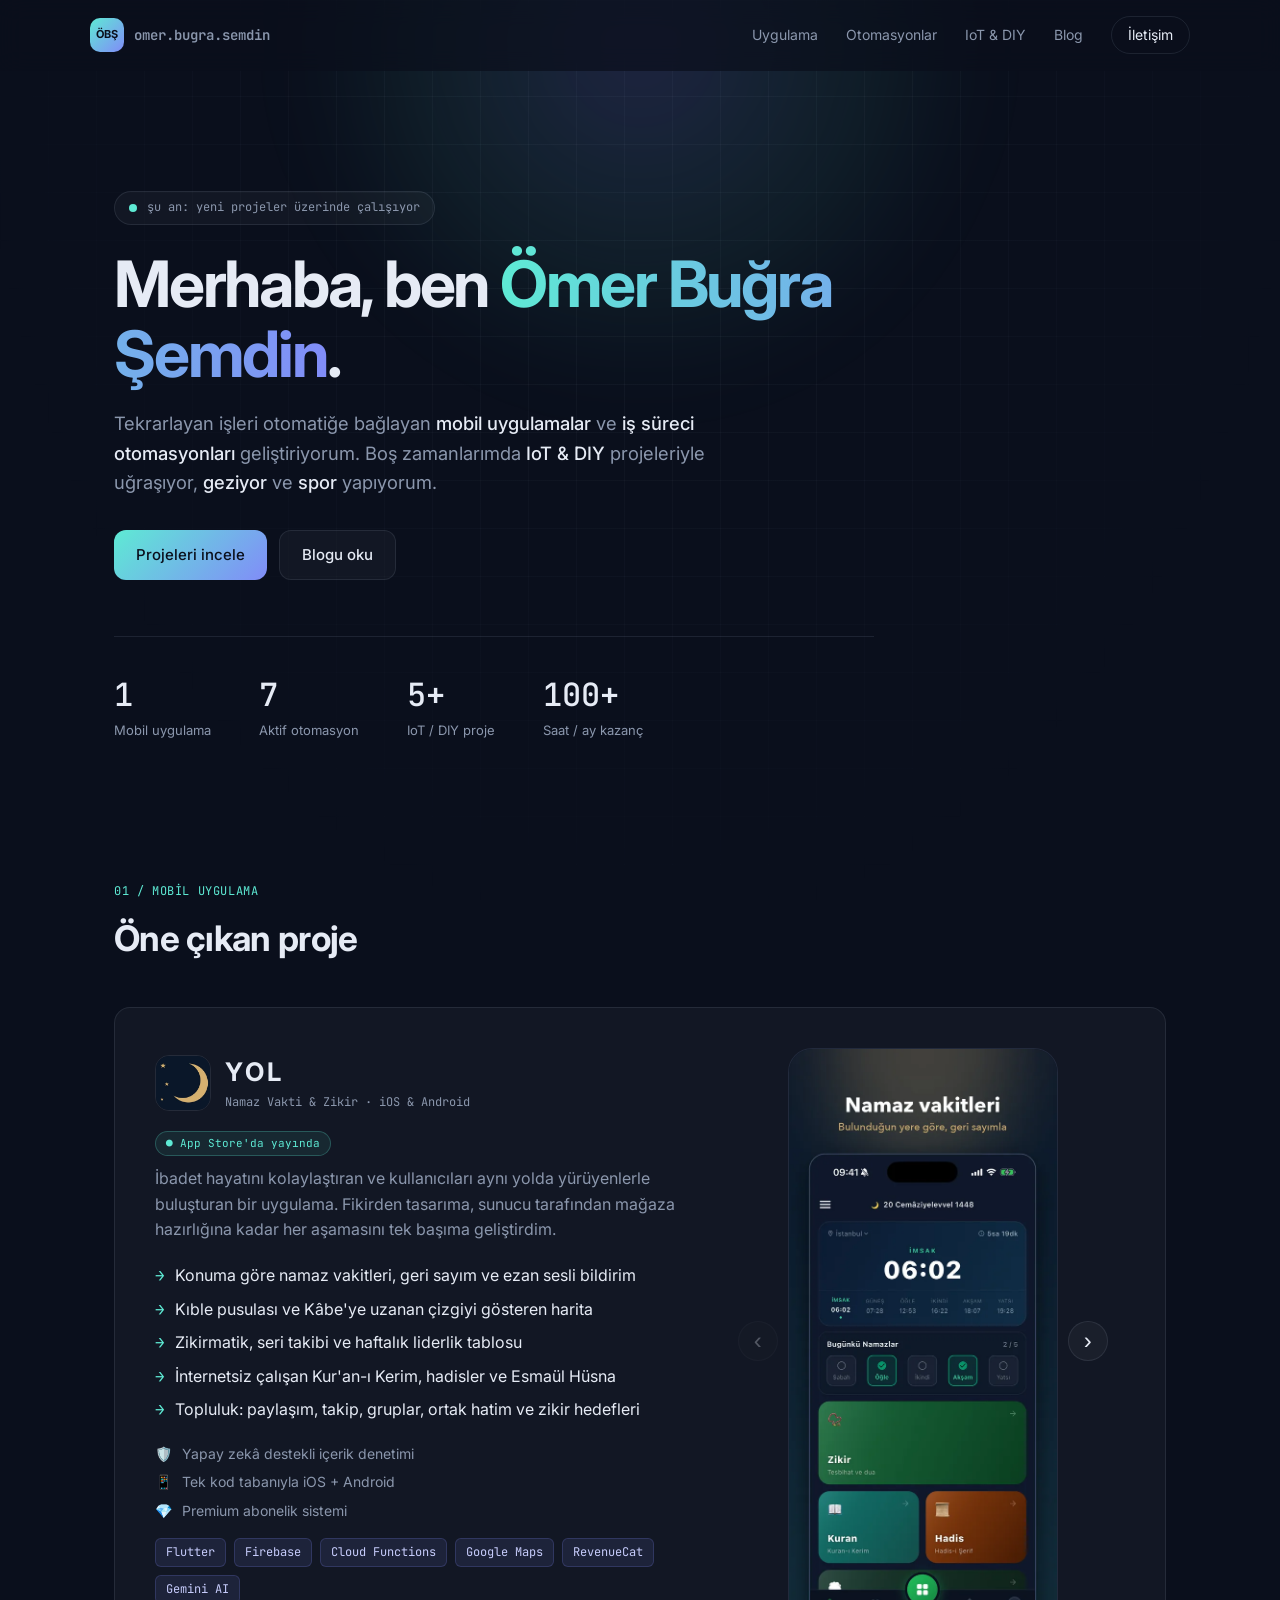
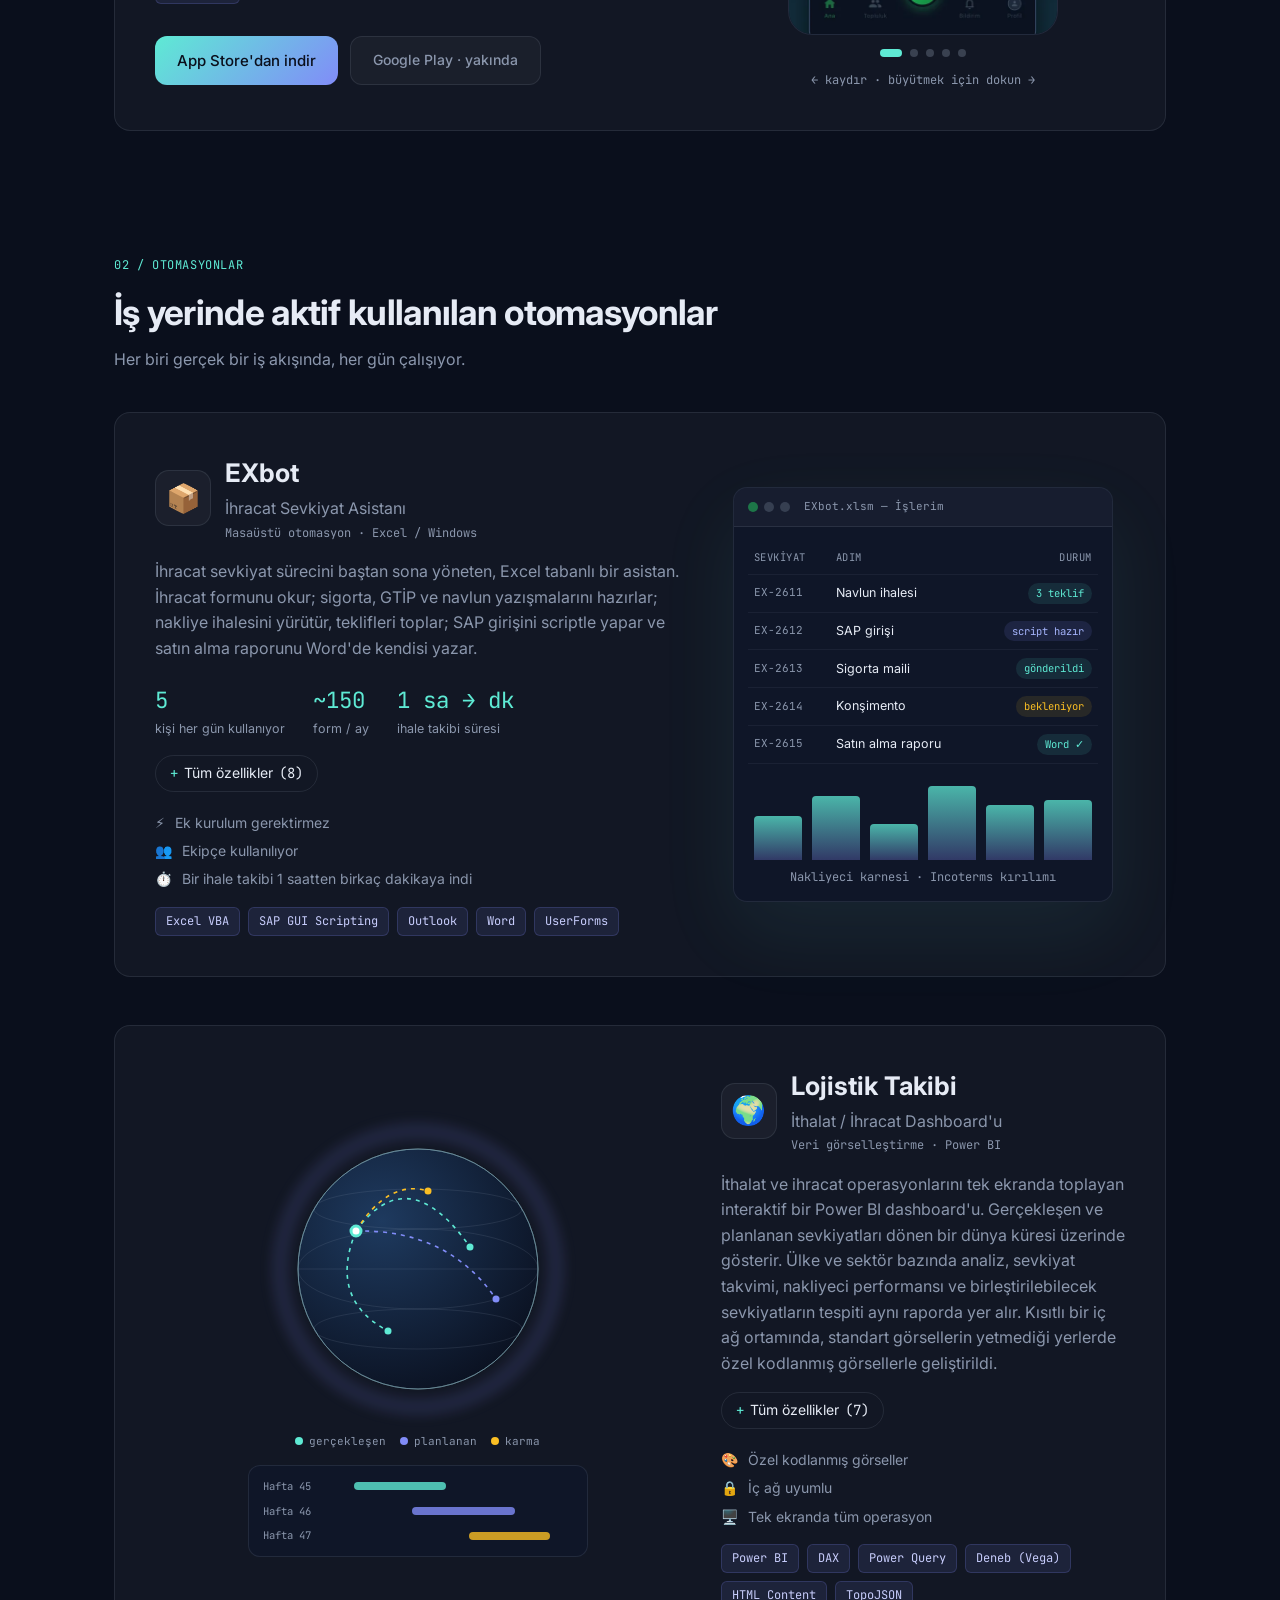
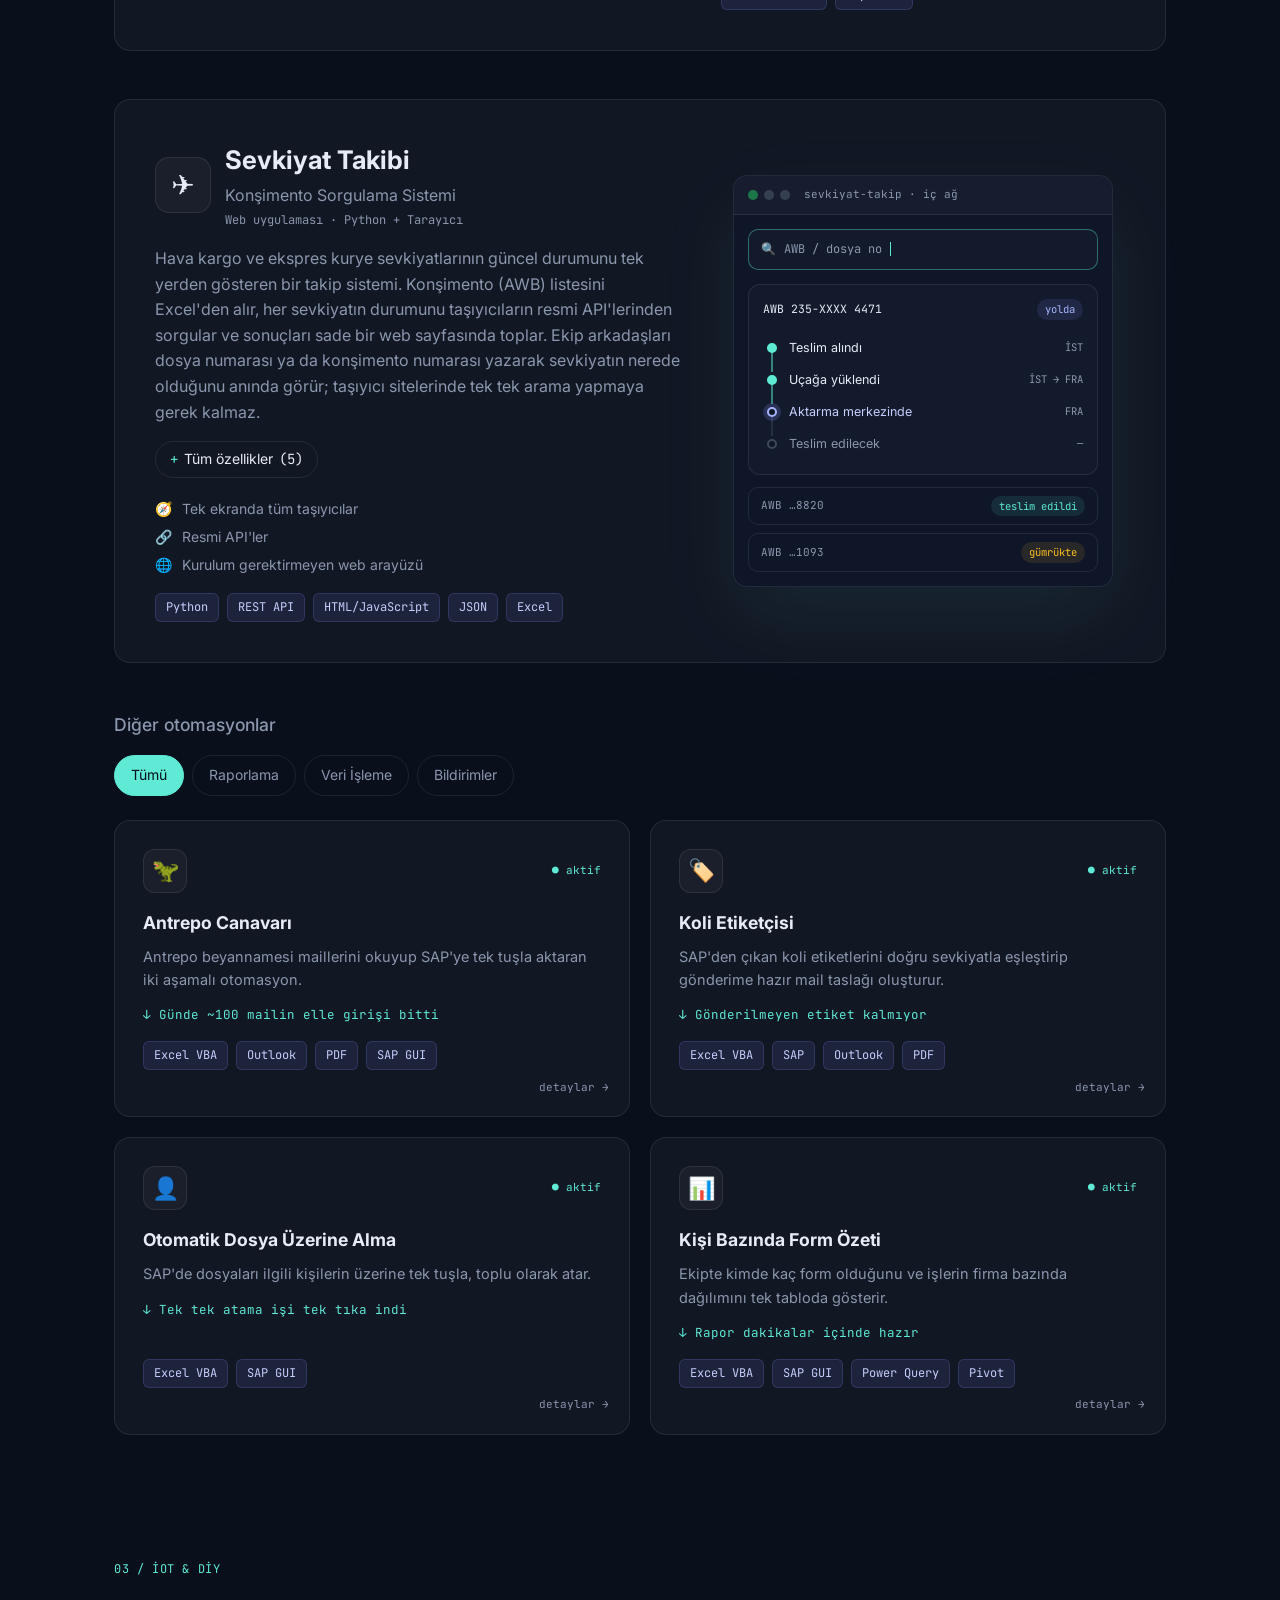
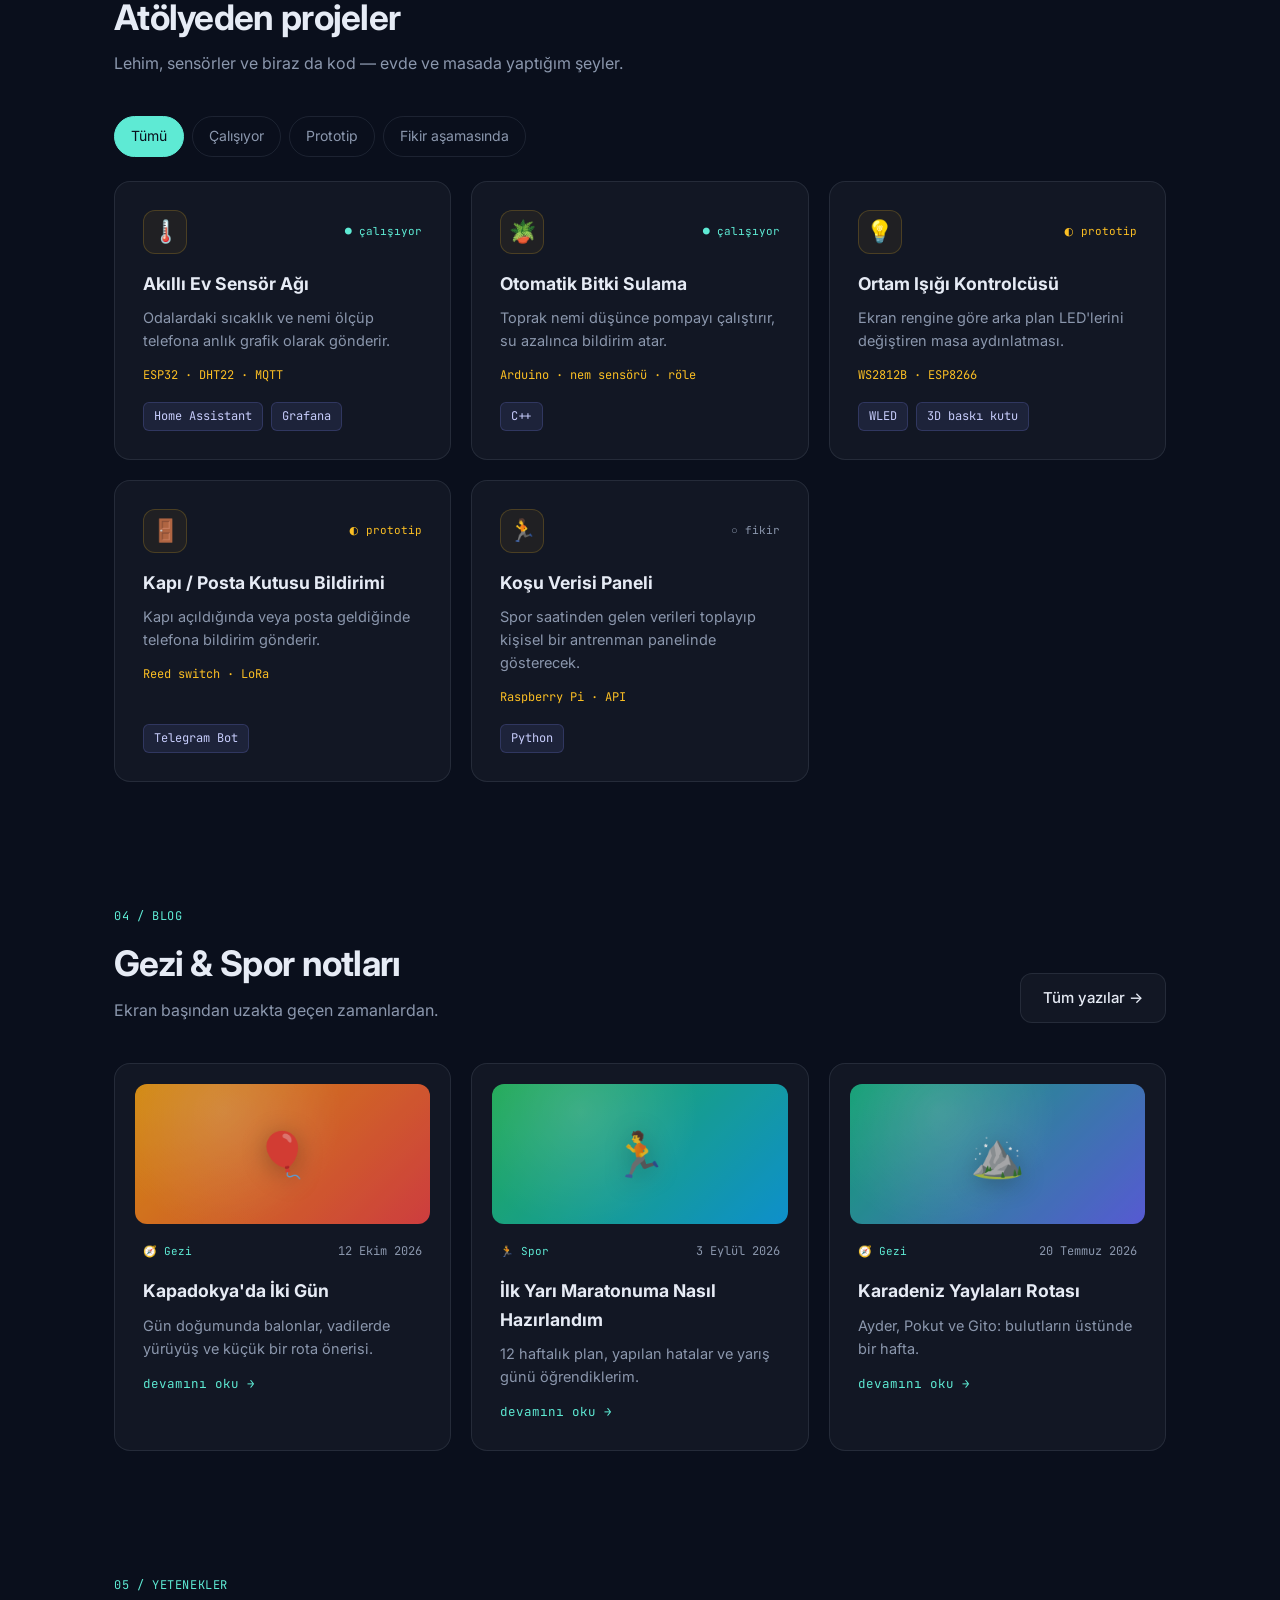
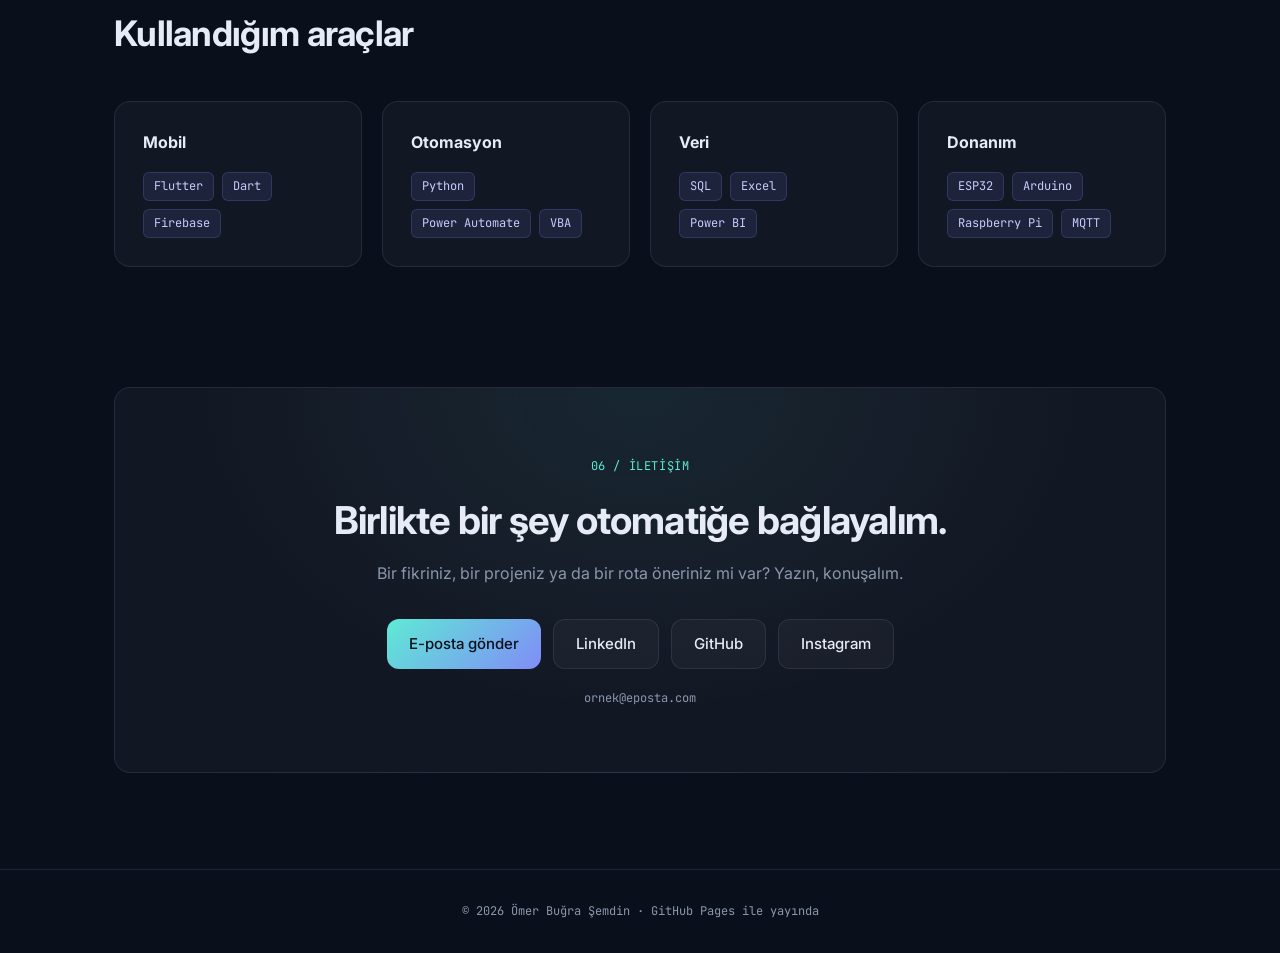
==== index.html @ 19d52389 "Otomasyon kartları 2 sütun Co-Authored-By: Claude Opus 5.5 <noreply@anthropic.com> Claude-Session: h" ====
<!DOCTYPE html>
<html lang="tr">
<head>
  <meta charset="UTF-8" />
  <meta name="viewport" content="width=device-width, initial-scale=1.0" />
  <title>Ömer Buğra Şemdin — Portfolyo</title>
  <meta name="description" content="Ömer Buğra Şemdin — mobil uygulama, iş süreci otomasyonları, IoT & DIY projeleri; gezi ve spor blogu." />
  <meta name="theme-color" content="#0a0f1c" />
  <link rel="icon" href="assets/favicon.svg" type="image/svg+xml" />
  <link rel="preconnect" href="https://fonts.googleapis.com" />
  <link rel="preconnect" href="https://fonts.gstatic.com" crossorigin />
  <link href="https://fonts.googleapis.com/css2?family=Inter:wght@400;500;600;700&family=JetBrains+Mono:wght@400;500&display=swap" rel="stylesheet" />
  <link rel="stylesheet" href="style.css?v=8" />
</head>
<body>
  <div class="bg-grid" aria-hidden="true"></div>
  <div class="bg-glow" aria-hidden="true"></div>

  <header class="nav">
    <a href="index.html" class="logo"><span class="logo-mark">ÖBŞ</span><span class="logo-text">omer.bugra.semdin</span></a>
    <nav>
      <a href="#app">Uygulama</a>
      <a href="#automations">Otomasyonlar</a>
      <a href="#iot">IoT & DIY</a>
      <a href="blog.html">Blog</a>
      <a href="#contact" class="nav-cta">İletişim</a>
    </nav>
  </header>

  <main id="top">
    <!-- GİRİŞ -->
    <section class="hero">
      <p class="eyebrow mono"><span class="pulse"></span> şu an: yeni projeler üzerinde çalışıyor</p>
      <h1>Merhaba, ben <span class="grad">Ömer Buğra Şemdin</span>.</h1>
      <p class="lead">
        Tekrarlayan işleri otomatiğe bağlayan <strong>mobil uygulamalar</strong> ve
        <strong>iş süreci otomasyonları</strong> geliştiriyorum. Boş zamanlarımda
        <strong>IoT & DIY</strong> projeleriyle uğraşıyor, <strong>geziyor</strong> ve <strong>spor</strong> yapıyorum.
      </p>
      <div class="hero-actions">
        <a href="#automations" class="btn btn-primary">Projeleri incele</a>
        <a href="blog.html" class="btn btn-ghost">Blogu oku</a>
      </div>
      <dl class="stats">
        <div><dt class="mono" data-count="1">0</dt><dd>Mobil uygulama</dd></div>
        <div><dt class="mono" data-count="7">0</dt><dd>Aktif otomasyon</dd></div>
        <div><dt class="mono" data-count="5" data-suffix="+">0</dt><dd>IoT / DIY proje</dd></div>
        <div><dt class="mono" data-count="100" data-suffix="+">0</dt><dd>Saat / ay kazanç</dd></div>
      </dl>
    </section>

    <!-- MOBİL UYGULAMA -->
    <section id="app" class="section">
      <div class="section-head">
        <span class="mono tag">01 / mobil uygulama</span>
        <h2>Öne çıkan proje</h2>
      </div>
      <article class="feature card">
        <div class="feature-text">
          <div class="app-title">
            <img src="assets/yol/ikon.webp" alt="YOL uygulama ikonu" class="app-icon" width="56" height="56" />
            <div>
              <h3>YOL</h3>
              <p class="mono small app-sub">Namaz Vakti &amp; Zikir · iOS &amp; Android</p>
            </div>
          </div>
          <p>
            <span class="live-badge mono">● App Store'da yayında</span><br />İbadet hayatını kolaylaştıran ve kullanıcıları aynı yolda yürüyenlerle buluşturan bir uygulama.
            Fikirden tasarıma, sunucu tarafından mağaza hazırlığına kadar her aşamasını tek başıma geliştirdim.
          </p>
          <ul class="checks">
            <li>Konuma göre namaz vakitleri, geri sayım ve ezan sesli bildirim</li>
            <li>Kıble pusulası ve Kâbe'ye uzanan çizgiyi gösteren harita</li>
            <li>Zikirmatik, seri takibi ve haftalık liderlik tablosu</li>
            <li>İnternetsiz çalışan Kur'an-ı Kerim, hadisler ve Esmaül Hüsna</li>
            <li>Topluluk: paylaşım, takip, gruplar, ortak hatim ve zikir hedefleri</li>
          </ul>
          <div class="app-notes">
            <div><span class="mono">🛡️</span> Yapay zekâ destekli içerik denetimi</div>
            <div><span class="mono">📱</span> Tek kod tabanıyla iOS + Android</div>
            <div><span class="mono">💎</span> Premium abonelik sistemi</div>
          </div>
          <div class="chips">
            <span>Flutter</span><span>Firebase</span><span>Cloud Functions</span><span>Google Maps</span><span>RevenueCat</span><span>Gemini AI</span>
          </div>
          <div class="hero-actions">
            <a href="https://apps.apple.com/tr/app/id6829252541" class="btn btn-primary" target="_blank" rel="noopener">App Store'dan indir</a>
            <span class="btn btn-ghost soon">Google Play · yakında</span>
          </div>
        </div>
        <div class="gallery" aria-label="YOL uygulama ekran görüntüleri">
          <div class="gallery-main">
            <button class="gal-arrow prev" aria-label="Önceki">‹</button>
            <div class="gallery-track" tabindex="0">
            <img src="assets/yol/1_namaz_vakitleri.webp" alt="Namaz vakitleri ekranı" loading="lazy" />
            <img src="assets/yol/2_kible.webp" alt="Kıble ekranı" loading="lazy" />
            <img src="assets/yol/3_zikirmatik.webp" alt="Zikirmatik ekranı" loading="lazy" />
            <img src="assets/yol/4_topluluk.webp" alt="Topluluk ekranı" loading="lazy" />
            <img src="assets/yol/5_premium.webp" alt="Premium ekranı" loading="lazy" />
            </div>
            <button class="gal-arrow next" aria-label="Sonraki">›</button>
          </div>
          <div class="gallery-dots">
            <button aria-label="Namaz vakitleri"></button>
            <button aria-label="Kıble"></button>
            <button aria-label="Zikirmatik"></button>
            <button aria-label="Topluluk"></button>
            <button aria-label="Premium"></button>
          </div>
          <p class="mono muted small gal-hint">← kaydır · büyütmek için dokun →</p>
        </div>
      </article>
    </section>

    <!-- OTOMASYONLAR -->
    <section id="automations" class="section">
      <div class="section-head">
        <span class="mono tag">02 / otomasyonlar</span>
        <h2>İş yerinde aktif kullanılan otomasyonlar</h2>
        <p class="muted">Her biri gerçek bir iş akışında, her gün çalışıyor.</p>
      </div>

      <article class="card feature exbot">
        <div class="feature-text">
          <div class="app-title">
            <span class="app-icon emoji-icon">📦</span>
            <div>
              <h3>EXbot</h3>
              <p class="exbot-sub">İhracat Sevkiyat Asistanı</p>
              <p class="mono small app-sub">Masaüstü otomasyon · Excel / Windows</p>
            </div>
          </div>
          <p>
            İhracat sevkiyat sürecini baştan sona yöneten, Excel tabanlı bir asistan. İhracat formunu okur;
            sigorta, GTİP ve navlun yazışmalarını hazırlar; nakliye ihalesini yürütür, teklifleri toplar;
            SAP girişini scriptle yapar ve satın alma raporunu Word'de kendisi yazar.
          </p>

          <dl class="mini-stats">
            <div><dt class="mono">5</dt><dd>kişi her gün kullanıyor</dd></div>
            <div><dt class="mono">~150</dt><dd>form / ay</dd></div>
            <div><dt class="mono">1 sa → dk</dt><dd>ihale takibi süresi</dd></div>
          </dl>

          <details class="more">
            <summary>Tüm özellikler <span class="mono">(8)</span></summary>
            <ul class="checks">
              <li>PDF ihracat formunu okuyup alanları kendiliğinden doldurma (çoklu form desteği)</li>
              <li>Nakliye ihalesi yönetimi: teklif maillerini Outlook'tan toplama, otomatik yanıtları ayıklama, arşivleme</li>
              <li>SAP GUI script üretimi (çoklu döviz desteğiyle)</li>
              <li>Satın alma raporunu Word'de oluşturma (standart ve fuar sevki raporu)</li>
              <li>Tescil, konşimento ve teşvik evrakı takibi</li>
              <li>Nakliyeci karnesi ve performans analizi (ülke, sevk tipi ve Incoterms kırılımlarıyla)</li>
              <li>"İşlerim" sayfası: kişinin eksik işlerini tek ekranda gösterir</li>
              <li>Ekip verisi paylaşımı, aylık özet raporu, tek tıkla / otomatik güncelleme ve hata bildirimi</li>
            </ul>
          </details>

          <div class="app-notes">
            <div><span>⚡</span> Ek kurulum gerektirmez</div>
            <div><span>👥</span> Ekipçe kullanılıyor</div>
            <div><span>⏱️</span> Bir ihale takibi 1 saatten birkaç dakikaya indi</div>
          </div>
          <div class="chips">
            <span>Excel VBA</span><span>SAP GUI Scripting</span><span>Outlook</span><span>Word</span><span>UserForms</span>
          </div>
        </div>

        <div class="win" aria-hidden="true">
          <div class="win-bar"><i></i><i></i><i></i><span class="mono">EXbot.xlsm — İşlerim</span></div>
          <div class="win-body">
            <div class="win-row head mono"><span>Sevkiyat</span><span>Adım</span><span>Durum</span></div>
            <div class="win-row"><span class="mono">EX-2611</span><span>Navlun ihalesi</span><span class="pill ok">3 teklif</span></div>
            <div class="win-row"><span class="mono">EX-2612</span><span>SAP girişi</span><span class="pill run">script hazır</span></div>
            <div class="win-row"><span class="mono">EX-2613</span><span>Sigorta maili</span><span class="pill ok">gönderildi</span></div>
            <div class="win-row"><span class="mono">EX-2614</span><span>Konşimento</span><span class="pill warn">bekleniyor</span></div>
            <div class="win-row"><span class="mono">EX-2615</span><span>Satın alma raporu</span><span class="pill ok">Word ✓</span></div>
            <div class="win-chart">
              <span style="--h:55%"></span><span style="--h:80%"></span><span style="--h:45%"></span>
              <span style="--h:92%"></span><span style="--h:68%"></span><span style="--h:75%"></span>
            </div>
            <p class="mono small muted win-cap">Nakliyeci karnesi · Incoterms kırılımı</p>
          </div>
        </div>
      </article>

      <article class="card feature exbot flip">
        <div class="feature-text">
          <div class="app-title">
            <span class="app-icon emoji-icon">🌍</span>
            <div>
              <h3>Lojistik Takibi</h3>
              <p class="exbot-sub">İthalat / İhracat Dashboard'u</p>
              <p class="mono small app-sub">Veri görselleştirme · Power BI</p>
            </div>
          </div>
          <p>
            İthalat ve ihracat operasyonlarını tek ekranda toplayan interaktif bir Power BI dashboard'u.
            Gerçekleşen ve planlanan sevkiyatları dönen bir dünya küresi üzerinde gösterir. Ülke ve sektör
            bazında analiz, sevkiyat takvimi, nakliyeci performansı ve birleştirilebilecek sevkiyatların
            tespiti aynı raporda yer alır. Kısıtlı bir iç ağ ortamında, standart görsellerin yetmediği
            yerlerde özel kodlanmış görsellerle geliştirildi.
          </p>

          <details class="more">
            <summary>Tüm özellikler <span class="mono">(7)</span></summary>
            <ul class="checks">
              <li>İnteraktif 3D dünya küresi: ülke üzerine gelince detay paneli açılır</li>
              <li>Gerçekleşen / planlanan / karma sevkiyat durumu haritası</li>
              <li>Ülkelere göre mevzuat ve uyum durumu haritası</li>
              <li>Gantt şeklinde sevkiyat takvimi: öne çekilen ve tescil alan sevkiyatlar ayrıca işaretlenir</li>
              <li>Sevkiyat konsolidasyon analizi: aynı alıcıya ya da ülkeye giden ve birleştirilebilecek sevkiyatları bulur</li>
              <li>Nakliyeci performans analizi ve spot fiyat karşılaştırma tabloları</li>
              <li>Ülke analizi tabloları (alıcı, sektör ve ay kırılımında)</li>
            </ul>
          </details>

          <div class="app-notes">
            <div><span>🎨</span> Özel kodlanmış görseller</div>
            <div><span>🔒</span> İç ağ uyumlu</div>
            <div><span>🖥️</span> Tek ekranda tüm operasyon</div>
          </div>
          <div class="chips">
            <span>Power BI</span><span>DAX</span><span>Power Query</span><span>Deneb (Vega)</span><span>HTML Content</span><span>TopoJSON</span>
          </div>
        </div>

        <div class="globe-wrap" aria-hidden="true">
          <svg class="globe" viewBox="-150 -150 300 300">
            <defs>
              <radialGradient id="gl" cx="35%" cy="30%" r="75%">
                <stop offset="0" stop-color="#1e3a5f" />
                <stop offset="1" stop-color="#0b1222" />
              </radialGradient>
            </defs>
            <circle r="138" class="halo" />
            <circle r="120" fill="url(#gl)" stroke="rgba(94,234,212,.35)" />
            <g class="grid-lines">
              <ellipse rx="120" ry="40" /><ellipse rx="104" ry="20" cy="-60" /><ellipse rx="104" ry="20" cy="60" />
              <line x1="-120" x2="120" />
                <ellipse class="lon" cx="0" cy="0" rx="120" ry="120" style="--d:0.0s" />
                <ellipse class="lon" cx="0" cy="0" rx="120" ry="120" style="--d:-1.5s" />
                <ellipse class="lon" cx="0" cy="0" rx="120" ry="120" style="--d:-3.0s" />
                <ellipse class="lon" cx="0" cy="0" rx="120" ry="120" style="--d:-4.5s" />
                <ellipse class="lon" cx="0" cy="0" rx="120" ry="120" style="--d:-6.0s" />
                <ellipse class="lon" cx="0" cy="0" rx="120" ry="120" style="--d:-7.5s" />
            </g>
            <path class="arc a1" d="M-62,-38 Q-10,-110 52,-22" />
            <path class="arc a2" d="M-62,-38 Q-90,30 -30,62" />
            <path class="arc a3 plan" d="M-62,-38 Q30,-40 78,30" />
            <path class="arc a4 mix" d="M-62,-38 Q-30,-90 10,-78" />
            <circle class="pt home" cx="-62" cy="-38" r="5" />
            <circle class="pt" cx="52" cy="-22" r="3.5" />
            <circle class="pt" cx="-30" cy="62" r="3.5" />
            <circle class="pt plan" cx="78" cy="30" r="3.5" />
            <circle class="pt mix" cx="10" cy="-78" r="3.5" />
          </svg>
          <div class="legend mono">
            <span><i class="lg-done"></i>gerçekleşen</span>
            <span><i class="lg-plan"></i>planlanan</span>
            <span><i class="lg-mix"></i>karma</span>
          </div>
          <div class="gantt">
            <div><span class="mono">Hafta 45</span><b style="--l:5%;--w:40%"></b></div>
            <div><span class="mono">Hafta 46</span><b class="plan" style="--l:30%;--w:45%"></b></div>
            <div><span class="mono">Hafta 47</span><b class="mix" style="--l:55%;--w:35%"></b></div>
          </div>
        </div>
      </article>

      <article class="card feature exbot">
        <div class="feature-text">
          <div class="app-title">
            <span class="app-icon emoji-icon">✈️</span>
            <div>
              <h3>Sevkiyat Takibi</h3>
              <p class="exbot-sub">Konşimento Sorgulama Sistemi</p>
              <p class="mono small app-sub">Web uygulaması · Python + Tarayıcı</p>
            </div>
          </div>
          <p>
            Hava kargo ve ekspres kurye sevkiyatlarının güncel durumunu tek yerden gösteren bir takip sistemi.
            Konşimento (AWB) listesini Excel'den alır, her sevkiyatın durumunu taşıyıcıların resmi API'lerinden
            sorgular ve sonuçları sade bir web sayfasında toplar. Ekip arkadaşları dosya numarası ya da konşimento
            numarası yazarak sevkiyatın nerede olduğunu anında görür; taşıyıcı sitelerinde tek tek arama yapmaya
            gerek kalmaz.
          </p>

          <details class="more">
            <summary>Tüm özellikler <span class="mono">(5)</span></summary>
            <ul class="checks">
              <li>Excel'deki konşimento listesinden toplu sorgu</li>
              <li>Taşıyıcıların resmi API'lerine bağlantı</li>
              <li>Dosya no ya da konşimento no ile anlık arama, sonuçlar kart görünümünde</li>
              <li>Sonuçların Excel'e ve JSON'a aktarılması (Power BI'a bağlanabilir)</li>
              <li>İç ağ sunucusunda çalışan hafif bir web arayüzü</li>
            </ul>
          </details>

          <div class="app-notes">
            <div><span>🧭</span> Tek ekranda tüm taşıyıcılar</div>
            <div><span>🔗</span> Resmi API'ler</div>
            <div><span>🌐</span> Kurulum gerektirmeyen web arayüzü</div>
          </div>
          <div class="chips">
            <span>Python</span><span>REST API</span><span>HTML/JavaScript</span><span>JSON</span><span>Excel</span>
          </div>
        </div>

        <div class="win track" aria-hidden="true">
          <div class="win-bar"><i></i><i></i><i></i><span class="mono">sevkiyat-takip · iç ağ</span></div>
          <div class="win-body">
            <div class="search mono"><span>🔍</span>AWB / dosya no<b class="caret"></b></div>
            <div class="trk-card">
              <div class="trk-head">
                <span class="mono">AWB 235-XXXX 4471</span>
                <span class="pill run">yolda</span>
              </div>
              <ol class="trk-steps">
                <li class="done"><b></b><span>Teslim alındı</span><em class="mono">İST</em></li>
                <li class="done"><b></b><span>Uçağa yüklendi</span><em class="mono">İST → FRA</em></li>
                <li class="now"><b></b><span>Aktarma merkezinde</span><em class="mono">FRA</em></li>
                <li><b></b><span>Teslim edilecek</span><em class="mono">—</em></li>
              </ol>
            </div>
            <div class="trk-mini">
              <div><span class="mono">AWB …8820</span><span class="pill ok">teslim edildi</span></div>
              <div><span class="mono">AWB …1093</span><span class="pill warn">gümrükte</span></div>
            </div>
          </div>
        </div>
      </article>

      <h3 class="sub-head">Diğer otomasyonlar</h3>

      <div class="filters" data-target="#auto-grid">
        <button class="filter active" data-filter="all">Tümü</button>
        <button class="filter" data-filter="rapor">Raporlama</button>
        <button class="filter" data-filter="veri">Veri İşleme</button>
        <button class="filter" data-filter="bildirim">Bildirimler</button>
      </div>

      <div class="grid" id="auto-grid">
        <!--
          YENİ KART EKLEMEK İÇİN: aşağıdaki <article> bloğunu kopyalayın.
          data-cat: rapor | veri | bildirim  (filtre butonlarıyla eşleşir)
          .auto-detail içindeki kısım yalnızca karta tıklanınca açılan pencerede görünür.
        -->
        <article class="card auto clickable" data-cat="veri" tabindex="0" role="button" aria-haspopup="dialog">
          <div class="auto-top"><span class="icon">🦖</span><span class="status mono">● aktif</span></div>
          <h3>Antrepo Canavarı</h3>
          <p>Antrepo beyannamesi maillerini okuyup SAP'ye tek tuşla aktaran iki aşamalı otomasyon.</p>
          <p class="impact mono">↓ Günde ~100 mailin elle girişi bitti</p>
          <div class="chips"><span>Excel VBA</span><span>Outlook</span><span>PDF</span><span>SAP GUI</span></div>
          <span class="open-hint mono">detaylar →</span>
          <div class="auto-detail" hidden>
            <p class="mono small app-sub">Veri İşleme · Aktif · Ekip ortak kullanıyor</p>
            <p>
              Antrepo beyannamesi bildirim maillerini işleyip SAP'ye aktaran iki aşamalı bir otomasyon.
            </p>
            <h4>1. aşama — Outlook</h4>
            <p>
              Seçilen tarih aralığındaki ilgili mailleri bütün klasörlerde tarar. Ekteki PDF'ten referans numarasını,
              beyanname numarasını ve tescil tarihini okur, sonra hepsini temiz bir listeye yazar. Aynı beyanname
              için gelen mükerrer mailleri tek satırda birleştirir.
            </p>
            <h4>2. aşama — SAP</h4>
            <p>
              Bu liste, SAP'nin bulunduğu kapalı ağdaki bilgisayarda tek tuşla SAP'ye girilir.
            </p>
            <h4>Kazanım</h4>
            <p>Günde 100'e yakın maili tek tek açıp SAP'ye elle girme işi ortadan kalktı.</p>
          </div>
        </article>
        <article class="card auto clickable" data-cat="bildirim" tabindex="0" role="button" aria-haspopup="dialog">
          <div class="auto-top"><span class="icon">🏷️</span><span class="status mono">● aktif</span></div>
          <h3>Koli Etiketçisi</h3>
          <p>SAP'den çıkan koli etiketlerini doğru sevkiyatla eşleştirip gönderime hazır mail taslağı oluşturur.</p>
          <p class="impact mono">↓ Gönderilmeyen etiket kalmıyor</p>
          <div class="chips"><span>Excel VBA</span><span>SAP</span><span>Outlook</span><span>PDF</span></div>
          <span class="open-hint mono">detaylar →</span>
          <div class="auto-detail" hidden>
            <p class="mono small app-sub">Bildirimler · Aktif</p>
            <p>
              SAP'den PDF olarak çıkan koli etiketlerini ilgili birime ve depoya gönderilmeye hazır hale getiren bir otomasyon.
            </p>
            <h4>Nasıl çalışıyor?</h4>
            <p>
              Etiket dosyalarını bulur, doğru sevkiyatla eşleştirir; ekleri ve alıcıları hazır bir mail taslağı oluşturur.
            </p>
            <h4>Kontrol kullanıcıda</h4>
            <p>
              Mail kendiliğinden gitmez: kullanıcı taslağı kontrol eder ve tek tıkla gönderir. Böylece hız kazanılırken
              kontrol de elden bırakılmaz.
            </p>
            <h4>Kazanım</h4>
            <p>Etiketleri tek tek bulup maile ekleme işi bitti, gönderilmeyen etiket kalmıyor.</p>
          </div>
        </article>
        <article class="card auto clickable" data-cat="veri" tabindex="0" role="button" aria-haspopup="dialog">
          <div class="auto-top"><span class="icon">👤</span><span class="status mono">● aktif</span></div>
          <h3>Otomatik Dosya Üzerine Alma</h3>
          <p>SAP'de dosyaları ilgili kişilerin üzerine tek tuşla, toplu olarak atar.</p>
          <p class="impact mono">↓ Tek tek atama işi tek tıka indi</p>
          <div class="chips"><span>Excel VBA</span><span>SAP GUI</span></div>
          <span class="open-hint mono">detaylar →</span>
          <div class="auto-detail" hidden>
            <p class="mono small app-sub">Veri İşleme · Aktif</p>
            <p>SAP'de dosyaları ilgili kişinin üzerine tek tek alma işini toplu yapan bir otomasyon.</p>
            <h4>Nasıl çalışıyor?</h4>
            <p>
              Excel'e form numaraları ve her biri için sorumlu kişi yazılır, tek tuşla hepsi sırayla SAP'ye işlenir.
              Onay pencerelerini kendisi geçer.
            </p>
            <h4>Hataya dayanıklı</h4>
            <p>
              Bir satırda hata olursa durmaz, diğerlerine devam eder. Her satırın sonucu yanında yeşil (başarılı) ya da
              kırmızı (SAP'nin hata mesajı) olarak görünür; böylece neyin işlenmediği hemen anlaşılır.
            </p>
            <h4>Kazanım</h4>
            <p>Dosyaları tek tek açıp kişiye atama işi tek tıka indi.</p>
          </div>
        </article>
        <article class="card auto clickable" data-cat="rapor" tabindex="0" role="button" aria-haspopup="dialog">
          <div class="auto-top"><span class="icon">📊</span><span class="status mono">● aktif</span></div>
          <h3>Kişi Bazında Form Özeti</h3>
          <p>Ekipte kimde kaç form olduğunu ve işlerin firma bazında dağılımını tek tabloda gösterir.</p>
          <p class="impact mono">↓ Rapor dakikalar içinde hazır</p>
          <div class="chips"><span>Excel VBA</span><span>SAP GUI</span><span>Power Query</span><span>Pivot</span></div>
          <span class="open-hint mono">detaylar →</span>
          <div class="auto-detail" hidden>
            <p class="mono small app-sub">Raporlama · Aktif</p>
            <p>Ekibin iş yükünü tek tabloda gösteren bir raporlama otomasyonu.</p>
            <h4>Nasıl çalışıyor?</h4>
            <p>
              SAP'de ekipteki herkesin üzerindeki formları sırayla tarar ve kişi başına toplam form sayısını bulur.
              Ardından veriyi Power Query ile firma bazında ayırır ve pivot tabloyla özetler.
            </p>
            <h4>Ne sağlıyor?</h4>
            <p>
              Kimde kaç form var, hangi firmaya ait işler kimde yoğunlaşmış, tek bakışta görülür. İş dağıtımı ve
              takip için hazır bir tablo çıkar.
            </p>
            <h4>Kazanım</h4>
            <p>Herkesin formlarını SAP'de tek tek sayıp tabloya dökme işi bitti, rapor dakikalar içinde hazır.</p>
          </div>
        </article>
      </div>
    </section>

    <!-- IOT & DIY -->
    <section id="iot" class="section">
      <div class="section-head">
        <span class="mono tag">03 / iot & diy</span>
        <h2>Atölyeden projeler</h2>
        <p class="muted">Lehim, sensörler ve biraz da kod — evde ve masada yaptığım şeyler.</p>
      </div>

      <div class="filters" data-target="#iot-grid">
        <button class="filter active" data-filter="all">Tümü</button>
        <button class="filter" data-filter="calisiyor">Çalışıyor</button>
        <button class="filter" data-filter="prototip">Prototip</button>
        <button class="filter" data-filter="fikir">Fikir aşamasında</button>
      </div>

      <div class="grid" id="iot-grid">
        <article class="card auto iot" data-cat="calisiyor">
          <div class="auto-top"><span class="icon">🌡️</span><span class="status mono">● çalışıyor</span></div>
          <h3>Akıllı Ev Sensör Ağı</h3>
          <p>Odalardaki sıcaklık ve nemi ölçüp telefona anlık grafik olarak gönderir.</p>
          <p class="spec mono">ESP32 · DHT22 · MQTT</p>
          <div class="chips"><span>Home Assistant</span><span>Grafana</span></div>
        </article>

        <article class="card auto iot" data-cat="calisiyor">
          <div class="auto-top"><span class="icon">🪴</span><span class="status mono">● çalışıyor</span></div>
          <h3>Otomatik Bitki Sulama</h3>
          <p>Toprak nemi düşünce pompayı çalıştırır, su azalınca bildirim atar.</p>
          <p class="spec mono">Arduino · nem sensörü · röle</p>
          <div class="chips"><span>C++</span></div>
        </article>

        <article class="card auto iot" data-cat="prototip">
          <div class="auto-top"><span class="icon">💡</span><span class="status mono warn">◐ prototip</span></div>
          <h3>Ortam Işığı Kontrolcüsü</h3>
          <p>Ekran rengine göre arka plan LED'lerini değiştiren masa aydınlatması.</p>
          <p class="spec mono">WS2812B · ESP8266</p>
          <div class="chips"><span>WLED</span><span>3D baskı kutu</span></div>
        </article>

        <article class="card auto iot" data-cat="prototip">
          <div class="auto-top"><span class="icon">🚪</span><span class="status mono warn">◐ prototip</span></div>
          <h3>Kapı / Posta Kutusu Bildirimi</h3>
          <p>Kapı açıldığında veya posta geldiğinde telefona bildirim gönderir.</p>
          <p class="spec mono">Reed switch · LoRa</p>
          <div class="chips"><span>Telegram Bot</span></div>
        </article>

        <article class="card auto iot" data-cat="fikir">
          <div class="auto-top"><span class="icon">🏃</span><span class="status mono idea">○ fikir</span></div>
          <h3>Koşu Verisi Paneli</h3>
          <p>Spor saatinden gelen verileri toplayıp kişisel bir antrenman panelinde gösterecek.</p>
          <p class="spec mono">Raspberry Pi · API</p>
          <div class="chips"><span>Python</span></div>
        </article>
      </div>
    </section>

    <!-- BLOG -->
    <section id="blog" class="section">
      <div class="section-head row">
        <div>
          <span class="mono tag">04 / blog</span>
          <h2>Gezi & Spor notları</h2>
          <p class="muted">Ekran başından uzakta geçen zamanlardan.</p>
        </div>
        <a href="blog.html" class="btn btn-ghost">Tüm yazılar →</a>
      </div>
      <div class="grid" id="latest-posts"></div>
    </section>

    <!-- YETENEKLER -->
    <section id="skills" class="section">
      <div class="section-head">
        <span class="mono tag">05 / yetenekler</span>
        <h2>Kullandığım araçlar</h2>
      </div>
      <div class="skills">
        <div class="card skill-group">
          <h3>Mobil</h3>
          <div class="chips"><span>Flutter</span><span>Dart</span><span>Firebase</span></div>
        </div>
        <div class="card skill-group">
          <h3>Otomasyon</h3>
          <div class="chips"><span>Python</span><span>Power Automate</span><span>VBA</span></div>
        </div>
        <div class="card skill-group">
          <h3>Veri</h3>
          <div class="chips"><span>SQL</span><span>Excel</span><span>Power BI</span></div>
        </div>
        <div class="card skill-group">
          <h3>Donanım</h3>
          <div class="chips"><span>ESP32</span><span>Arduino</span><span>Raspberry Pi</span><span>MQTT</span></div>
        </div>
      </div>
    </section>

    <!-- İLETİŞİM -->
    <section id="contact" class="section contact">
      <div class="card contact-card">
        <span class="mono tag">06 / iletişim</span>
        <h2>Birlikte bir şey otomatiğe bağlayalım.</h2>
        <p class="muted">Bir fikriniz, bir projeniz ya da bir rota öneriniz mi var? Yazın, konuşalım.</p>
        <div class="hero-actions center">
          <a href="mailto:ornek@eposta.com" class="btn btn-primary">E-posta gönder</a>
          <a href="https://www.linkedin.com/" class="btn btn-ghost" target="_blank" rel="noopener">LinkedIn</a>
          <a href="https://github.com/omersemdin" class="btn btn-ghost" target="_blank" rel="noopener">GitHub</a>
          <a href="https://www.instagram.com/" class="btn btn-ghost" target="_blank" rel="noopener">Instagram</a>
        </div>
        <p class="mono muted small">ornek@eposta.com</p>
      </div>
    </section>
  </main>

  <div class="modal" id="modal" hidden role="dialog" aria-modal="true">
    <div class="modal-box card">
      <button class="lb-close" aria-label="Kapat">✕</button>
      <div class="modal-head"></div>
      <div class="modal-body"></div>
    </div>
  </div>

  <div class="lightbox" id="lightbox" hidden>
    <button class="lb-close" aria-label="Kapat">✕</button>
    <button class="gal-arrow lb-prev" aria-label="Önceki">‹</button>
    <img alt="" />
    <button class="gal-arrow lb-next" aria-label="Sonraki">›</button>
  </div>

  <footer class="footer mono">
    © <span id="year"></span> Ömer Buğra Şemdin · GitHub Pages ile yayında
  </footer>

  <script src="posts.js?v=3"></script>
  <script src="script.js?v=7"></script>
</body>
</html>
---- style.css ----
:root {
  --bg: #0a0f1c;
  --bg-2: #0f1628;
  --card: rgba(255, 255, 255, 0.035);
  --border: rgba(148, 163, 184, 0.14);
  --border-hover: rgba(94, 234, 212, 0.4);
  --text: #e6ebf5;
  --muted: #8b97ad;
  --accent: #5eead4;   /* teal */
  --accent-2: #818cf8; /* indigo */
  --radius: 16px;
  --max: 1100px;
}

* { box-sizing: border-box; margin: 0; padding: 0; }
html { scroll-behavior: smooth; scroll-padding-top: 80px; }
body {
  font-family: "Inter", system-ui, sans-serif;
  background: var(--bg);
  color: var(--text);
  line-height: 1.6;
  -webkit-font-smoothing: antialiased;
  overflow-x: hidden;
}
a { color: inherit; text-decoration: none; }
.mono { font-family: "JetBrains Mono", ui-monospace, monospace; }
.muted { color: var(--muted); }

/* --- Arka plan: hafif ızgara + yumuşak ışık --- */
.bg-grid {
  position: fixed; inset: 0; z-index: -2;
  background-image:
    linear-gradient(rgba(148,163,184,0.05) 1px, transparent 1px),
    linear-gradient(90deg, rgba(148,163,184,0.05) 1px, transparent 1px);
  background-size: 48px 48px;
  mask-image: radial-gradient(ellipse at 50% 0%, #000 30%, transparent 75%);
}
.bg-glow {
  position: fixed; z-index: -1;
  width: 700px; height: 700px; top: -300px; left: 50%;
  transform: translateX(-50%);
  background: radial-gradient(circle, rgba(129,140,248,0.18), rgba(94,234,212,0.08) 40%, transparent 70%);
  filter: blur(40px);
  pointer-events: none;
}

/* --- Navigasyon --- */
.nav {
  position: sticky; top: 0; z-index: 10;
  display: flex; justify-content: space-between; align-items: center;
  padding: 16px max(24px, calc((100% - var(--max)) / 2));
  background: rgba(10, 15, 28, 0.7);
  backdrop-filter: blur(12px);
  border-bottom: 1px solid transparent;
  transition: border-color .3s;
}
.nav.scrolled { border-bottom-color: var(--border); }
.logo { display: flex; align-items: center; gap: 10px; font-weight: 600; }
.logo-mark {
  display: grid; place-items: center;
  width: 34px; height: 34px; border-radius: 10px;
  background: linear-gradient(135deg, var(--accent), var(--accent-2));
  color: var(--bg); font-size: 11px; font-weight: 700; letter-spacing: -0.02em;
}
.logo-text { font-family: "JetBrains Mono", monospace; font-size: 14px; color: var(--muted); }
.nav nav { display: flex; gap: 28px; align-items: center; font-size: 14px; }
.nav nav a { color: var(--muted); transition: color .2s; }
.nav nav a:hover, .nav nav a.active { color: var(--text); }
.nav nav a.nav-cta {
  color: var(--text); padding: 7px 16px;
  border: 1px solid var(--border); border-radius: 999px;
}
.nav nav a.nav-cta:hover { border-color: var(--border-hover); }

/* --- Genel bölüm --- */
main { max-width: var(--max); margin: 0 auto; padding: 0 24px; }
.section { padding: 96px 0 24px; }
.section-head { margin-bottom: 40px; }
.section-head h2 { font-size: clamp(1.6rem, 3vw, 2.2rem); letter-spacing: -0.02em; margin-top: 8px; }
.section-head p { margin-top: 6px; }
.tag { font-size: 12px; color: var(--accent); letter-spacing: .05em; text-transform: uppercase; }

/* --- Hero --- */
.hero { padding: 120px 0 40px; max-width: 760px; }
.eyebrow {
  display: inline-flex; align-items: center; gap: 10px;
  font-size: 12px; color: var(--muted);
  padding: 6px 14px; border: 1px solid var(--border); border-radius: 999px;
  background: var(--card);
}
.pulse {
  width: 8px; height: 8px; border-radius: 50%; background: var(--accent);
  box-shadow: 0 0 0 0 rgba(94,234,212,.6);
  animation: pulse 2.4s infinite;
}
@keyframes pulse {
  0% { box-shadow: 0 0 0 0 rgba(94,234,212,.5); }
  70% { box-shadow: 0 0 0 10px rgba(94,234,212,0); }
  100% { box-shadow: 0 0 0 0 rgba(94,234,212,0); }
}
.hero h1 {
  font-size: clamp(2.4rem, 6vw, 4rem);
  line-height: 1.1; letter-spacing: -0.035em;
  margin: 24px 0 20px;
}
.grad {
  background: linear-gradient(90deg, var(--accent), var(--accent-2));
  -webkit-background-clip: text; background-clip: text; color: transparent;
}
.lead { font-size: 1.15rem; color: var(--muted); max-width: 620px; }
.lead strong { color: var(--text); font-weight: 500; }

.hero-actions { display: flex; gap: 12px; flex-wrap: wrap; margin-top: 32px; }
.hero-actions.center { justify-content: center; }
.btn {
  display: inline-flex; align-items: center; justify-content: center;
  padding: 12px 22px; border-radius: 12px; font-weight: 500; font-size: 15px;
  transition: transform .2s, box-shadow .2s, border-color .2s, background .2s;
}
.btn-primary {
  background: linear-gradient(135deg, var(--accent), var(--accent-2));
  color: #0a0f1c;
}
.btn-primary:hover { transform: translateY(-2px); box-shadow: 0 8px 30px rgba(94,234,212,.25); }
.btn-ghost { border: 1px solid var(--border); background: var(--card); }
.btn-ghost:hover { border-color: var(--border-hover); }

.stats {
  display: flex; gap: 48px; flex-wrap: wrap;
  margin-top: 56px; padding-top: 32px; border-top: 1px solid var(--border);
}
.stats dt { font-size: 2rem; font-weight: 500; color: var(--text); }
.stats dd { font-size: 13px; color: var(--muted); }

/* --- Kart --- */
.card {
  background: var(--card);
  border: 1px solid var(--border);
  border-radius: var(--radius);
  padding: 28px;
  transition: border-color .3s, transform .3s, background .3s;
}
.card:hover { border-color: var(--border-hover); }

.chips { display: flex; flex-wrap: wrap; gap: 8px; margin-top: 16px; }
.chips span {
  font-family: "JetBrains Mono", monospace; font-size: 12px;
  padding: 4px 10px; border-radius: 6px;
  background: rgba(129,140,248,.1); color: #c7cdfc;
  border: 1px solid rgba(129,140,248,.2);
}

/* --- Öne çıkan uygulama --- */
.feature { display: grid; grid-template-columns: 1.3fr 1fr; gap: 40px; align-items: center; padding: 40px; }
.feature h3 { font-size: 1.6rem; margin-bottom: 12px; }
.feature p { color: var(--muted); }
.checks { list-style: none; margin-top: 20px; display: grid; gap: 8px; }
.checks li::before { content: "→"; color: var(--accent); margin-right: 10px; font-family: "JetBrains Mono", monospace; }

/* --- Uygulama: başlık, notlar, galeri --- */
.app-title { display: flex; align-items: center; gap: 14px; margin-bottom: 16px; }
.app-title h3 { margin: 0; letter-spacing: .12em; }
.app-icon { width: 56px; height: 56px; border-radius: 14px; border: 1px solid var(--border); }
.app-sub { color: var(--accent); }
.app-notes { display: grid; gap: 6px; margin-top: 20px; font-size: 14px; color: var(--muted); }
.app-notes span { margin-right: 6px; }
.live-badge {
  display: inline-block; font-size: 11px; color: var(--accent);
  padding: 3px 10px; margin-bottom: 10px; border-radius: 999px;
  background: rgba(94,234,212,.08); border: 1px solid rgba(94,234,212,.25);
}
.btn.soon { cursor: default; color: var(--muted); font-size: 14px; }
.btn.soon:hover { border-color: var(--border); }

.gallery { min-width: 0; display: flex; flex-direction: column; align-items: center; gap: 14px; }
.gallery-main { display: flex; align-items: center; gap: 10px; max-width: 100%; }
.gallery-track {
  width: 270px; display: flex; gap: 16px;
  overflow-x: auto; scroll-snap-type: x mandatory; scroll-behavior: smooth;
  scrollbar-width: none; outline: none;
}
.gallery-track::-webkit-scrollbar { display: none; }
.gallery-track img {
  flex: 0 0 100%; width: 100%; aspect-ratio: 1206 / 2622; object-fit: cover;
  scroll-snap-align: center; border-radius: 24px; cursor: zoom-in;
  border: 1px solid var(--border); background: var(--bg-2);
}
.gal-arrow {
  flex: none; width: 40px; height: 40px; border-radius: 50%;
  display: grid; place-items: center; cursor: pointer;
  font-size: 24px; line-height: 1; color: var(--text);
  background: var(--card); border: 1px solid var(--border);
  transition: border-color .2s, opacity .2s;
}
.gal-arrow:hover { border-color: var(--border-hover); }
.gal-arrow:disabled { opacity: .3; cursor: default; }
.gallery-dots { display: flex; gap: 8px; }
.gallery-dots button {
  width: 8px; height: 8px; border-radius: 999px; border: 0; padding: 0; cursor: pointer;
  background: rgba(148,163,184,.3); transition: width .3s, background .3s;
}
.gallery-dots button.active { width: 22px; background: var(--accent); }
.gal-hint { font-size: 11px; }

/* Büyük görüntü */
.lightbox {
  position: fixed; inset: 0; z-index: 100;
  display: flex; align-items: center; justify-content: center; gap: 16px;
  background: rgba(5, 8, 16, .92); backdrop-filter: blur(6px); padding: 20px;
}
.lightbox[hidden] { display: none; }
.lightbox img { max-height: 92vh; max-width: min(460px, 78vw); border-radius: 24px; border: 1px solid var(--border); }
.lb-close {
  position: absolute; top: 16px; right: 16px; width: 40px; height: 40px; border-radius: 50%;
  background: var(--card); border: 1px solid var(--border); color: var(--text); font-size: 16px; cursor: pointer;
}

/* --- Öne çıkan otomasyon (EXbot) --- */
.exbot { margin-bottom: 48px; }
.emoji-icon { display: grid; place-items: center; font-size: 28px; background: rgba(255,255,255,.04); }
.exbot-sub { color: var(--text); font-size: 1rem; margin: 2px 0 2px; }
.exbot .app-title h3 { letter-spacing: 0; }
.mini-stats { display: flex; flex-wrap: wrap; gap: 28px; margin: 22px 0 6px; }
.mini-stats dt { font-size: 1.4rem; color: var(--accent); }
.mini-stats dd { font-size: 12.5px; color: var(--muted); }
.more { margin-top: 16px; }
.more summary {
  cursor: pointer; list-style: none; display: inline-flex; gap: 6px; align-items: center;
  font-size: 14px; color: var(--text); padding: 6px 14px;
  border: 1px solid var(--border); border-radius: 999px; transition: border-color .2s;
}
.more summary::-webkit-details-marker { display: none; }
.more summary::before { content: "+"; color: var(--accent); font-family: "JetBrains Mono", monospace; }
.more[open] summary::before { content: "−"; }
.more summary:hover { border-color: var(--border-hover); }
.more .checks { font-size: 14.5px; color: var(--muted); }
.sub-head { font-size: 1.1rem; margin-bottom: 16px; color: var(--muted); font-weight: 500; }

.win {
  justify-self: center; width: 100%; max-width: 380px;
  border-radius: 14px; overflow: hidden; border: 1px solid var(--border);
  background: var(--bg-2); box-shadow: 0 30px 80px rgba(94,234,212,.08);
}
.win-bar { display: flex; align-items: center; gap: 6px; padding: 10px 14px; background: rgba(255,255,255,.03); border-bottom: 1px solid var(--border); }
.win-bar i { width: 10px; height: 10px; border-radius: 50%; background: rgba(148,163,184,.25); }
.win-bar i:first-child { background: #22c55e88; }
.win-bar span { margin-left: 8px; font-size: 11px; color: var(--muted); }
.win-body { padding: 14px; }
.win-row {
  display: grid; grid-template-columns: 72px 1fr auto; gap: 10px; align-items: center;
  padding: 8px 6px; font-size: 12.5px; border-bottom: 1px solid rgba(148,163,184,.08);
}
.win-row.head { font-size: 10.5px; color: var(--muted); text-transform: uppercase; letter-spacing: .05em; }
.win-row .mono { font-size: 11px; color: var(--muted); }
.pill { font-size: 10.5px; padding: 2px 8px; border-radius: 999px; font-family: "JetBrains Mono", monospace; }
.pill.ok { color: #5eead4; background: rgba(94,234,212,.1); }
.pill.run { color: #a5b4fc; background: rgba(129,140,248,.12); }
.pill.warn { color: #fbbf24; background: rgba(251,191,36,.1); }
.win-chart { display: flex; align-items: flex-end; gap: 10px; height: 80px; margin-top: 16px; padding: 0 6px; }
.win-chart span { flex: 1; height: var(--h); border-radius: 4px 4px 0 0; background: linear-gradient(180deg, var(--accent), rgba(129,140,248,.4)); opacity: .75; }
.win-cap { margin-top: 8px; text-align: center; font-size: 10.5px; }

/* --- Lojistik dashboard küresi --- */
.feature.flip .feature-text { order: 2; }
.feature.flip .globe-wrap { order: 1; }
.globe-wrap { justify-self: center; width: 100%; max-width: 340px; display: flex; flex-direction: column; align-items: center; gap: 14px; }
.globe { width: 100%; max-width: 300px; overflow: visible; }
.globe .halo { fill: none; stroke: rgba(129,140,248,.12); stroke-width: 18; filter: blur(6px); }
.grid-lines ellipse, .grid-lines line { fill: none; stroke: rgba(148,163,184,.14); stroke-width: 1; }
.grid-lines .lon { animation: spin 9s linear infinite; animation-delay: var(--d); transform-box: fill-box; transform-origin: center; }
@keyframes spin {
  0% { transform: scaleX(1); } 25% { transform: scaleX(0); } 50% { transform: scaleX(-1); }
  75% { transform: scaleX(0); } 100% { transform: scaleX(1); }
}
.arc { fill: none; stroke: #5eead4; stroke-width: 1.6; stroke-dasharray: 4 5; animation: flow 3s linear infinite; }
.arc.plan { stroke: #818cf8; }
.arc.mix { stroke: #fbbf24; }
@keyframes flow { to { stroke-dashoffset: -36; } }
.pt { fill: #5eead4; }
.pt.plan { fill: #818cf8; }
.pt.mix { fill: #fbbf24; }
.pt.home { fill: #fff; stroke: #5eead4; stroke-width: 3; }
.legend { display: flex; gap: 14px; font-size: 11px; color: var(--muted); }
.legend i { display: inline-block; width: 8px; height: 8px; border-radius: 50%; margin-right: 6px; }
.lg-done { background: #5eead4; } .lg-plan { background: #818cf8; } .lg-mix { background: #fbbf24; }
.gantt { width: 100%; display: grid; gap: 8px; padding: 12px 14px; border: 1px solid var(--border); border-radius: 12px; background: var(--bg-2); }
.gantt div { display: grid; grid-template-columns: 70px 1fr; align-items: center; gap: 10px; }
.gantt span { font-size: 10.5px; color: var(--muted); }
.gantt b { display: block; height: 8px; margin-left: var(--l); width: var(--w); border-radius: 4px; background: #5eead4; opacity: .8; }
.gantt b.plan { background: #818cf8; } .gantt b.mix { background: #fbbf24; }

/* --- Sevkiyat takibi penceresi --- */
.search {
  display: flex; align-items: center; gap: 8px; font-size: 12px; color: var(--muted);
  padding: 10px 12px; border-radius: 10px; border: 1px solid var(--border-hover);
  background: rgba(255,255,255,.02); margin-bottom: 14px;
}
.caret { width: 1px; height: 14px; background: var(--accent); animation: blink 1.1s steps(1) infinite; }
@keyframes blink { 50% { opacity: 0; } }
.trk-card { border: 1px solid var(--border); border-radius: 12px; padding: 14px; background: rgba(255,255,255,.02); }
.trk-head { display: flex; justify-content: space-between; align-items: center; margin-bottom: 12px; font-size: 11.5px; }
.trk-steps { list-style: none; display: grid; gap: 0; }
.trk-steps li { position: relative; display: grid; grid-template-columns: 18px 1fr auto; align-items: center; gap: 8px; padding: 6px 0; font-size: 12.5px; color: var(--muted); }
.trk-steps li b { width: 10px; height: 10px; border-radius: 50%; border: 2px solid rgba(148,163,184,.35); justify-self: center; background: var(--bg-2); z-index: 1; }
.trk-steps li:not(:last-child)::after { content: ""; position: absolute; left: 8px; top: 20px; bottom: -8px; width: 2px; background: rgba(148,163,184,.15); }
.trk-steps li.done b { background: var(--accent); border-color: var(--accent); }
.trk-steps li.done::after { background: var(--accent) !important; opacity: .5; }
.trk-steps li.done span { color: var(--text); }
.trk-steps li.now b { border-color: #a5b4fc; box-shadow: 0 0 0 4px rgba(129,140,248,.2); animation: pulse2 2s infinite; }
.trk-steps li.now span { color: #c7cdfc; }
@keyframes pulse2 { 50% { box-shadow: 0 0 0 7px rgba(129,140,248,.05); } }
.trk-steps em { font-style: normal; font-size: 10.5px; color: var(--muted); }
.trk-mini { display: grid; gap: 8px; margin-top: 12px; }
.trk-mini div { display: flex; justify-content: space-between; align-items: center; font-size: 11px; color: var(--muted); padding: 8px 12px; border: 1px solid var(--border); border-radius: 10px; }

/* --- Otomasyonlar --- */
.filters { display: flex; gap: 8px; flex-wrap: wrap; margin-bottom: 24px; }
.filter {
  font: inherit; font-size: 14px; cursor: pointer;
  padding: 8px 16px; border-radius: 999px;
  color: var(--muted); background: transparent; border: 1px solid var(--border);
  transition: all .2s;
}
.filter:hover { color: var(--text); }
.filter.active { color: var(--bg); background: var(--accent); border-color: var(--accent); }

.grid { display: grid; grid-template-columns: repeat(auto-fill, minmax(300px, 1fr)); gap: 20px; }
.auto { display: flex; flex-direction: column; }
.auto:hover { transform: translateY(-4px); }
.auto.hidden { display: none; }
.auto-top { display: flex; justify-content: space-between; align-items: center; margin-bottom: 16px; }
.icon {
  font-size: 22px; width: 44px; height: 44px; display: grid; place-items: center;
  border-radius: 12px; background: rgba(255,255,255,.04); border: 1px solid var(--border);
}
.status { font-size: 11px; color: var(--accent); }
.auto h3 { font-size: 1.1rem; margin-bottom: 8px; }
.auto p { color: var(--muted); font-size: 14.5px; }
.auto .impact { color: var(--accent); font-size: 12.5px; margin-top: 14px; }
.auto .chips { margin-top: auto; padding-top: 16px; }

/* --- Tıklanabilir kartlar ve detay penceresi --- */
.auto.clickable { cursor: pointer; position: relative; padding-bottom: 46px; }
.auto.clickable:focus-visible { outline: 2px solid var(--accent); outline-offset: 3px; }
.open-hint { position: absolute; right: 20px; bottom: 20px; font-size: 11px; color: var(--muted); transition: color .2s; }
.auto.clickable:hover .open-hint { color: var(--accent); }
.modal {
  position: fixed; inset: 0; z-index: 90; display: grid; place-items: center; padding: 20px;
  background: rgba(5, 8, 16, .8); backdrop-filter: blur(6px);
}
.modal[hidden] { display: none; }
.modal-box {
  position: relative; width: min(620px, 100%); max-height: 88vh; overflow-y: auto;
  background: var(--bg-2); padding: 32px;
}
.modal-box:hover { border-color: var(--border); }
.modal-head { display: flex; align-items: center; gap: 14px; margin-bottom: 8px; padding-right: 40px; }
.modal-head .icon { font-size: 26px; width: 52px; height: 52px; }
.modal-head h3 { font-size: 1.4rem; }
.modal-body p { color: var(--muted); margin-bottom: 12px; }
.modal-body h4 { font-size: .95rem; margin: 20px 0 6px; color: var(--text); }
.modal-body .chips { margin-top: 20px; }

/* --- IoT & DIY --- */
.auto .spec { font-size: 12px; color: #fbbf24; margin-top: 14px; }
.status.warn { color: #fbbf24; }
.status.idea { color: var(--muted); }
.iot .icon { background: rgba(251,191,36,.06); border-color: rgba(251,191,36,.2); }

/* --- Blog --- */
.section-head.row { display: flex; justify-content: space-between; align-items: flex-end; gap: 20px; flex-wrap: wrap; }
.small { font-size: 12px; }
.post-card { color: inherit; }
.post-thumb, .post-cover {
  display: grid; place-items: center;
  border-radius: 12px; margin: -8px -8px 18px;
  background:
    radial-gradient(circle at 30% 20%, rgba(255,255,255,.18), transparent 50%),
    linear-gradient(135deg, var(--c1), var(--c2));
  opacity: .85;
}
.post-thumb { height: 140px; font-size: 44px; }
.post-thumb span, .post-cover span { filter: drop-shadow(0 4px 12px rgba(0,0,0,.3)); }
.blog-page { padding-top: 72px; }
.page-title { font-size: clamp(2rem, 5vw, 3rem); letter-spacing: -0.03em; margin-top: 8px; }

.post { max-width: 720px; margin: 0 auto; padding-top: 56px; padding-bottom: 96px; }
.post .back { display: inline-block; font-size: 13px; color: var(--accent); margin-bottom: 24px; }
.post-cover { height: 240px; font-size: 72px; margin: 0 0 28px; border-radius: var(--radius); }
.post h1 { font-size: clamp(1.8rem, 4.5vw, 2.6rem); letter-spacing: -0.03em; line-height: 1.15; margin: 8px 0 28px; }
.post-body { font-size: 1.05rem; color: #cbd3e1; }
.post-body p, .post-body ul { margin-bottom: 18px; }
.post-body h2 { font-size: 1.3rem; color: var(--text); margin: 36px 0 12px; }
.post-body ul { padding-left: 20px; }
.post-body li { margin-bottom: 6px; }
.post-body li::marker { color: var(--accent); }
.post-body strong { color: var(--text); }
.post-body img { max-width: 100%; border-radius: 12px; }

/* --- Yetenekler --- */
.skills { display: grid; grid-template-columns: repeat(auto-fit, minmax(220px, 1fr)); gap: 20px; }
.skill-group h3 { font-size: 1rem; }

/* --- İletişim --- */
.contact { padding-bottom: 96px; }
.contact-card {
  text-align: center; padding: 64px 28px;
  background:
    radial-gradient(ellipse at top, rgba(94,234,212,.08), transparent 60%),
    var(--card);
}
.contact-card .small { margin-top: 20px; }
.contact-card h2 { font-size: clamp(1.6rem, 3.5vw, 2.4rem); letter-spacing: -0.02em; margin: 12px 0 10px; }

.footer { text-align: center; padding: 32px; font-size: 12px; color: var(--muted); border-top: 1px solid var(--border); }

/* --- Kaydırınca beliren öğeler --- */
.reveal { opacity: 0; transform: translateY(16px); transition: opacity .7s ease, transform .7s ease; }
.reveal.visible { opacity: 1; transform: none; }

/* --- Mobil --- */
@media (max-width: 760px) {
  .nav nav a:not(.nav-cta) { display: none; }
  .feature { grid-template-columns: 1fr; padding: 28px; }
  .feature.flip .feature-text { order: 1; }
  .feature.flip .globe-wrap { order: 2; }
  .gallery { width: 100%; }
  .gallery-main .gal-arrow { display: none; }
  .gallery-track { width: 100%; gap: 12px; padding: 0 4px; }
  .gallery-track img { flex-basis: 66%; width: 66%; border-radius: 18px; }
  .lightbox { gap: 6px; padding: 10px; }
  .lightbox .gal-arrow { width: 34px; height: 34px; }
  .hero { padding-top: 72px; }
  .stats { gap: 28px; }
}

/* Hareket azaltma tercihine saygı */
@media (prefers-reduced-motion: reduce) {
  *, *::before, *::after { animation: none !important; transition: none !important; }
  html { scroll-behavior: auto; }
  .reveal { opacity: 1; transform: none; }
}

/* Otomasyon kartları: 2 sütun (4 kart 2×2 dursun) */
#auto-grid { grid-template-columns: repeat(auto-fill, minmax(360px, 1fr)); }
@media (max-width: 760px) { #auto-grid { grid-template-columns: 1fr; } }
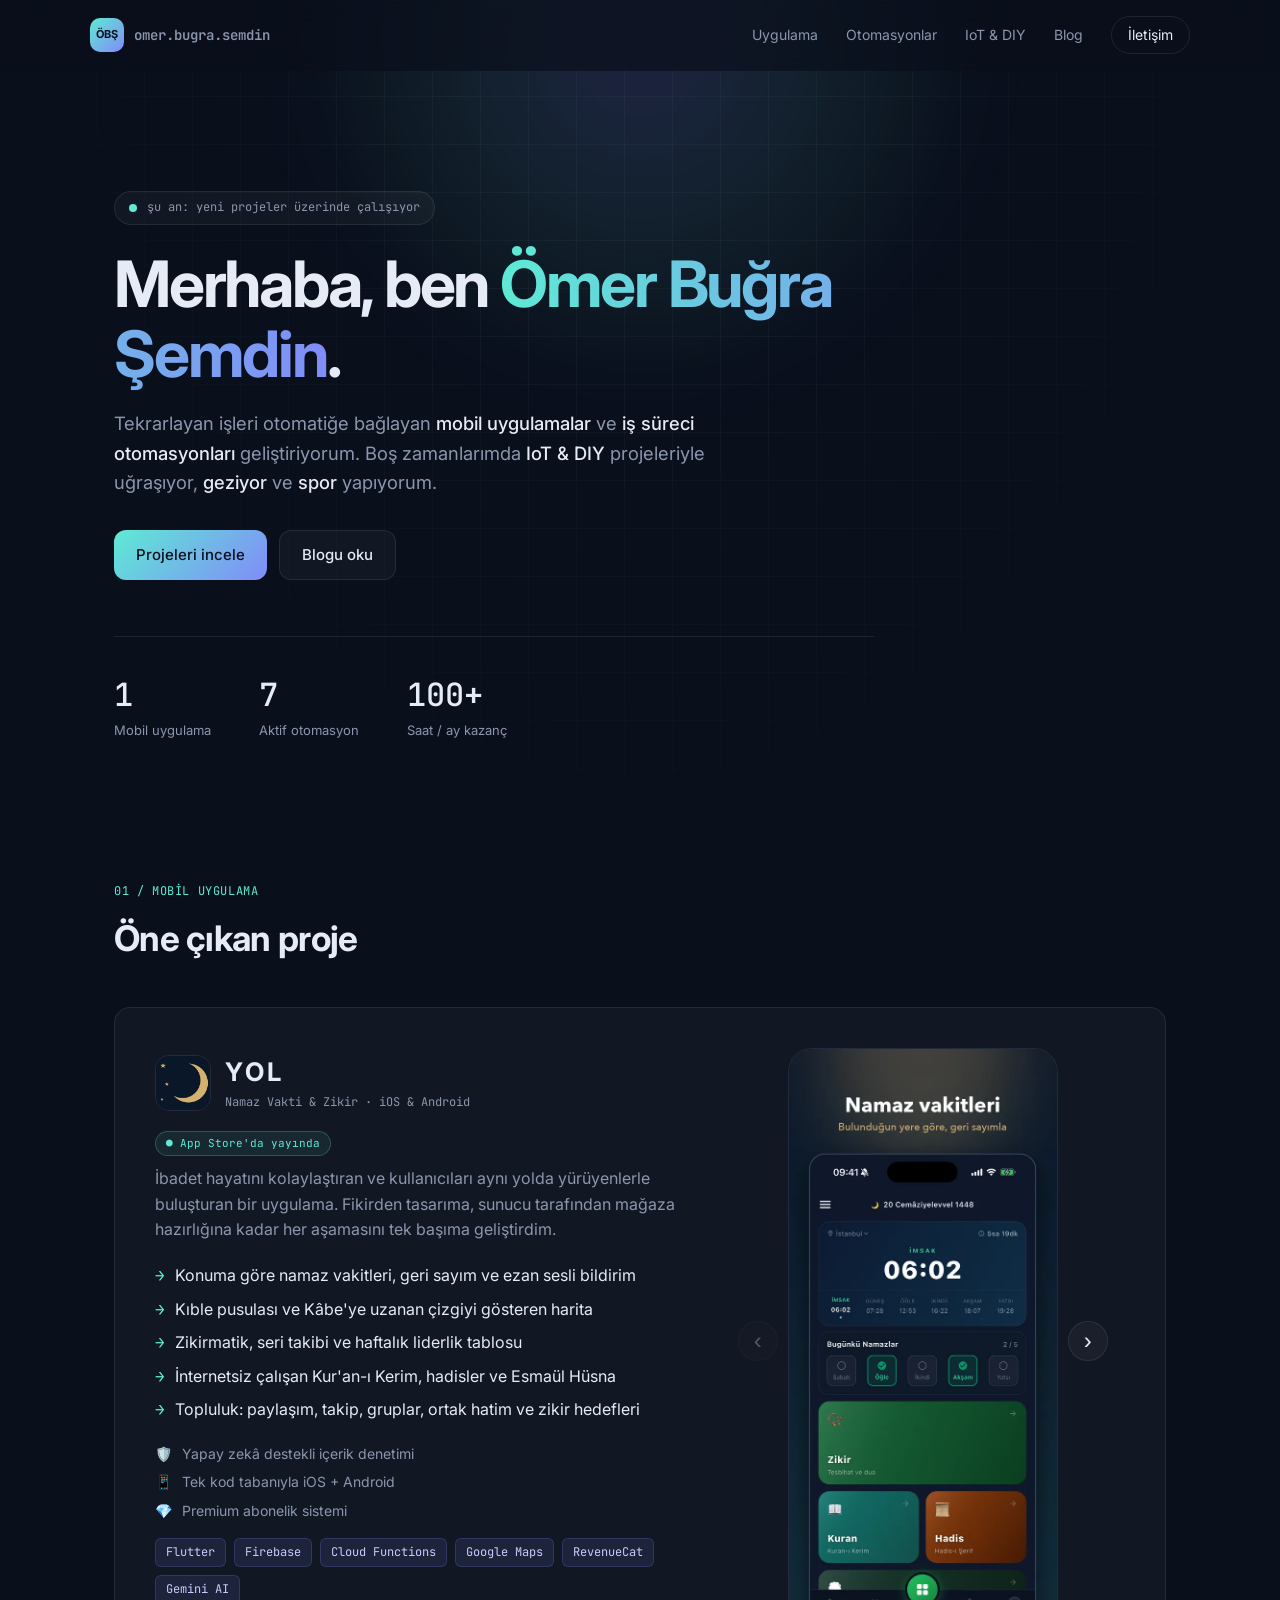
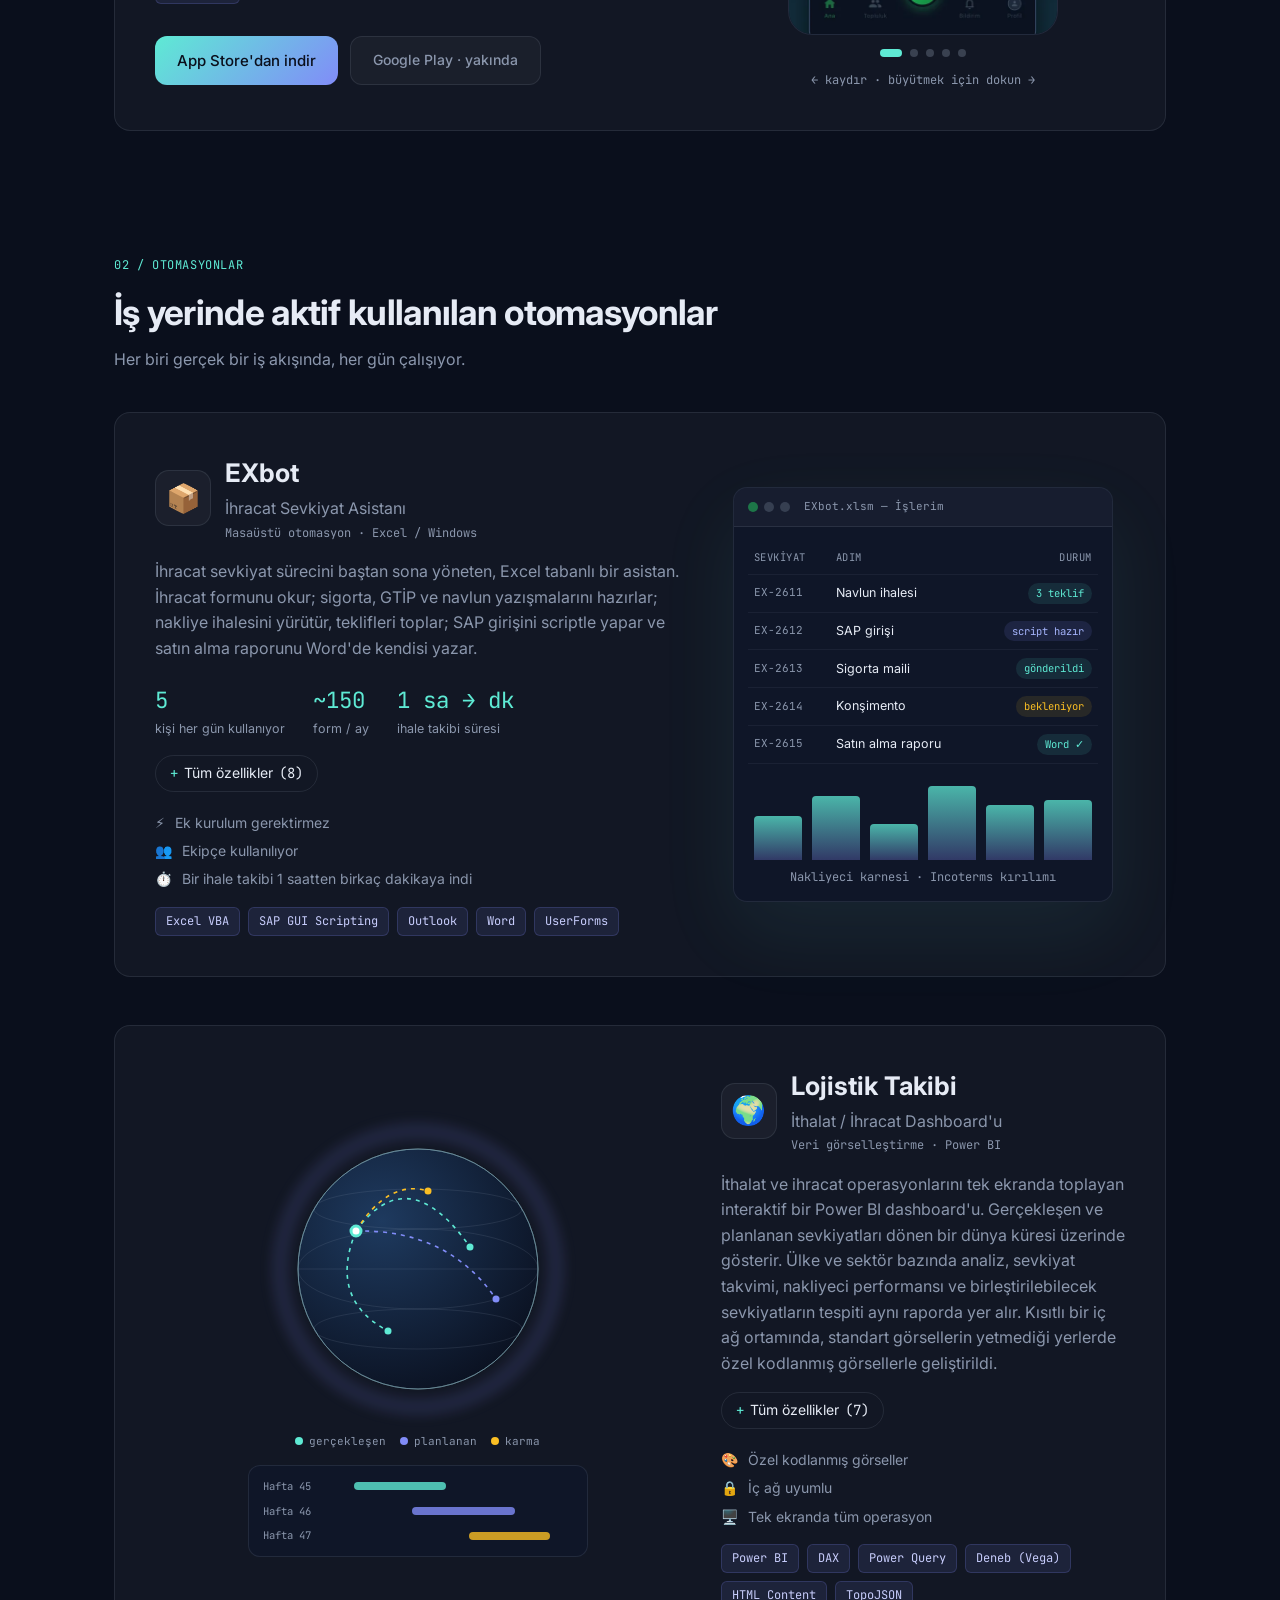
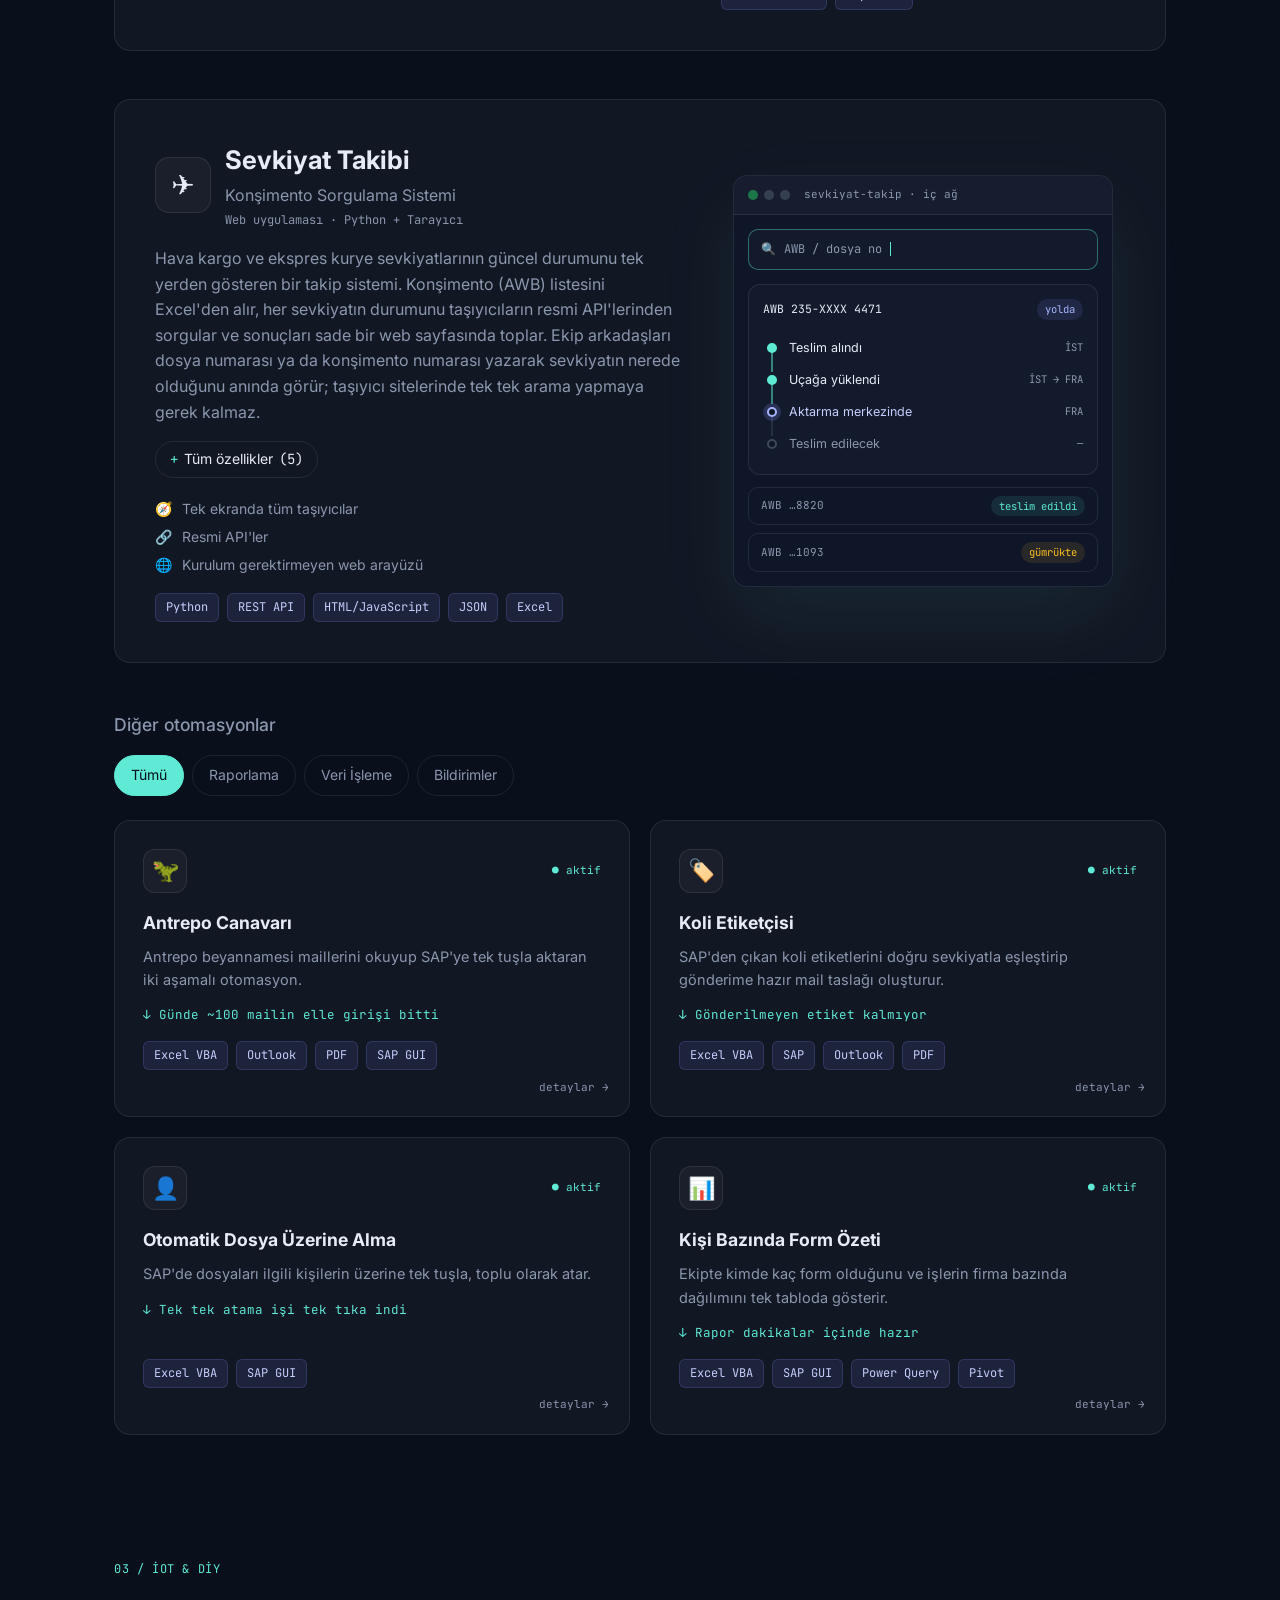
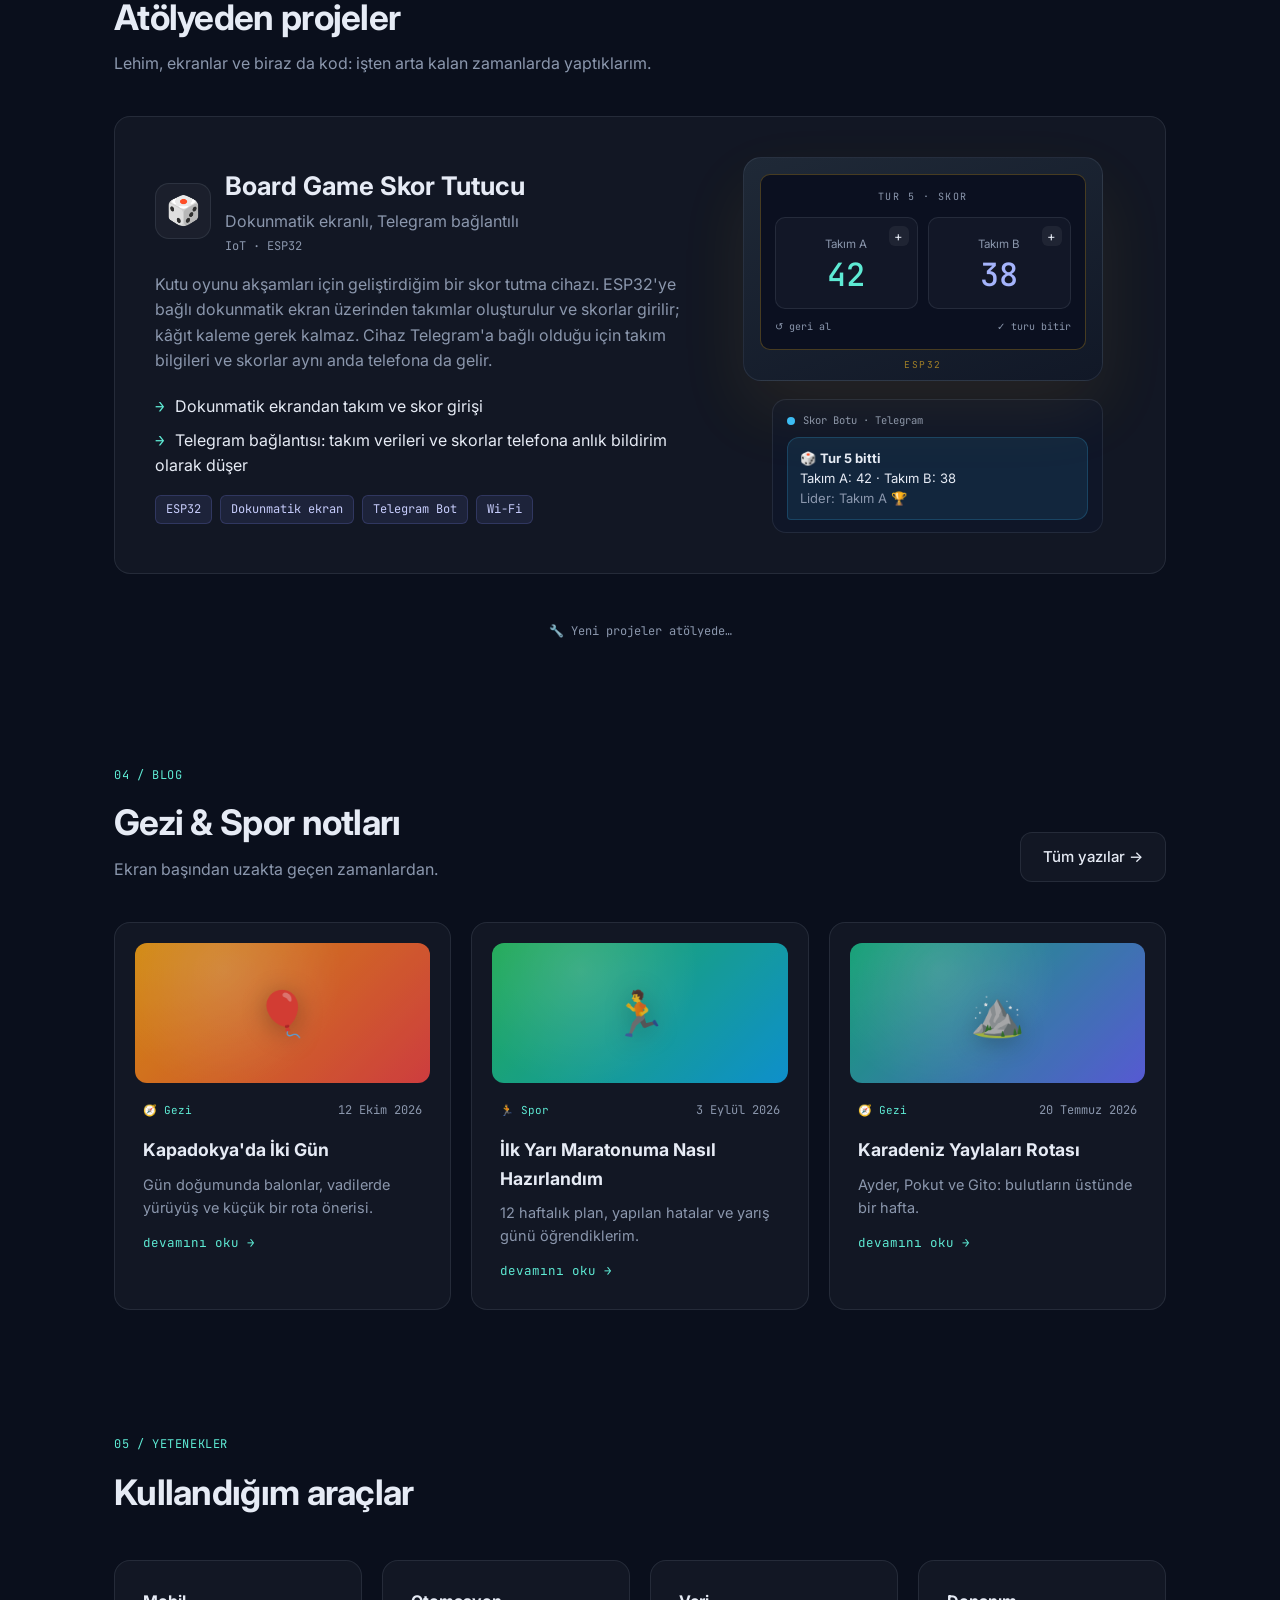
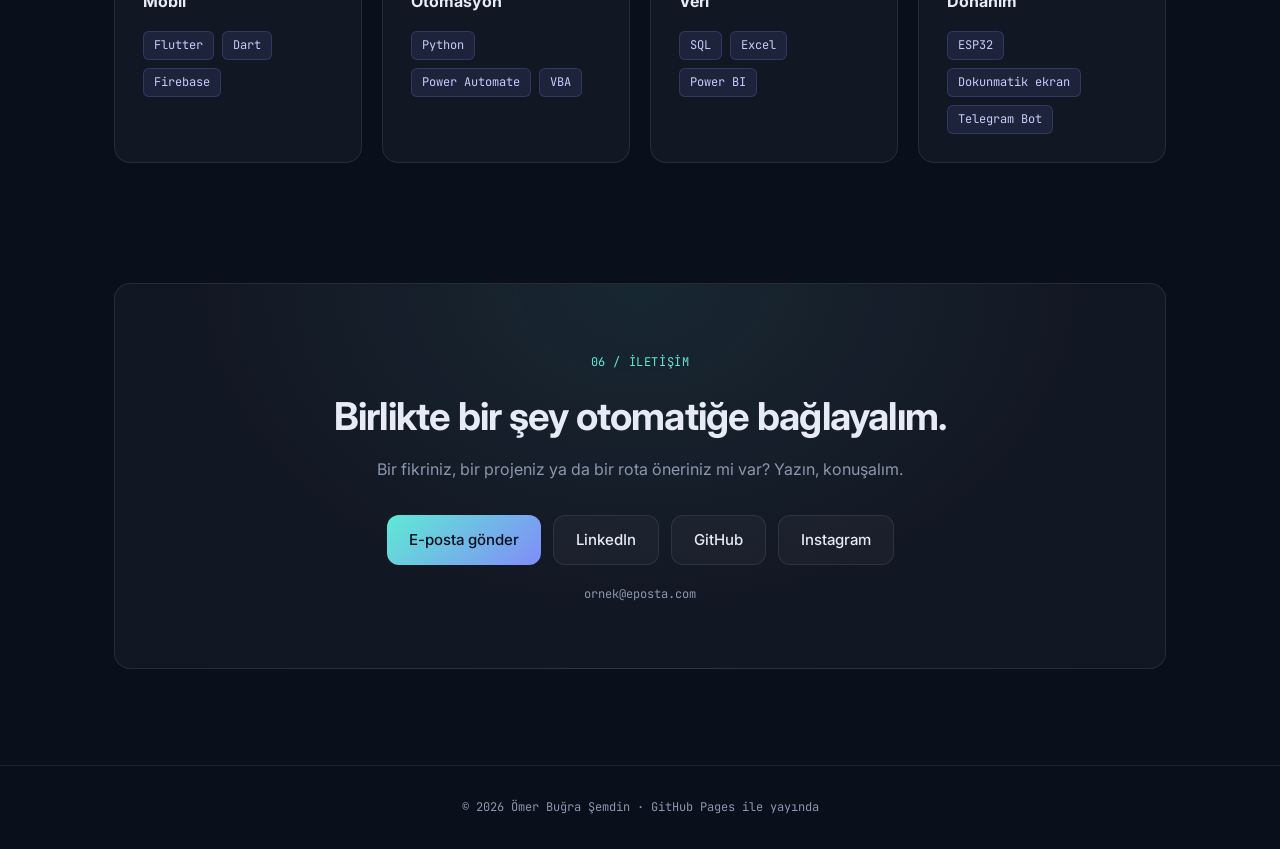
==== commit 2030bf6f: "IoT & DIY: Board Game Skor Tutucu eklendi, örnek projeler kaldırıldı Co-Authored-By: Claude Opus 5.5" ====
--- a/index.html
+++ b/index.html
@@ -10,7 +10,7 @@
   <link rel="preconnect" href="https://fonts.googleapis.com" />
   <link rel="preconnect" href="https://fonts.gstatic.com" crossorigin />
   <link href="https://fonts.googleapis.com/css2?family=Inter:wght@400;500;600;700&family=JetBrains+Mono:wght@400;500&display=swap" rel="stylesheet" />
-  <link rel="stylesheet" href="style.css?v=8" />
+  <link rel="stylesheet" href="style.css?v=9" />
 </head>
 <body>
   <div class="bg-grid" aria-hidden="true"></div>
@@ -44,7 +44,6 @@
       <dl class="stats">
         <div><dt class="mono" data-count="1">0</dt><dd>Mobil uygulama</dd></div>
         <div><dt class="mono" data-count="7">0</dt><dd>Aktif otomasyon</dd></div>
-        <div><dt class="mono" data-count="5" data-suffix="+">0</dt><dd>IoT / DIY proje</dd></div>
         <div><dt class="mono" data-count="100" data-suffix="+">0</dt><dd>Saat / ay kazanç</dd></div>
       </dl>
     </section>
@@ -453,57 +452,52 @@
       <div class="section-head">
         <span class="mono tag">03 / iot & diy</span>
         <h2>Atölyeden projeler</h2>
-        <p class="muted">Lehim, sensörler ve biraz da kod — evde ve masada yaptığım şeyler.</p>
-      </div>
-
-      <div class="filters" data-target="#iot-grid">
-        <button class="filter active" data-filter="all">Tümü</button>
-        <button class="filter" data-filter="calisiyor">Çalışıyor</button>
-        <button class="filter" data-filter="prototip">Prototip</button>
-        <button class="filter" data-filter="fikir">Fikir aşamasında</button>
-      </div>
-
-      <div class="grid" id="iot-grid">
-        <article class="card auto iot" data-cat="calisiyor">
-          <div class="auto-top"><span class="icon">🌡️</span><span class="status mono">● çalışıyor</span></div>
-          <h3>Akıllı Ev Sensör Ağı</h3>
-          <p>Odalardaki sıcaklık ve nemi ölçüp telefona anlık grafik olarak gönderir.</p>
-          <p class="spec mono">ESP32 · DHT22 · MQTT</p>
-          <div class="chips"><span>Home Assistant</span><span>Grafana</span></div>
-        </article>
-
-        <article class="card auto iot" data-cat="calisiyor">
-          <div class="auto-top"><span class="icon">🪴</span><span class="status mono">● çalışıyor</span></div>
-          <h3>Otomatik Bitki Sulama</h3>
-          <p>Toprak nemi düşünce pompayı çalıştırır, su azalınca bildirim atar.</p>
-          <p class="spec mono">Arduino · nem sensörü · röle</p>
-          <div class="chips"><span>C++</span></div>
-        </article>
-
-        <article class="card auto iot" data-cat="prototip">
-          <div class="auto-top"><span class="icon">💡</span><span class="status mono warn">◐ prototip</span></div>
-          <h3>Ortam Işığı Kontrolcüsü</h3>
-          <p>Ekran rengine göre arka plan LED'lerini değiştiren masa aydınlatması.</p>
-          <p class="spec mono">WS2812B · ESP8266</p>
-          <div class="chips"><span>WLED</span><span>3D baskı kutu</span></div>
-        </article>
-
-        <article class="card auto iot" data-cat="prototip">
-          <div class="auto-top"><span class="icon">🚪</span><span class="status mono warn">◐ prototip</span></div>
-          <h3>Kapı / Posta Kutusu Bildirimi</h3>
-          <p>Kapı açıldığında veya posta geldiğinde telefona bildirim gönderir.</p>
-          <p class="spec mono">Reed switch · LoRa</p>
-          <div class="chips"><span>Telegram Bot</span></div>
-        </article>
-
-        <article class="card auto iot" data-cat="fikir">
-          <div class="auto-top"><span class="icon">🏃</span><span class="status mono idea">○ fikir</span></div>
-          <h3>Koşu Verisi Paneli</h3>
-          <p>Spor saatinden gelen verileri toplayıp kişisel bir antrenman panelinde gösterecek.</p>
-          <p class="spec mono">Raspberry Pi · API</p>
-          <div class="chips"><span>Python</span></div>
-        </article>
-      </div>
+        <p class="muted">Lehim, ekranlar ve biraz da kod: işten arta kalan zamanlarda yaptıklarım.</p>
+      </div>
+
+      <article class="card feature exbot iot-feature">
+        <div class="feature-text">
+          <div class="app-title">
+            <span class="app-icon emoji-icon">🎲</span>
+            <div>
+              <h3>Board Game Skor Tutucu</h3>
+              <p class="exbot-sub">Dokunmatik ekranlı, Telegram bağlantılı</p>
+              <p class="mono small app-sub">IoT · ESP32</p>
+            </div>
+          </div>
+          <p>
+            Kutu oyunu akşamları için geliştirdiğim bir skor tutma cihazı. ESP32'ye bağlı dokunmatik ekran üzerinden
+            takımlar oluşturulur ve skorlar girilir; kâğıt kaleme gerek kalmaz. Cihaz Telegram'a bağlı olduğu için
+            takım bilgileri ve skorlar aynı anda telefona da gelir.
+          </p>
+          <ul class="checks">
+            <li>Dokunmatik ekrandan takım ve skor girişi</li>
+            <li>Telegram bağlantısı: takım verileri ve skorlar telefona anlık bildirim olarak düşer</li>
+          </ul>
+          <div class="chips">
+            <span>ESP32</span><span>Dokunmatik ekran</span><span>Telegram Bot</span><span>Wi-Fi</span>
+          </div>
+        </div>
+
+        <div class="device-wrap" aria-hidden="true">
+          <div class="device">
+            <div class="screen">
+              <p class="mono scr-top">TUR 5 · SKOR</p>
+              <div class="teams">
+                <div class="team t1"><span>Takım A</span><b class="mono">42</b><i>+</i></div>
+                <div class="team t2"><span>Takım B</span><b class="mono">38</b><i>+</i></div>
+              </div>
+              <div class="scr-bar mono"><span>↺ geri al</span><span>✓ turu bitir</span></div>
+            </div>
+            <span class="esp mono">ESP32</span>
+          </div>
+          <div class="tg">
+            <div class="tg-head mono"><span class="tg-dot"></span>Skor Botu · Telegram</div>
+            <div class="tg-msg">🎲 <b>Tur 5 bitti</b><br />Takım A: 42 · Takım B: 38<br /><span class="muted">Lider: Takım A 🏆</span></div>
+          </div>
+        </div>
+      </article>
+      <p class="mono muted small workshop-note">🔧 Yeni projeler atölyede…</p>
     </section>
 
     <!-- BLOG -->
@@ -540,7 +534,7 @@
         </div>
         <div class="card skill-group">
           <h3>Donanım</h3>
-          <div class="chips"><span>ESP32</span><span>Arduino</span><span>Raspberry Pi</span><span>MQTT</span></div>
+          <div class="chips"><span>ESP32</span><span>Dokunmatik ekran</span><span>Telegram Bot</span></div>
         </div>
       </div>
     </section>
--- a/style.css
+++ b/style.css
@@ -367,6 +367,35 @@
 .status.idea { color: var(--muted); }
 .iot .icon { background: rgba(251,191,36,.06); border-color: rgba(251,191,36,.2); }
 
+/* --- Skor tutucu cihazı --- */
+.device-wrap { justify-self: center; width: 100%; max-width: 360px; display: flex; flex-direction: column; align-items: center; gap: 18px; }
+.device {
+  position: relative; width: 100%; padding: 16px 16px 30px; border-radius: 18px;
+  background: linear-gradient(160deg, #1f2937, #111827); border: 1px solid var(--border);
+  box-shadow: 0 30px 70px rgba(251,191,36,.08);
+}
+.esp { position: absolute; bottom: 8px; left: 50%; transform: translateX(-50%); font-size: 9.5px; color: rgba(251,191,36,.6); letter-spacing: .15em; }
+.screen { border-radius: 10px; padding: 14px; background: #0b1020; border: 1px solid rgba(251,191,36,.25); }
+.scr-top { font-size: 10px; letter-spacing: .15em; color: #fbbf24; text-align: center; margin-bottom: 12px; }
+.teams { display: grid; grid-template-columns: 1fr 1fr; gap: 10px; }
+.team { position: relative; border-radius: 10px; padding: 12px 10px 14px; text-align: center; background: rgba(255,255,255,.03); border: 1px solid var(--border); }
+.team span { font-size: 11.5px; color: var(--muted); }
+.team b { display: block; font-size: 2rem; font-weight: 500; line-height: 1.2; }
+.team.t1 b { color: #5eead4; } .team.t2 b { color: #a5b4fc; }
+.team i {
+  position: absolute; right: 8px; top: 8px; width: 20px; height: 20px; border-radius: 6px;
+  display: grid; place-items: center; font-style: normal; font-size: 13px;
+  background: rgba(255,255,255,.06); color: var(--text);
+}
+.team.t1 i { animation: tap 3.5s ease-in-out infinite; }
+@keyframes tap { 0%, 80%, 100% { transform: scale(1); background: rgba(255,255,255,.06); } 88% { transform: scale(.85); background: rgba(94,234,212,.4); } }
+.scr-bar { display: flex; justify-content: space-between; margin-top: 10px; font-size: 10px; color: var(--muted); }
+.tg { width: 92%; align-self: flex-end; border-radius: 14px; padding: 12px 14px; background: var(--bg-2); border: 1px solid var(--border); }
+.tg-head { display: flex; align-items: center; gap: 8px; font-size: 10.5px; color: var(--muted); margin-bottom: 8px; }
+.tg-dot { width: 8px; height: 8px; border-radius: 50%; background: #38bdf8; }
+.tg-msg { font-size: 13px; line-height: 1.55; padding: 10px 12px; border-radius: 12px 12px 12px 4px; background: rgba(56,189,248,.1); border: 1px solid rgba(56,189,248,.2); }
+.workshop-note { margin-top: 16px; text-align: center; }
+
 /* --- Blog --- */
 .section-head.row { display: flex; justify-content: space-between; align-items: flex-end; gap: 20px; flex-wrap: wrap; }
 .small { font-size: 12px; }
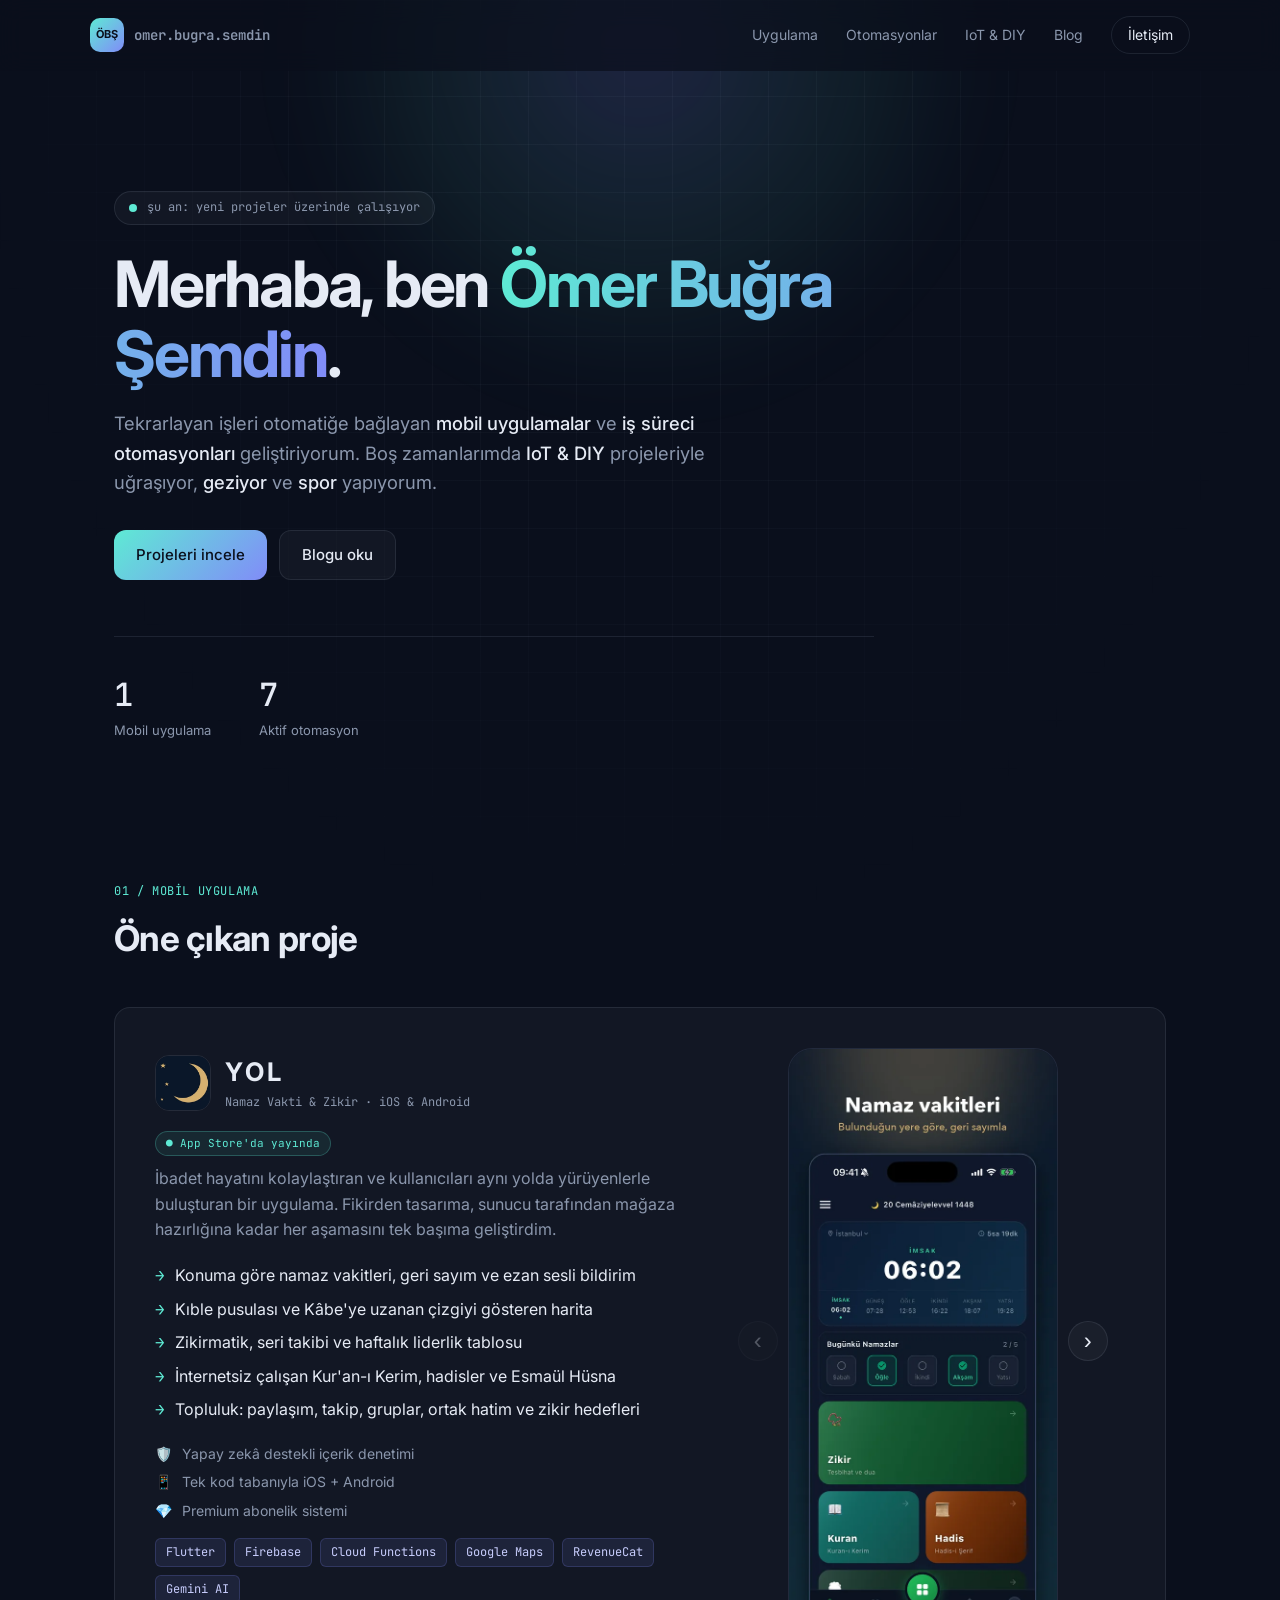
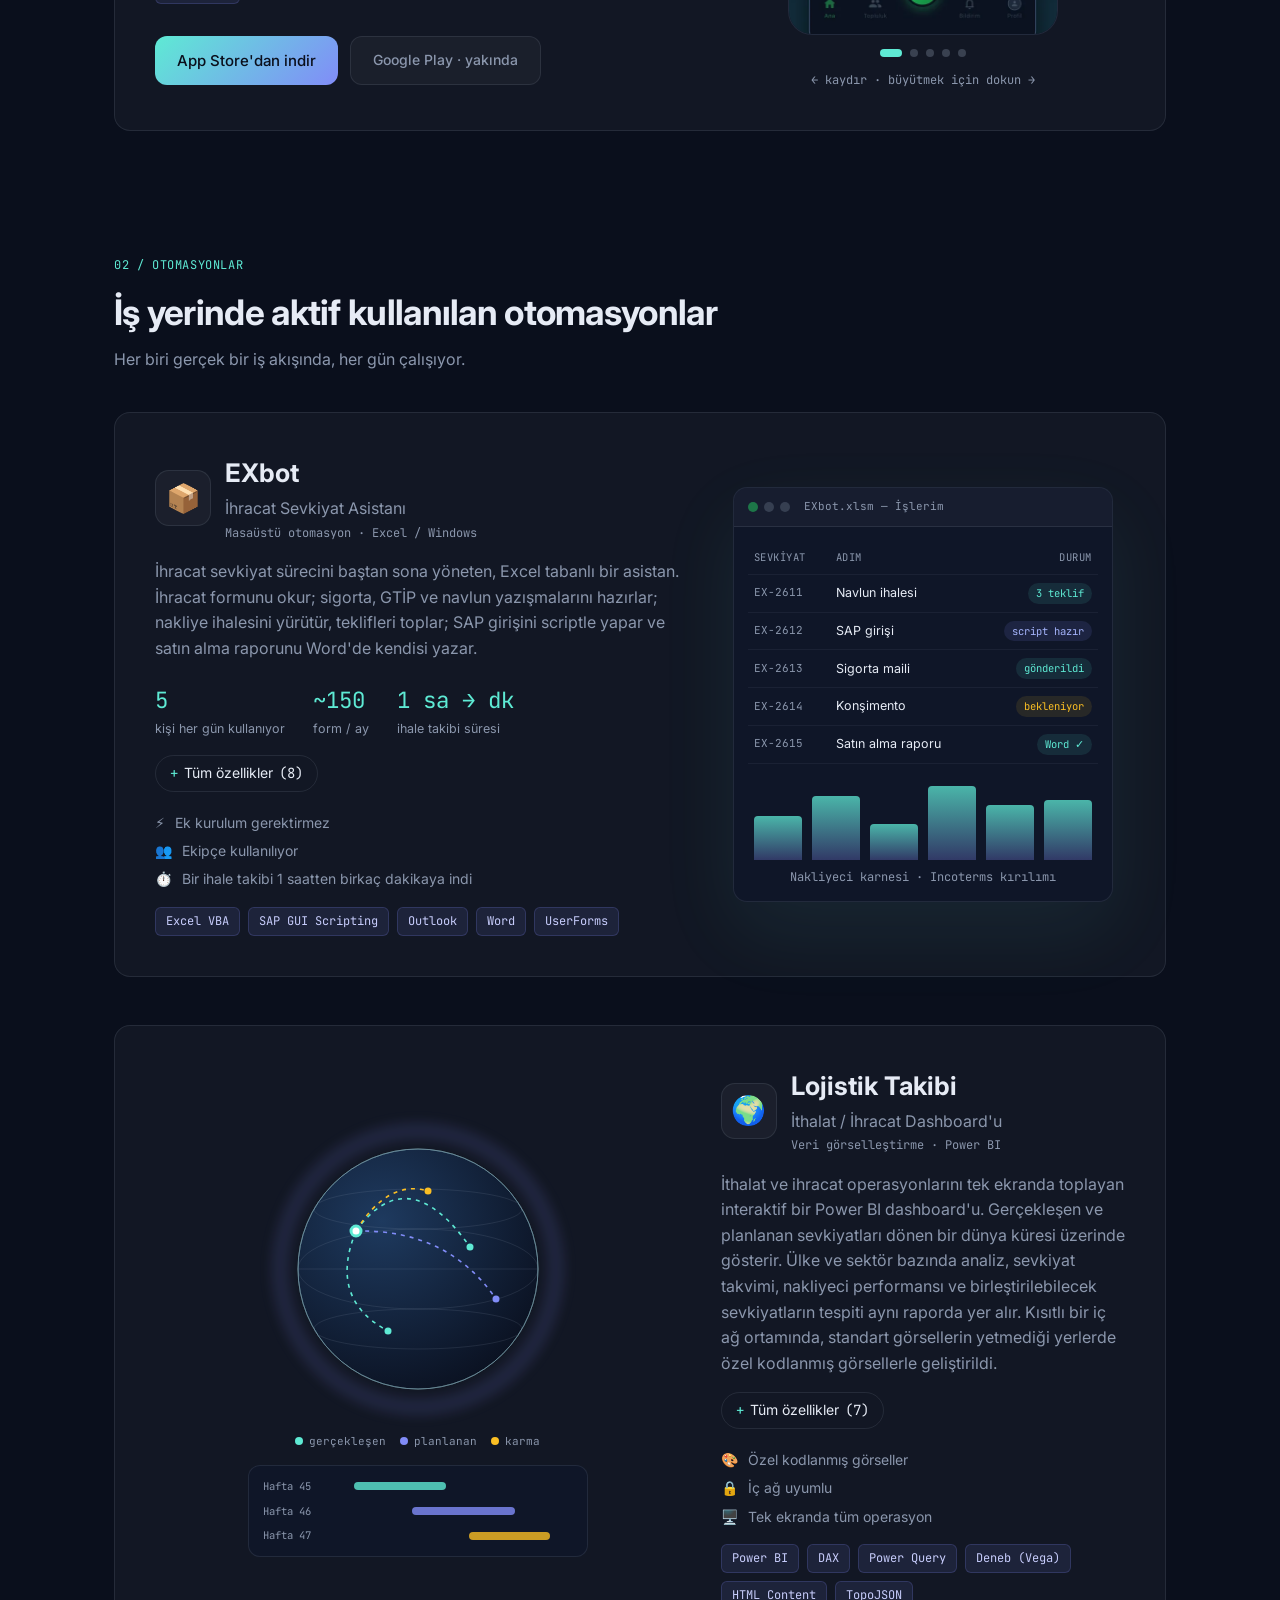
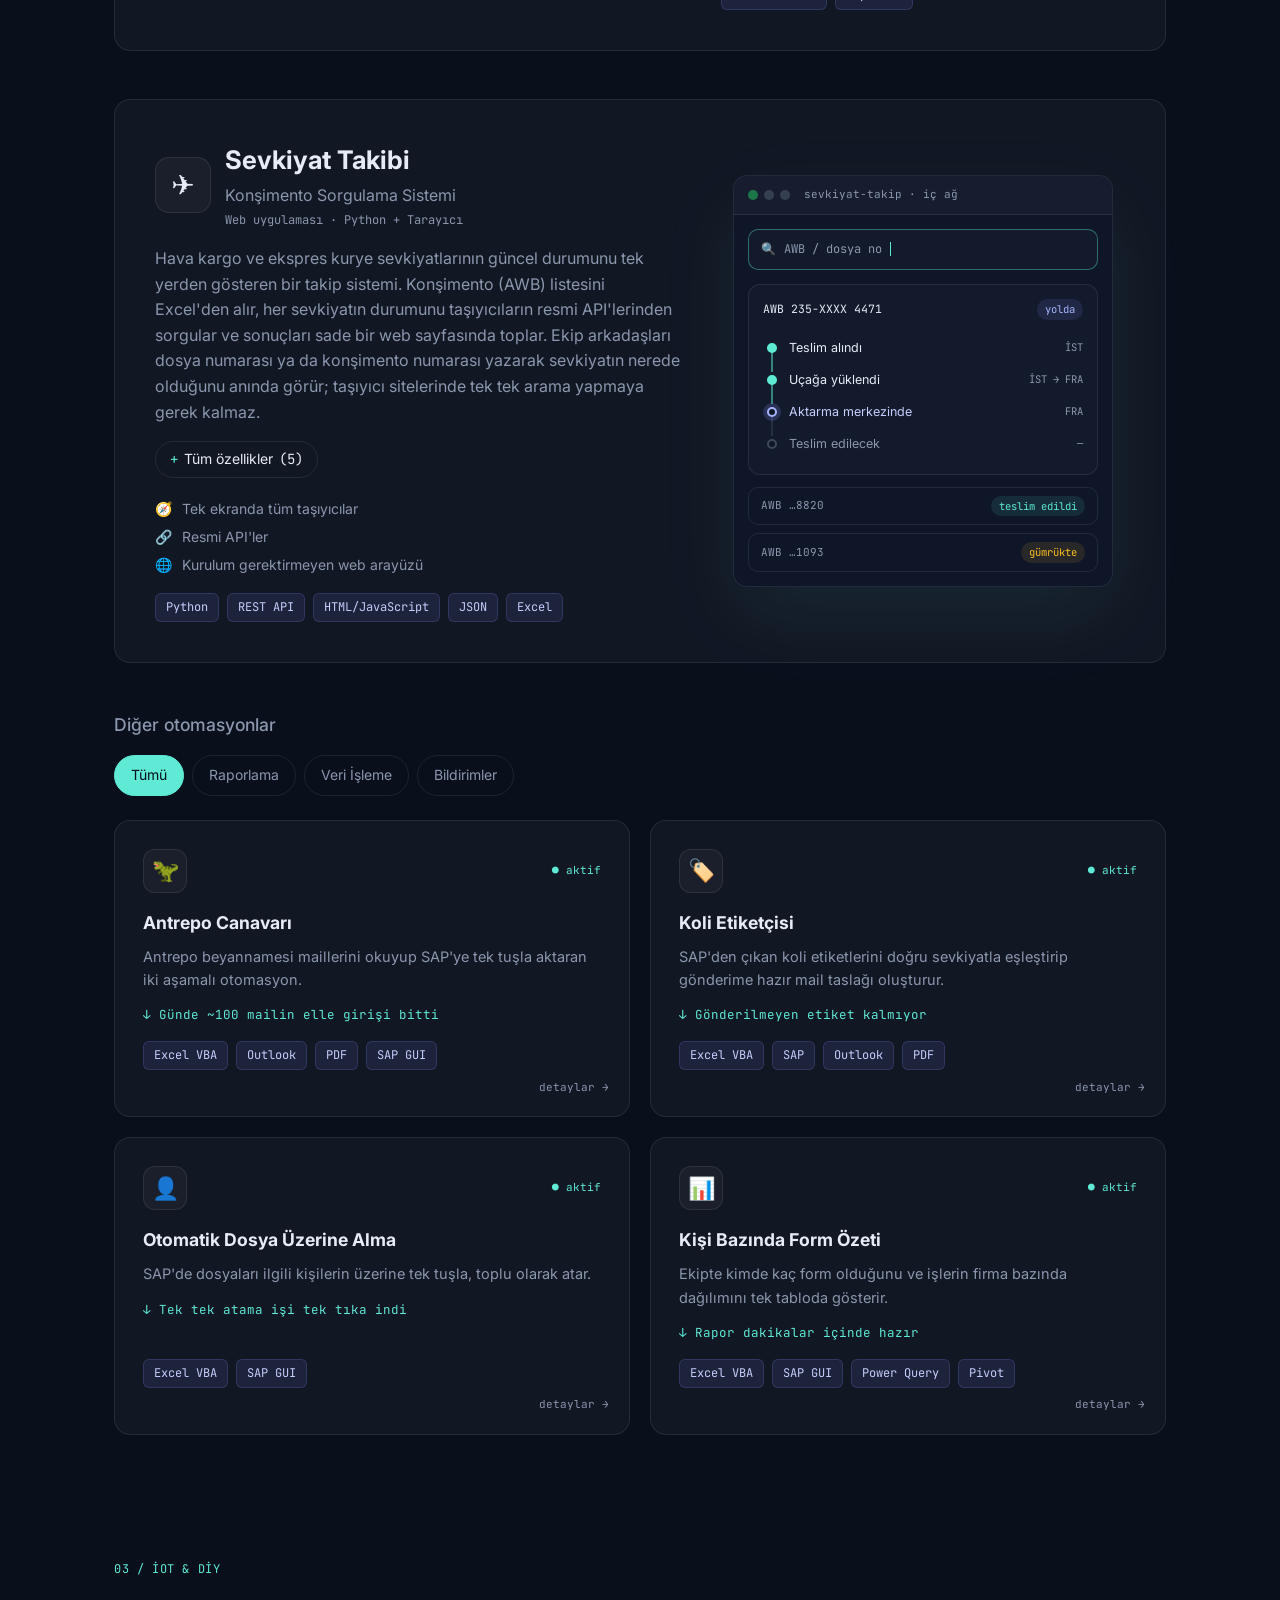
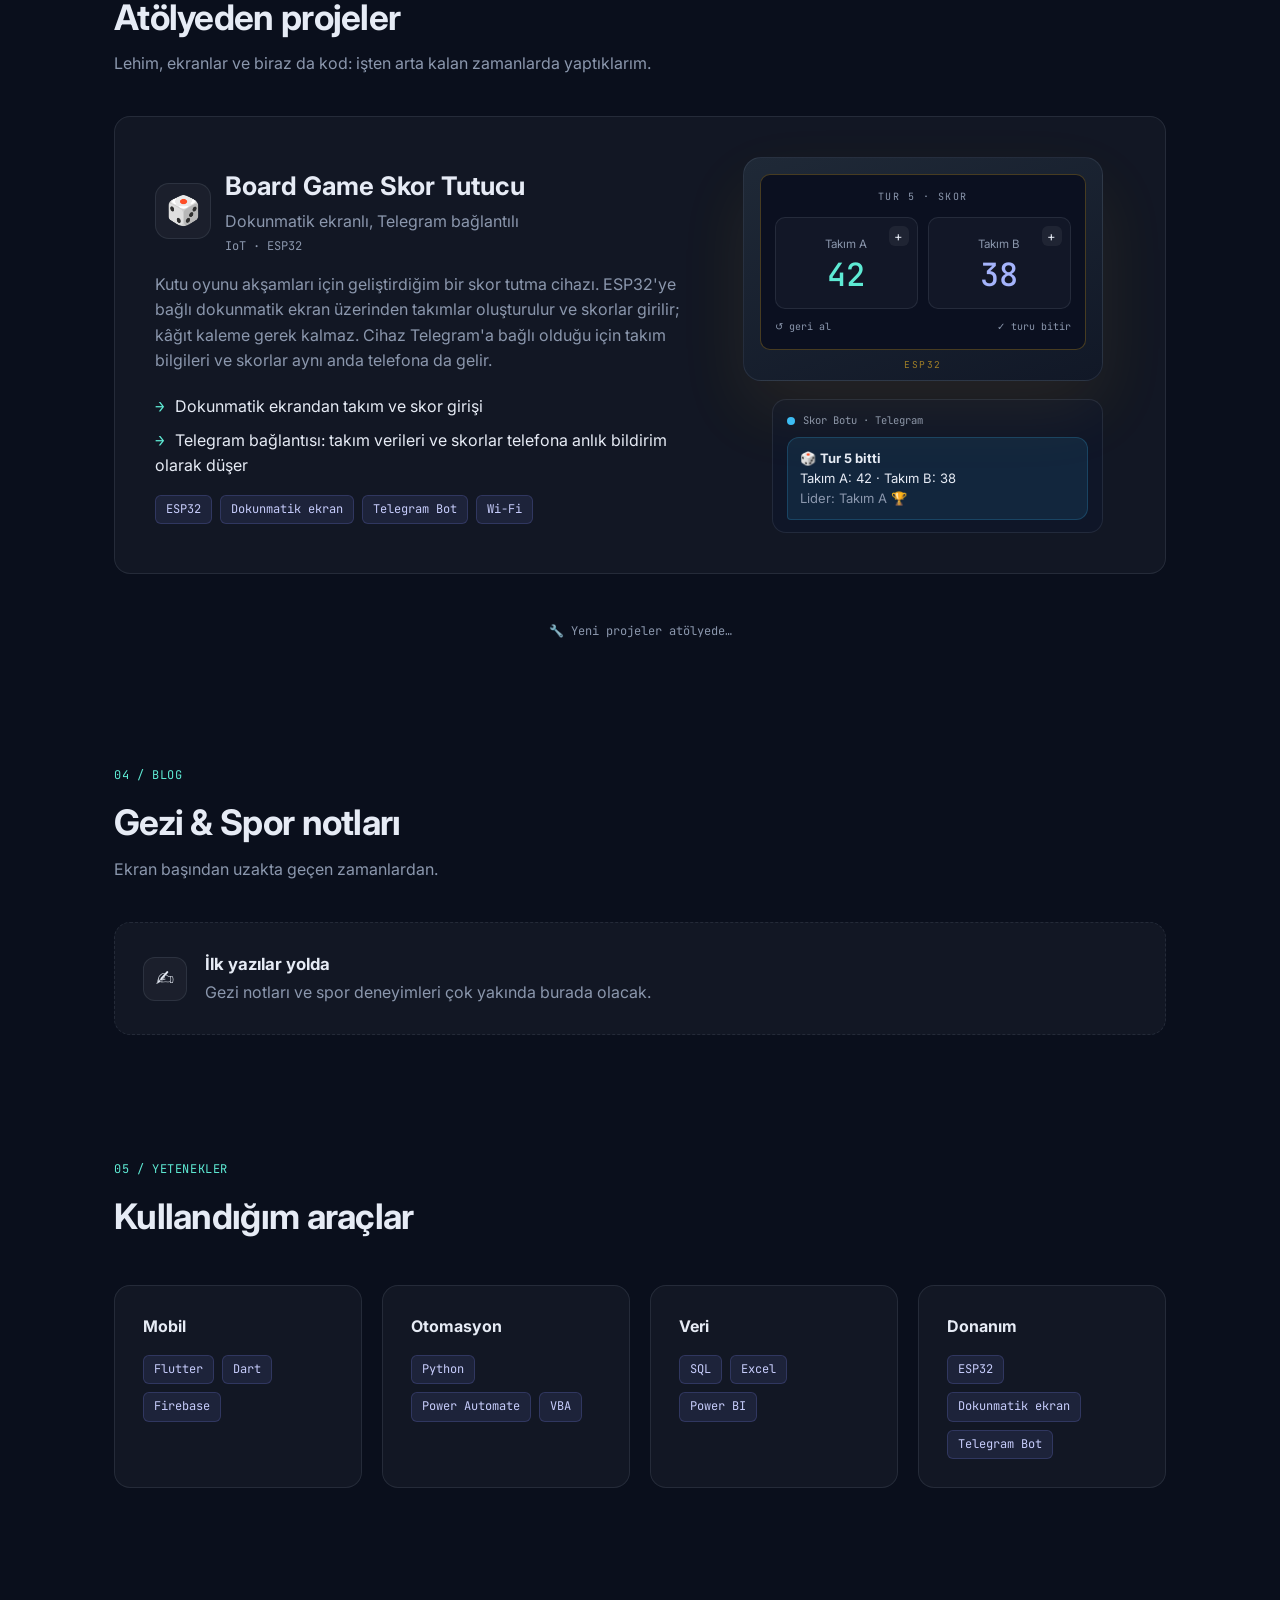
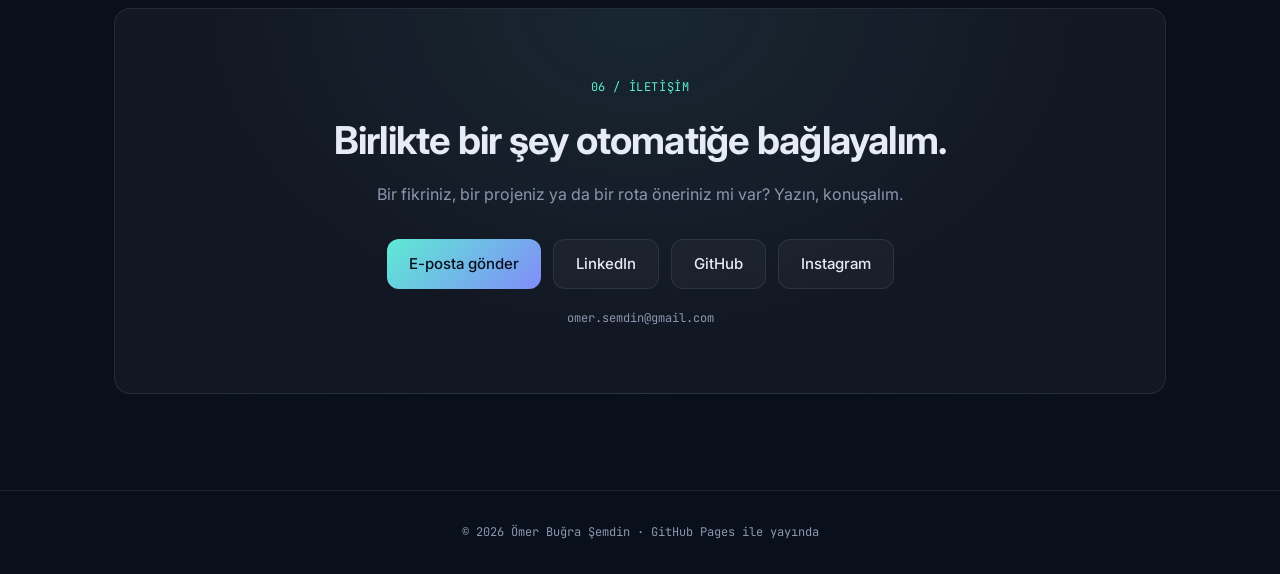
==== commit 19f8b813: "İletişim bilgileri, saat sayacı kaldırıldı, blog boş durumu Co-Authored-By: Claude Opus 5.5 <noreply" ====
--- a/index.html
+++ b/index.html
@@ -10,7 +10,7 @@
   <link rel="preconnect" href="https://fonts.googleapis.com" />
   <link rel="preconnect" href="https://fonts.gstatic.com" crossorigin />
   <link href="https://fonts.googleapis.com/css2?family=Inter:wght@400;500;600;700&family=JetBrains+Mono:wght@400;500&display=swap" rel="stylesheet" />
-  <link rel="stylesheet" href="style.css?v=9" />
+  <link rel="stylesheet" href="style.css?v=11" />
 </head>
 <body>
   <div class="bg-grid" aria-hidden="true"></div>
@@ -44,7 +44,6 @@
       <dl class="stats">
         <div><dt class="mono" data-count="1">0</dt><dd>Mobil uygulama</dd></div>
         <div><dt class="mono" data-count="7">0</dt><dd>Aktif otomasyon</dd></div>
-        <div><dt class="mono" data-count="100" data-suffix="+">0</dt><dd>Saat / ay kazanç</dd></div>
       </dl>
     </section>
 
@@ -508,7 +507,7 @@
           <h2>Gezi & Spor notları</h2>
           <p class="muted">Ekran başından uzakta geçen zamanlardan.</p>
         </div>
-        <a href="blog.html" class="btn btn-ghost">Tüm yazılar →</a>
+        <a href="blog.html" class="btn btn-ghost" id="all-posts-btn">Tüm yazılar →</a>
       </div>
       <div class="grid" id="latest-posts"></div>
     </section>
@@ -546,12 +545,12 @@
         <h2>Birlikte bir şey otomatiğe bağlayalım.</h2>
         <p class="muted">Bir fikriniz, bir projeniz ya da bir rota öneriniz mi var? Yazın, konuşalım.</p>
         <div class="hero-actions center">
-          <a href="mailto:ornek@eposta.com" class="btn btn-primary">E-posta gönder</a>
-          <a href="https://www.linkedin.com/" class="btn btn-ghost" target="_blank" rel="noopener">LinkedIn</a>
+          <a href="mailto:omer.semdin@gmail.com" class="btn btn-primary">E-posta gönder</a>
+          <a href="https://www.linkedin.com/in/omerbugrasemdin" class="btn btn-ghost" target="_blank" rel="noopener">LinkedIn</a>
           <a href="https://github.com/omersemdin" class="btn btn-ghost" target="_blank" rel="noopener">GitHub</a>
-          <a href="https://www.instagram.com/" class="btn btn-ghost" target="_blank" rel="noopener">Instagram</a>
-        </div>
-        <p class="mono muted small">ornek@eposta.com</p>
+          <a href="https://www.instagram.com/omer.semdin/" class="btn btn-ghost" target="_blank" rel="noopener">Instagram</a>
+        </div>
+        <p class="mono muted small">omer.semdin@gmail.com</p>
       </div>
     </section>
   </main>
@@ -575,7 +574,7 @@
     © <span id="year"></span> Ömer Buğra Şemdin · GitHub Pages ile yayında
   </footer>
 
-  <script src="posts.js?v=3"></script>
-  <script src="script.js?v=7"></script>
+  <script src="posts.js?v=10"></script>
+  <script src="script.js?v=11"></script>
 </body>
 </html>
--- a/style.css
+++ b/style.css
@@ -473,3 +473,9 @@
 /* Otomasyon kartları: 2 sütun (4 kart 2×2 dursun) */
 #auto-grid { grid-template-columns: repeat(auto-fill, minmax(360px, 1fr)); }
 @media (max-width: 760px) { #auto-grid { grid-template-columns: 1fr; } }
+
+/* Blog boş durumu */
+.empty-blog { grid-column: 1 / -1; display: flex; align-items: center; gap: 18px; border-style: dashed; }
+.empty-blog .icon { flex: none; }
+.empty-blog h3 { font-size: 1.05rem; margin-bottom: 2px; }
+.filters[hidden], .btn[hidden] { display: none; }
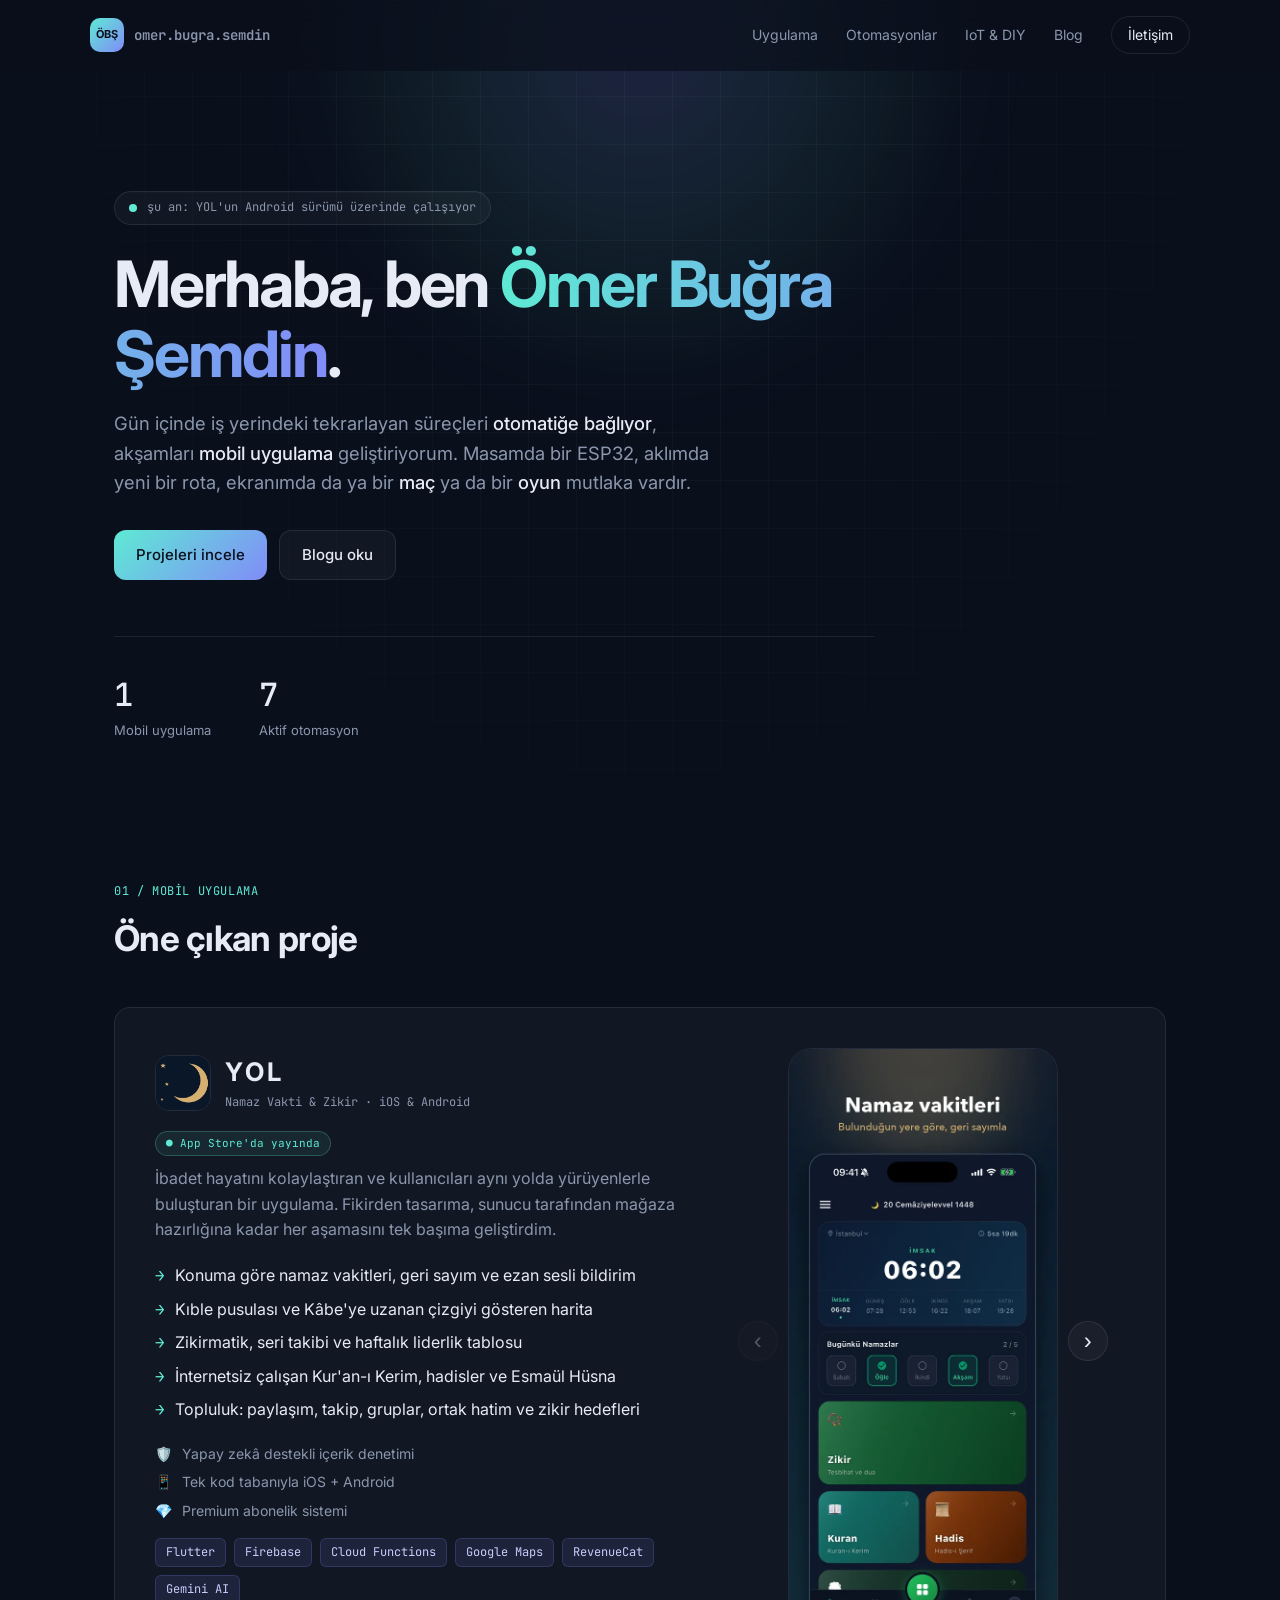
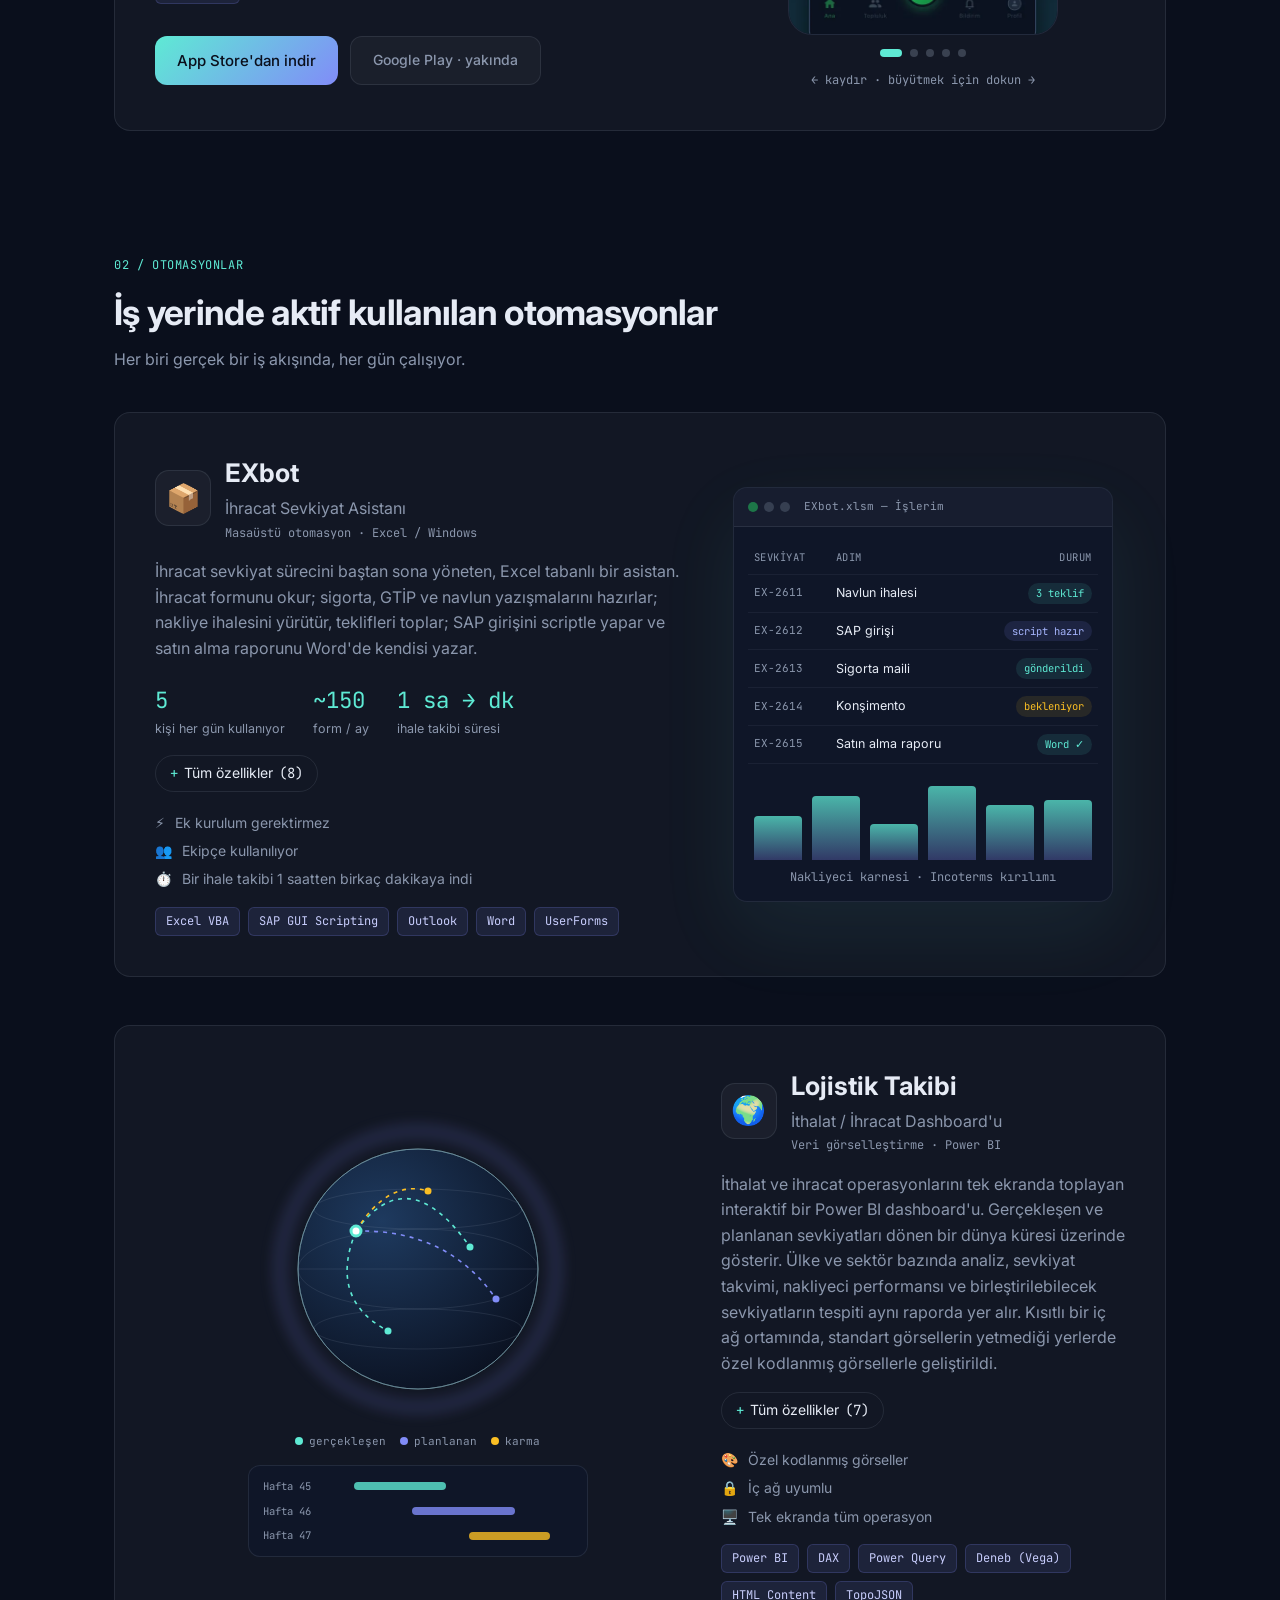
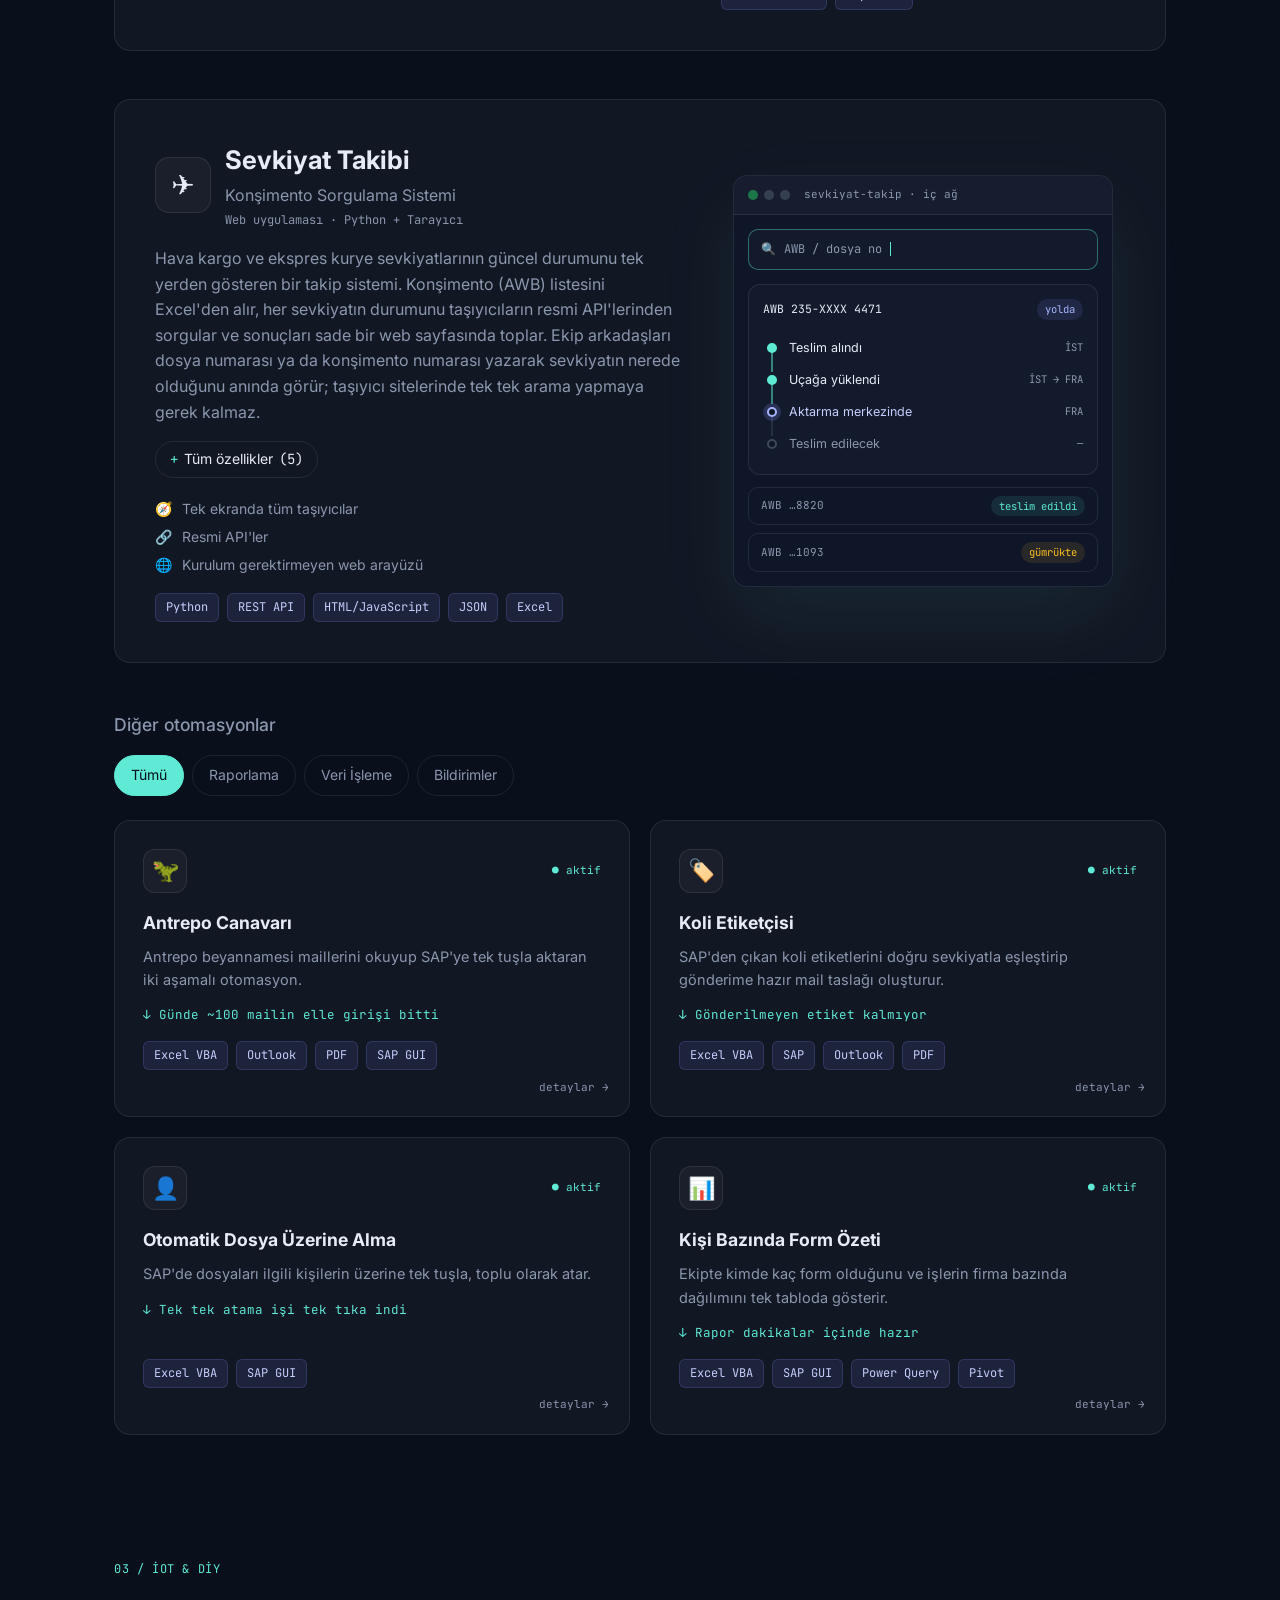
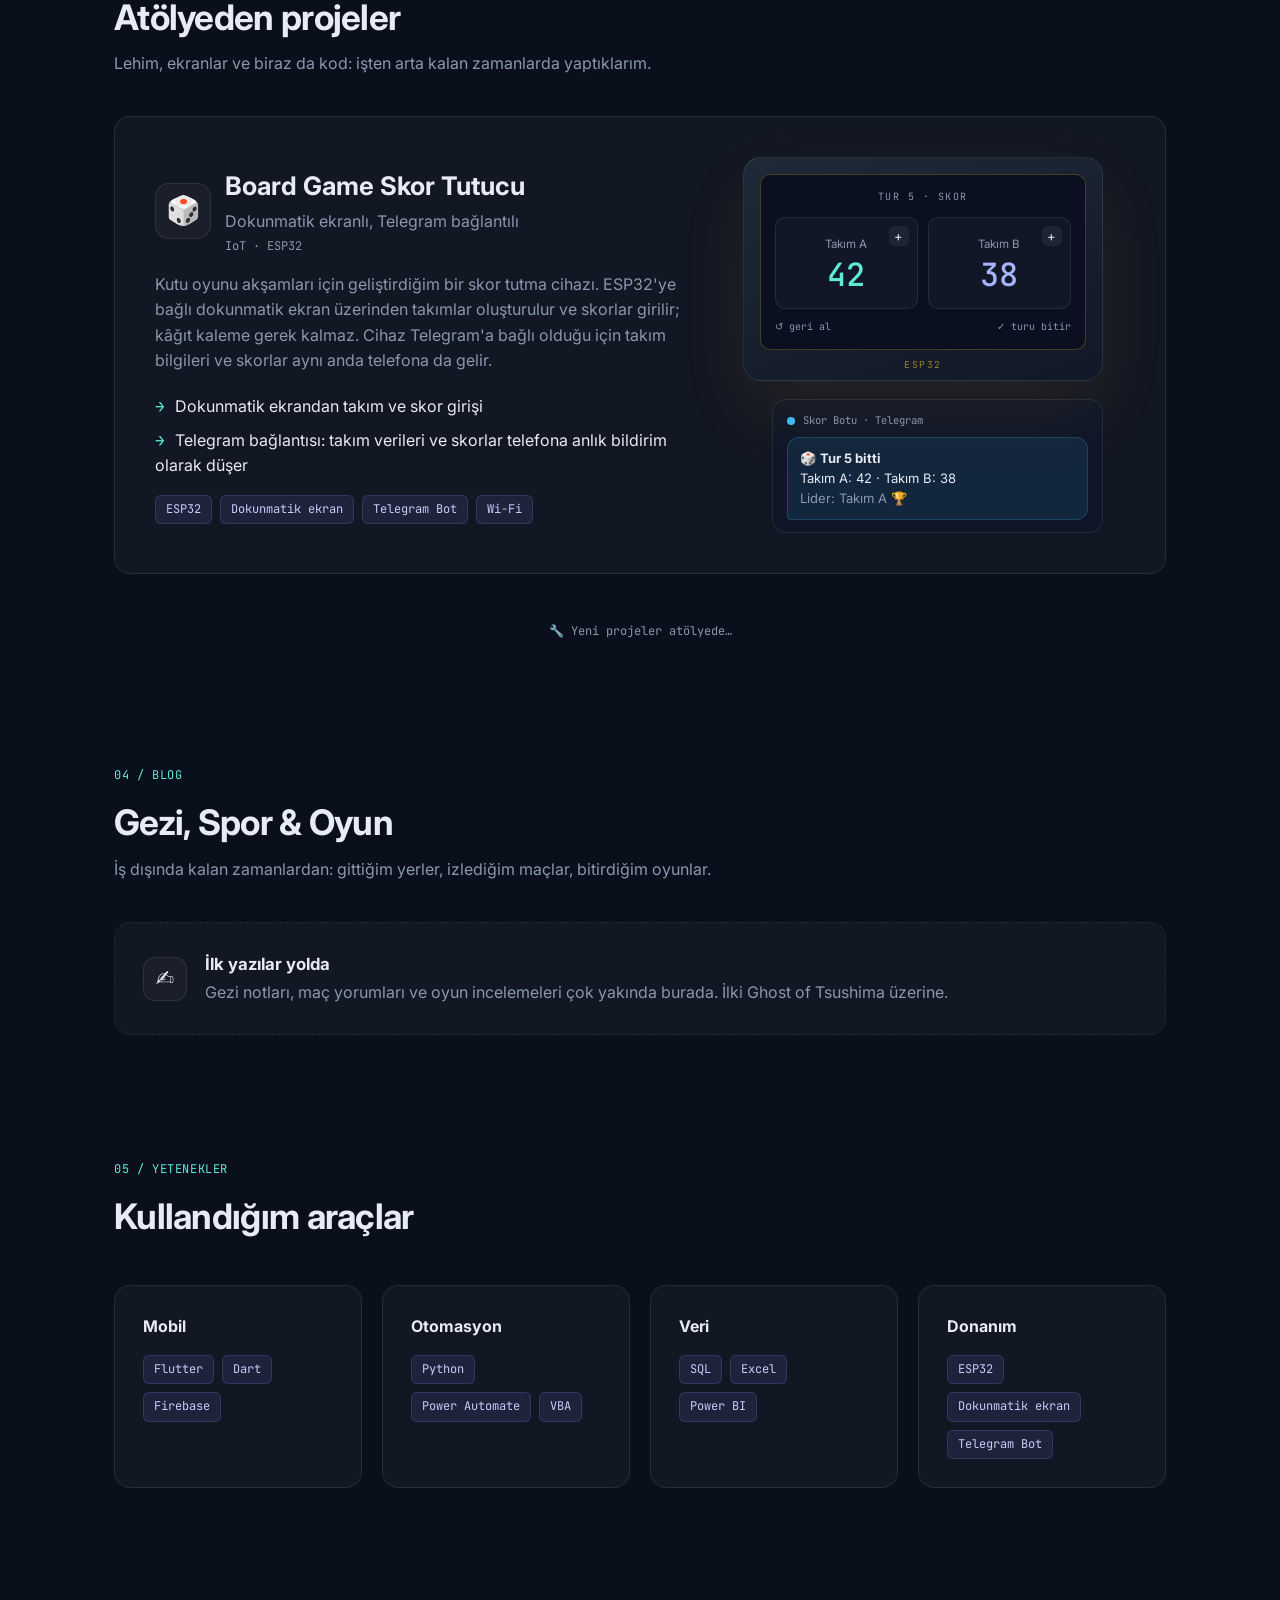
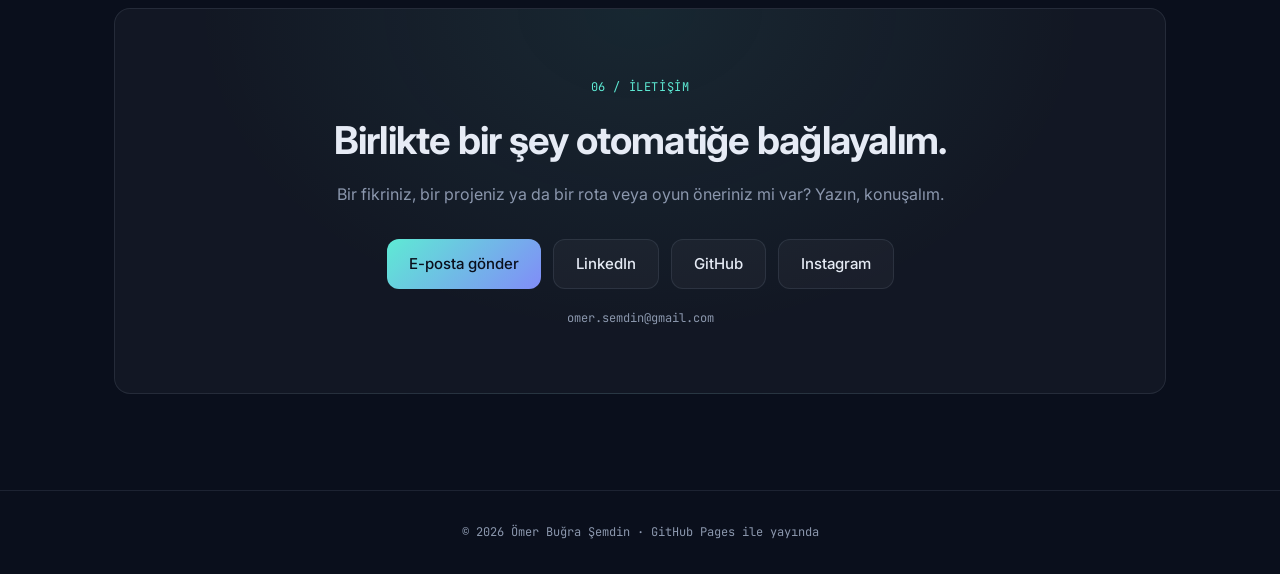
==== commit 36d85a61: "Daha kişisel giriş metni, bloga Oyun kategorisi Co-Authored-By: Claude Opus 5.5 <noreply@anthropic.c" ====
--- a/index.html
+++ b/index.html
@@ -4,7 +4,7 @@
   <meta charset="UTF-8" />
   <meta name="viewport" content="width=device-width, initial-scale=1.0" />
   <title>Ömer Buğra Şemdin — Portfolyo</title>
-  <meta name="description" content="Ömer Buğra Şemdin — mobil uygulama, iş süreci otomasyonları, IoT & DIY projeleri; gezi ve spor blogu." />
+  <meta name="description" content="Ömer Buğra Şemdin — mobil uygulama, iş süreci otomasyonları, IoT & DIY projeleri; gezi, spor ve oyun blogu." />
   <meta name="theme-color" content="#0a0f1c" />
   <link rel="icon" href="assets/favicon.svg" type="image/svg+xml" />
   <link rel="preconnect" href="https://fonts.googleapis.com" />
@@ -30,12 +30,12 @@
   <main id="top">
     <!-- GİRİŞ -->
     <section class="hero">
-      <p class="eyebrow mono"><span class="pulse"></span> şu an: yeni projeler üzerinde çalışıyor</p>
+      <p class="eyebrow mono"><span class="pulse"></span> şu an: YOL'un Android sürümü üzerinde çalışıyor</p>
       <h1>Merhaba, ben <span class="grad">Ömer Buğra Şemdin</span>.</h1>
       <p class="lead">
-        Tekrarlayan işleri otomatiğe bağlayan <strong>mobil uygulamalar</strong> ve
-        <strong>iş süreci otomasyonları</strong> geliştiriyorum. Boş zamanlarımda
-        <strong>IoT & DIY</strong> projeleriyle uğraşıyor, <strong>geziyor</strong> ve <strong>spor</strong> yapıyorum.
+        Gün içinde iş yerindeki tekrarlayan süreçleri <strong>otomatiğe bağlıyor</strong>, akşamları
+        <strong>mobil uygulama</strong> geliştiriyorum. Masamda bir ESP32, aklımda yeni bir rota, ekranımda da
+        ya bir <strong>maç</strong> ya da bir <strong>oyun</strong> mutlaka vardır.
       </p>
       <div class="hero-actions">
         <a href="#automations" class="btn btn-primary">Projeleri incele</a>
@@ -504,8 +504,8 @@
       <div class="section-head row">
         <div>
           <span class="mono tag">04 / blog</span>
-          <h2>Gezi & Spor notları</h2>
-          <p class="muted">Ekran başından uzakta geçen zamanlardan.</p>
+          <h2>Gezi, Spor & Oyun</h2>
+          <p class="muted">İş dışında kalan zamanlardan: gittiğim yerler, izlediğim maçlar, bitirdiğim oyunlar.</p>
         </div>
         <a href="blog.html" class="btn btn-ghost" id="all-posts-btn">Tüm yazılar →</a>
       </div>
@@ -543,7 +543,7 @@
       <div class="card contact-card">
         <span class="mono tag">06 / iletişim</span>
         <h2>Birlikte bir şey otomatiğe bağlayalım.</h2>
-        <p class="muted">Bir fikriniz, bir projeniz ya da bir rota öneriniz mi var? Yazın, konuşalım.</p>
+        <p class="muted">Bir fikriniz, bir projeniz ya da bir rota veya oyun öneriniz mi var? Yazın, konuşalım.</p>
         <div class="hero-actions center">
           <a href="mailto:omer.semdin@gmail.com" class="btn btn-primary">E-posta gönder</a>
           <a href="https://www.linkedin.com/in/omerbugrasemdin" class="btn btn-ghost" target="_blank" rel="noopener">LinkedIn</a>
@@ -574,7 +574,7 @@
     © <span id="year"></span> Ömer Buğra Şemdin · GitHub Pages ile yayında
   </footer>
 
-  <script src="posts.js?v=10"></script>
-  <script src="script.js?v=11"></script>
+  <script src="posts.js?v=12"></script>
+  <script src="script.js?v=12"></script>
 </body>
 </html>
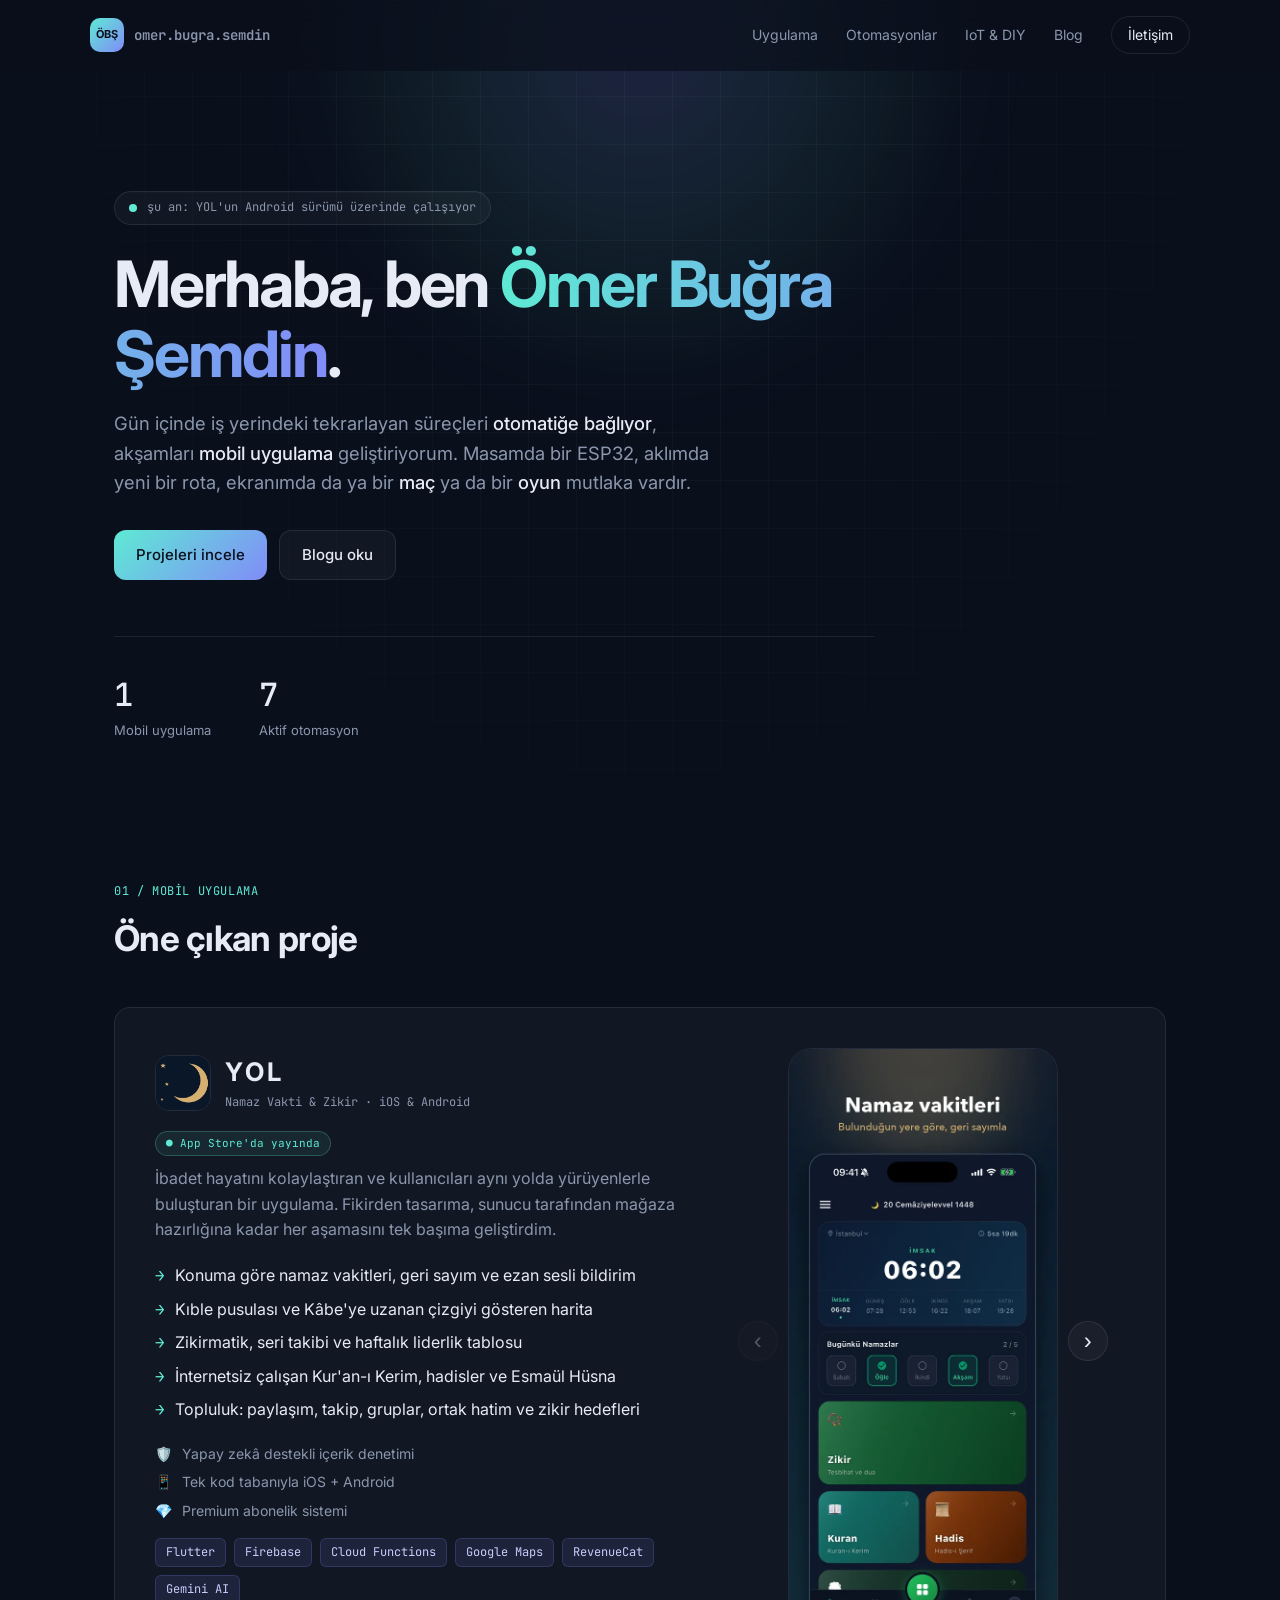
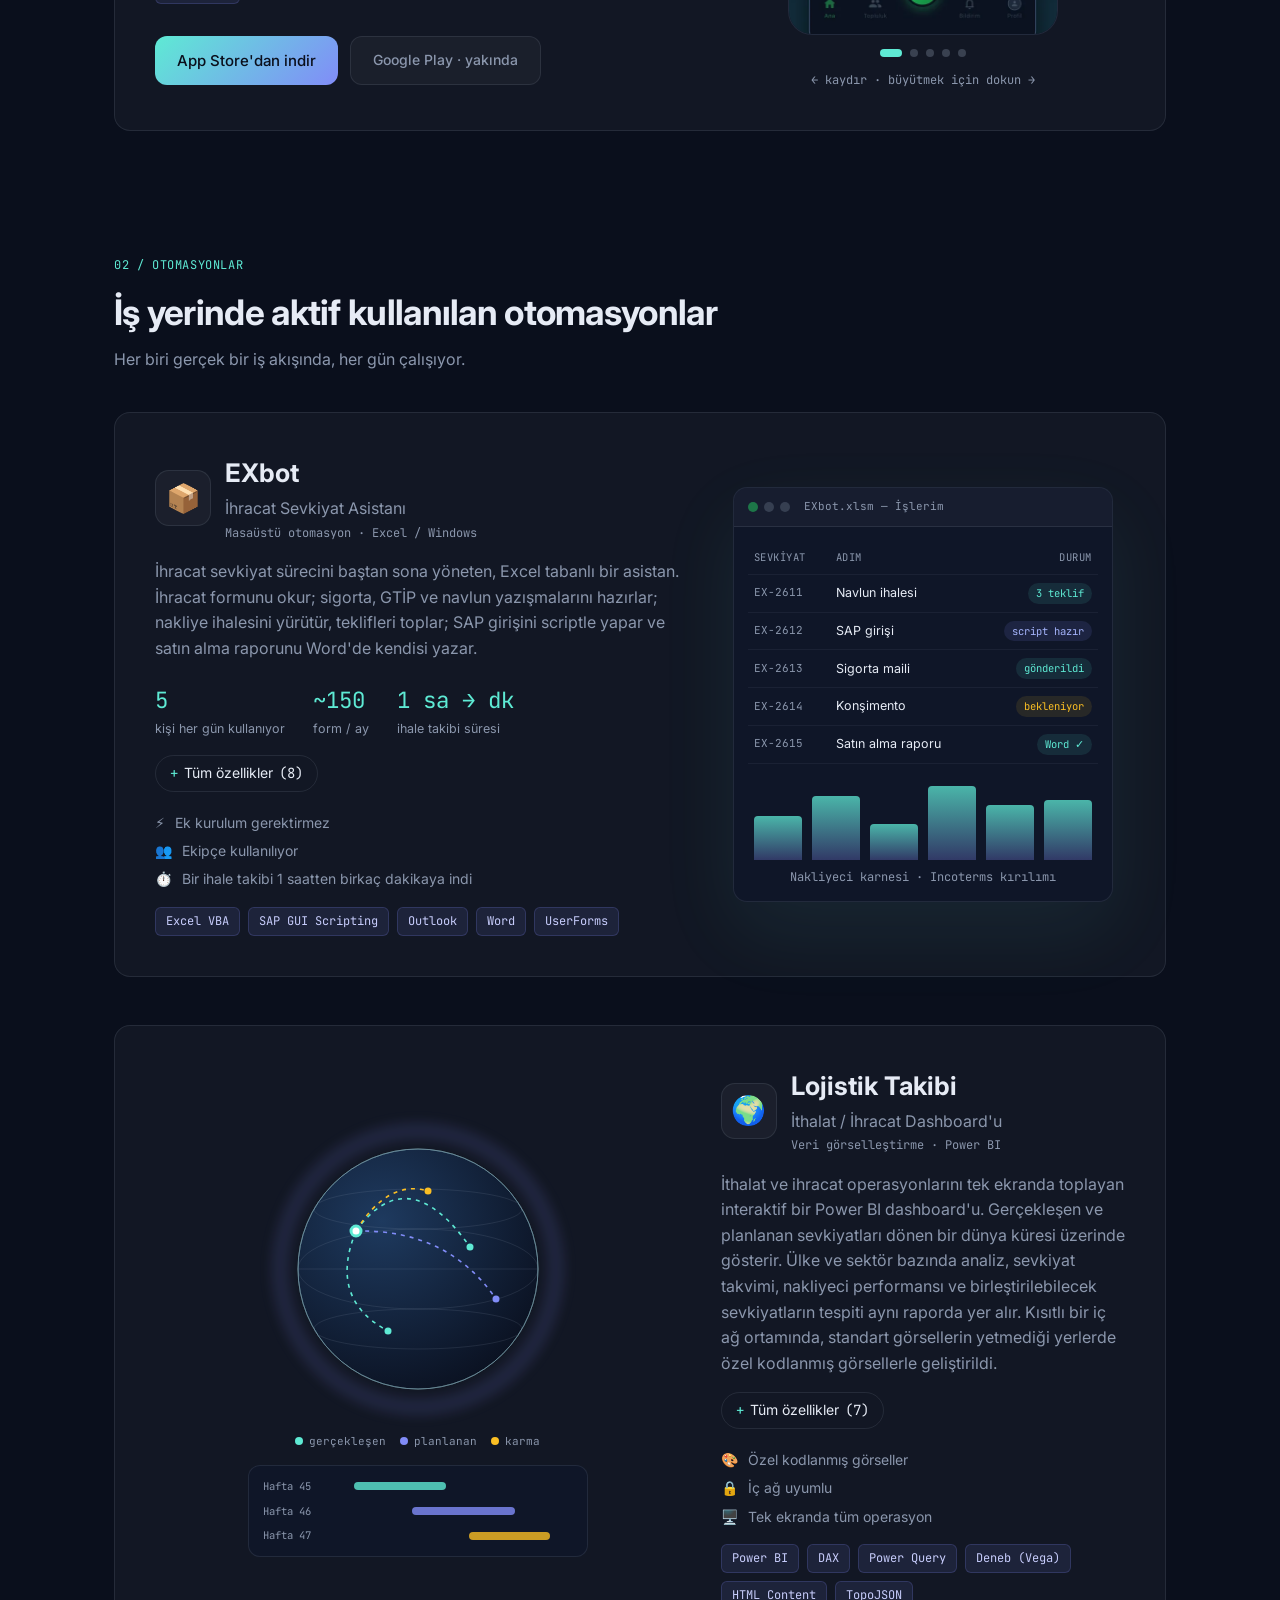
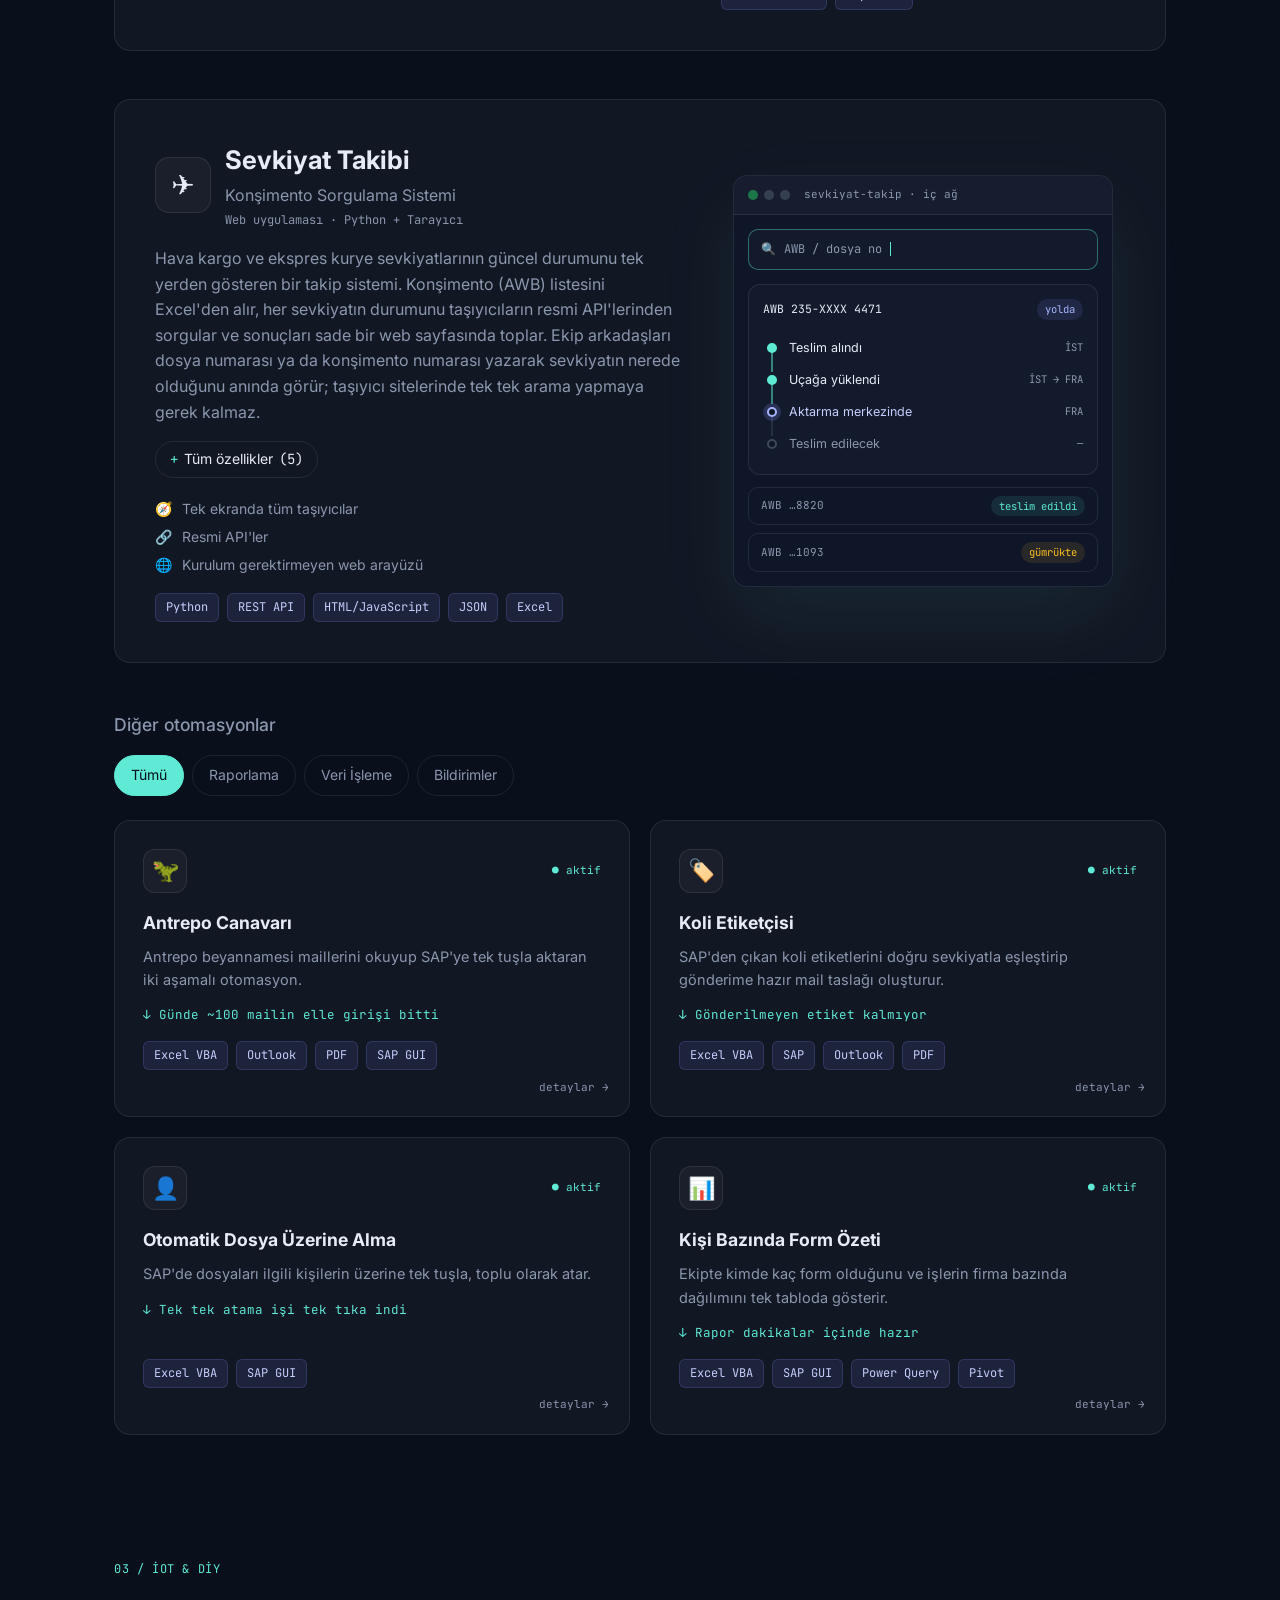
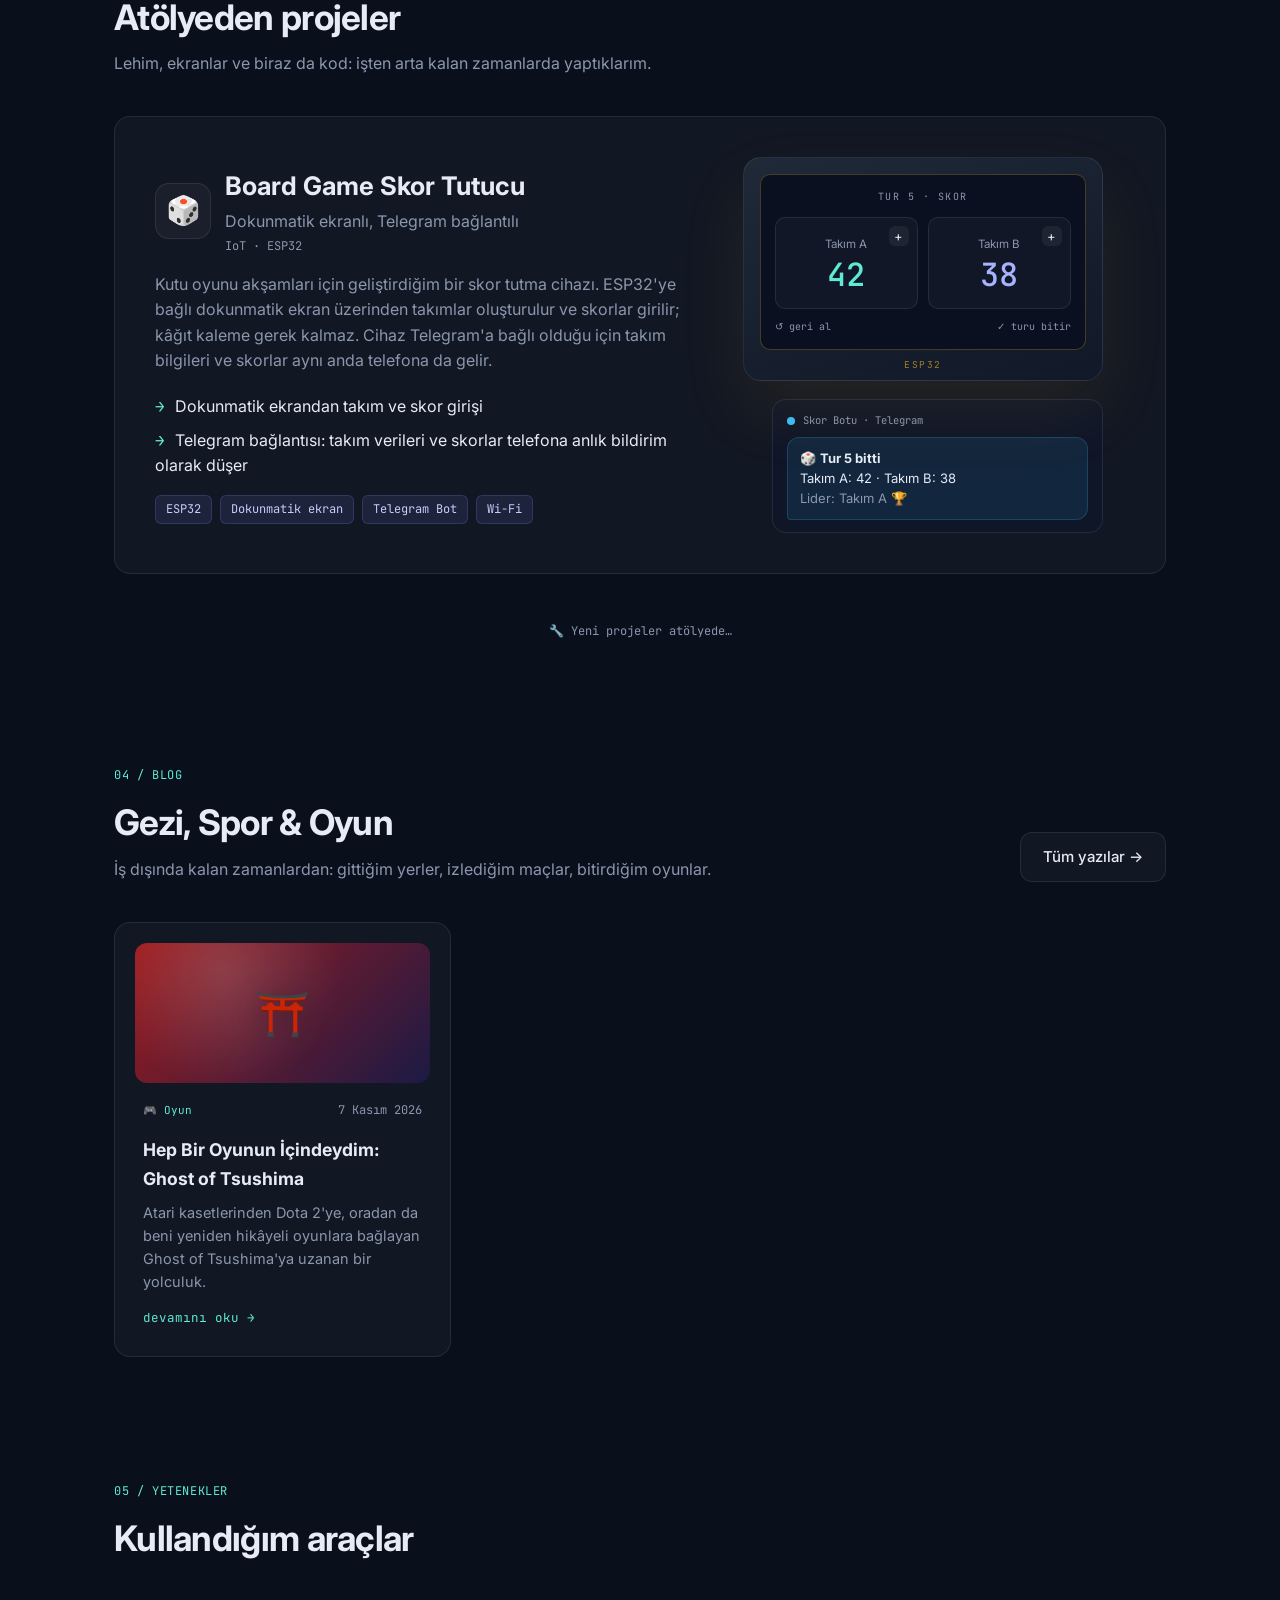
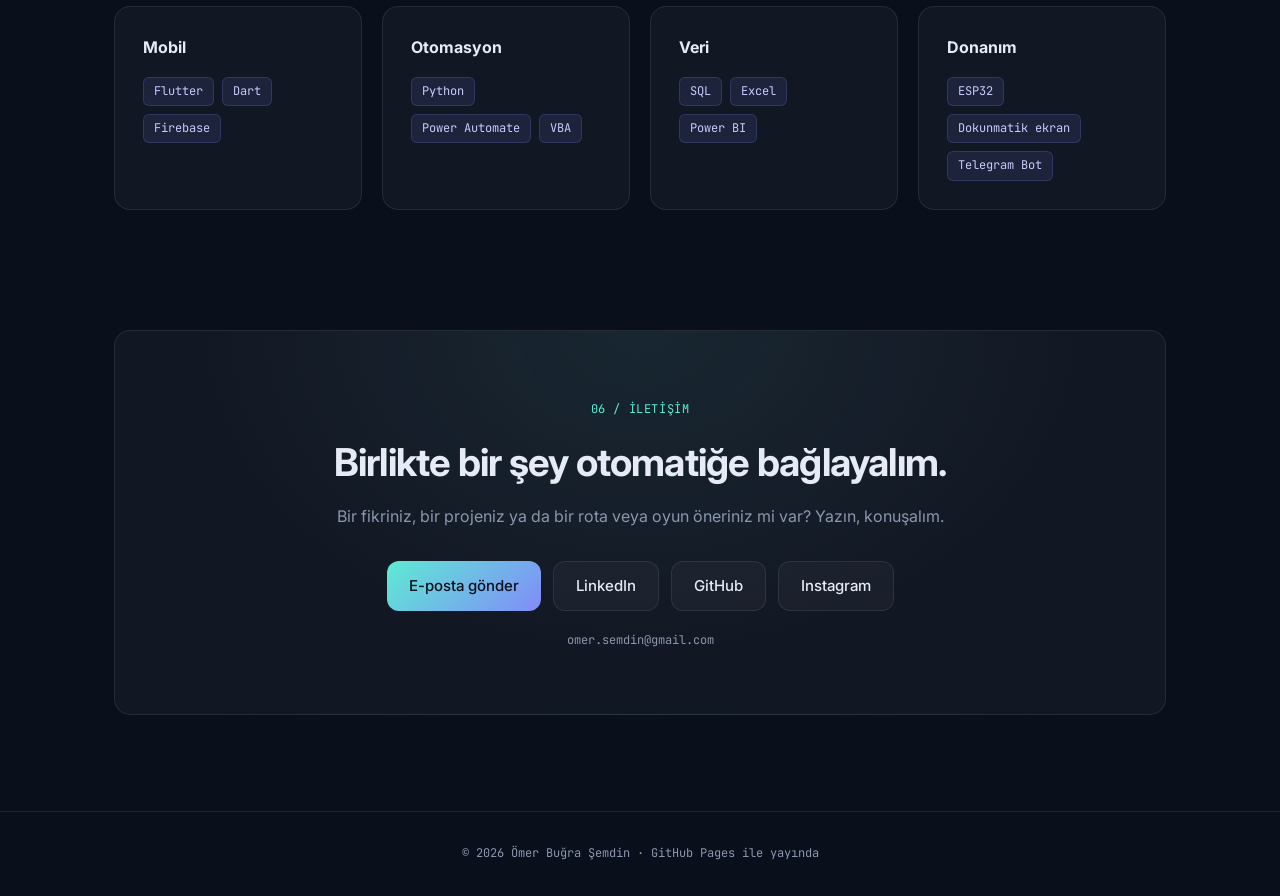
==== commit 40121999: "Blog: Ghost of Tsushima yazısı Co-Authored-By: Claude Opus 5.5 <noreply@anthropic.com> Claude-Sessio" ====
--- a/index.html
+++ b/index.html
@@ -10,7 +10,7 @@
   <link rel="preconnect" href="https://fonts.googleapis.com" />
   <link rel="preconnect" href="https://fonts.gstatic.com" crossorigin />
   <link href="https://fonts.googleapis.com/css2?family=Inter:wght@400;500;600;700&family=JetBrains+Mono:wght@400;500&display=swap" rel="stylesheet" />
-  <link rel="stylesheet" href="style.css?v=11" />
+  <link rel="stylesheet" href="style.css?v=13" />
 </head>
 <body>
   <div class="bg-grid" aria-hidden="true"></div>
@@ -574,7 +574,7 @@
     © <span id="year"></span> Ömer Buğra Şemdin · GitHub Pages ile yayında
   </footer>
 
-  <script src="posts.js?v=12"></script>
+  <script src="posts.js?v=13"></script>
   <script src="script.js?v=12"></script>
 </body>
 </html>
--- a/style.css
+++ b/style.css
@@ -479,3 +479,14 @@
 .empty-blog .icon { flex: none; }
 .empty-blog h3 { font-size: 1.05rem; margin-bottom: 2px; }
 .filters[hidden], .btn[hidden] { display: none; }
+
+/* Yazı içi puan kutusu */
+.score-box {
+  display: flex; gap: 22px; align-items: center; margin: 32px 0 8px; padding: 22px 24px;
+  border-radius: var(--radius); border: 1px solid var(--border-hover);
+  background: radial-gradient(ellipse at left, rgba(94,234,212,.08), transparent 60%), var(--card);
+}
+.score-box .score { font-size: 3rem; line-height: 1; color: var(--accent); flex: none; }
+.score-box .score span { font-size: 1.1rem; color: var(--muted); }
+.score-box p { margin-bottom: 6px !important; font-size: .98rem; }
+@media (max-width: 520px) { .score-box { flex-direction: column; align-items: flex-start; } }
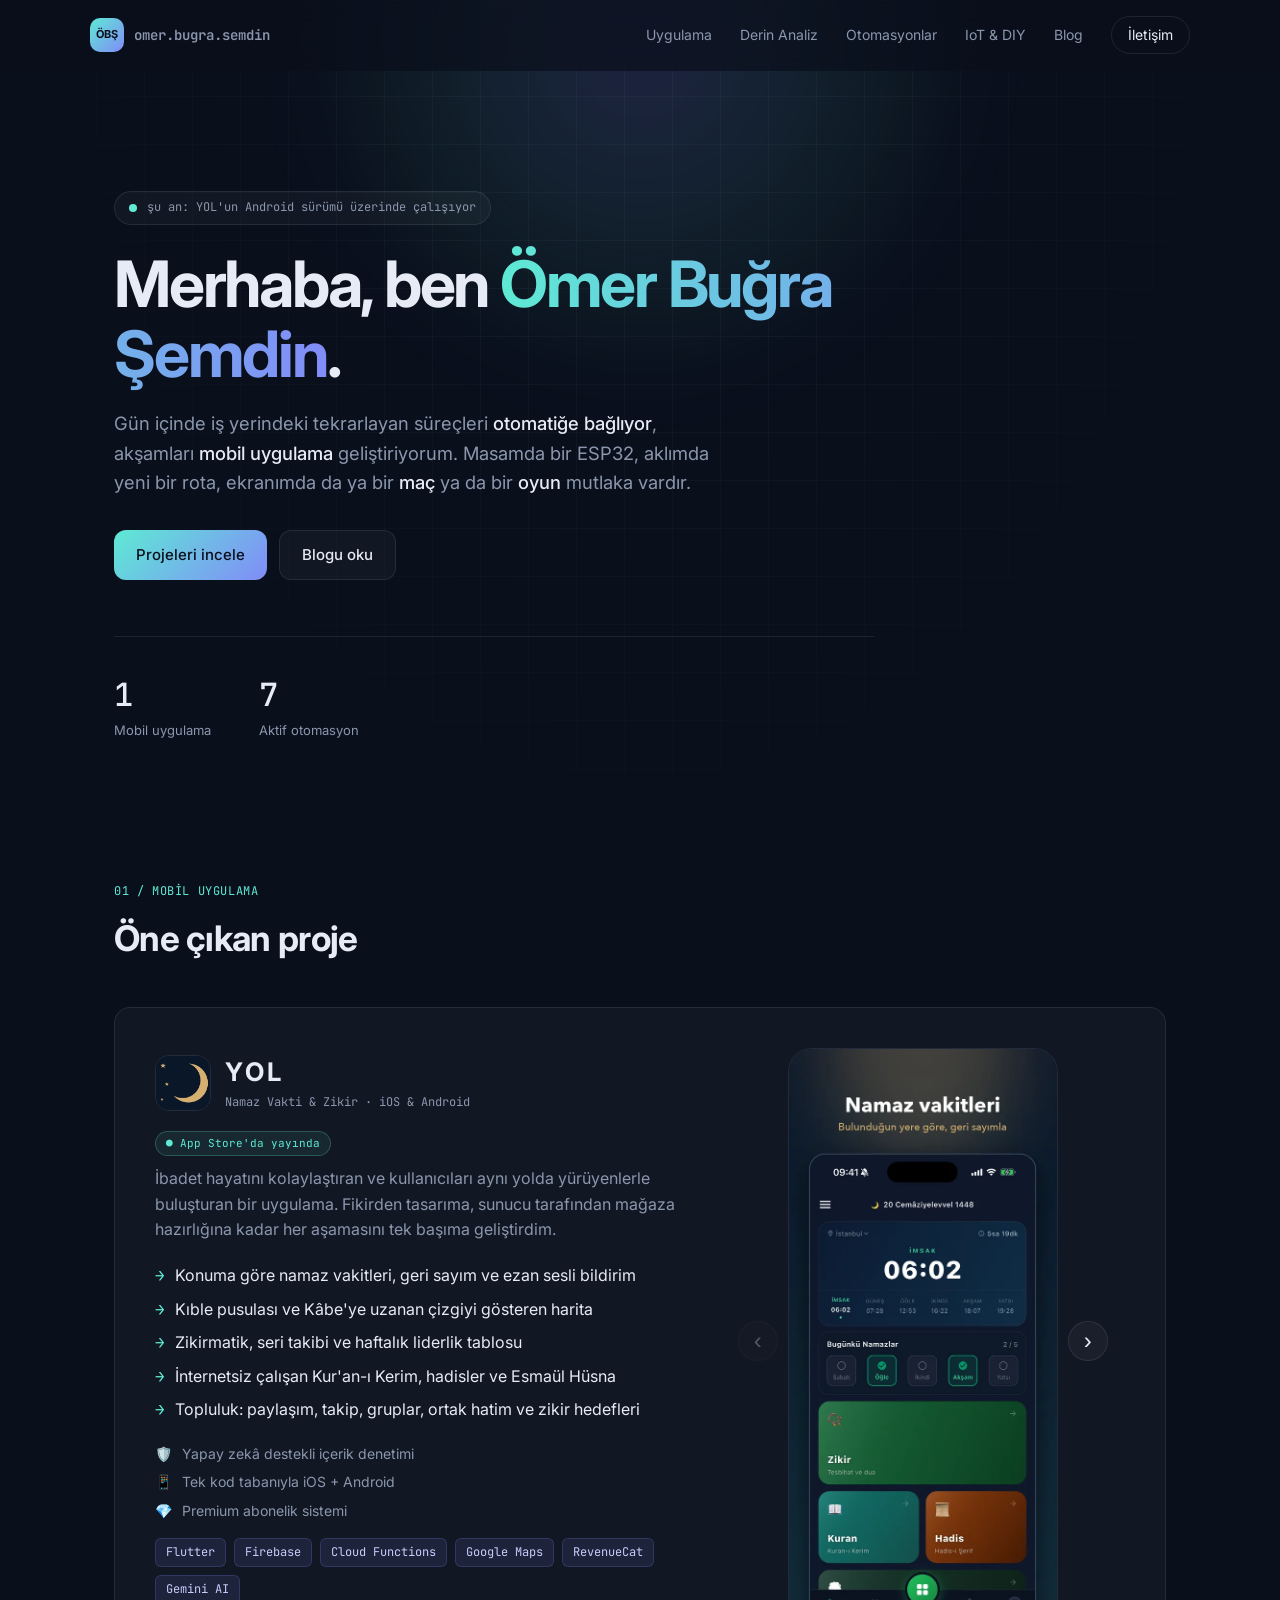
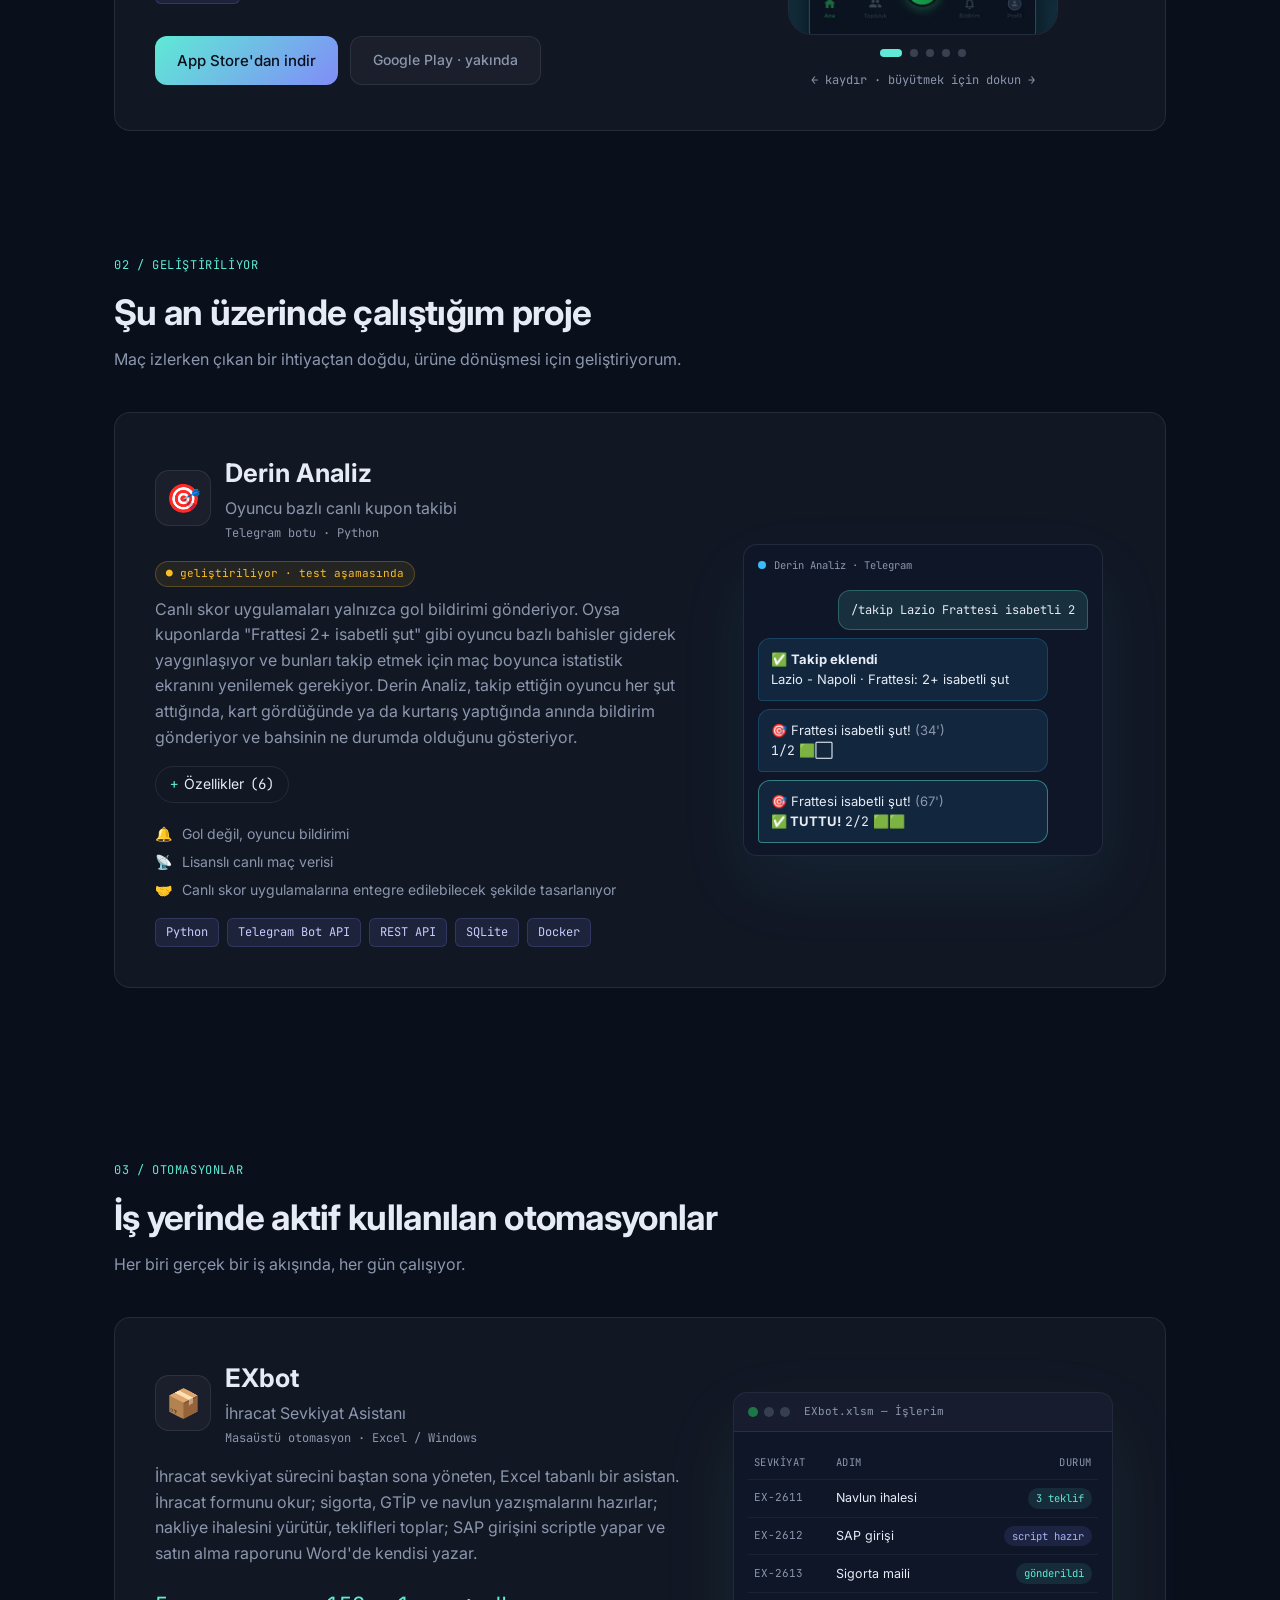
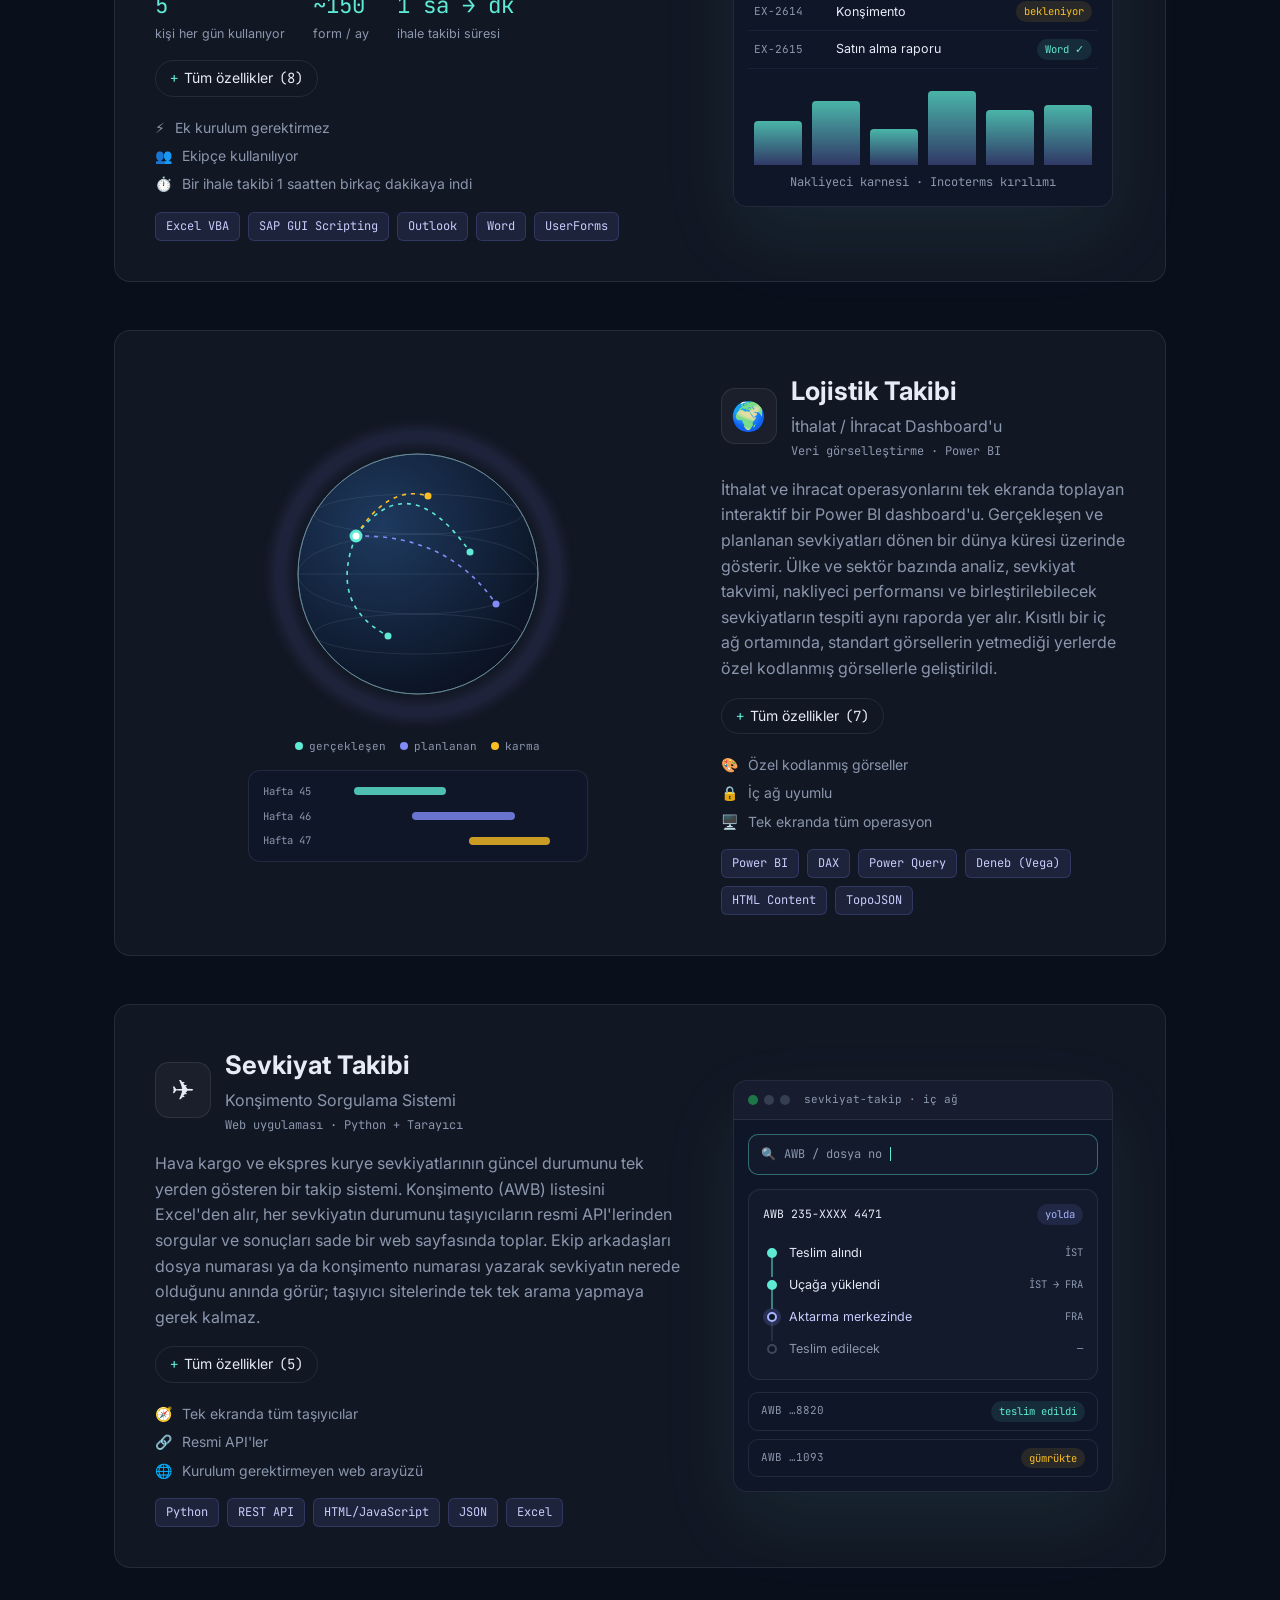
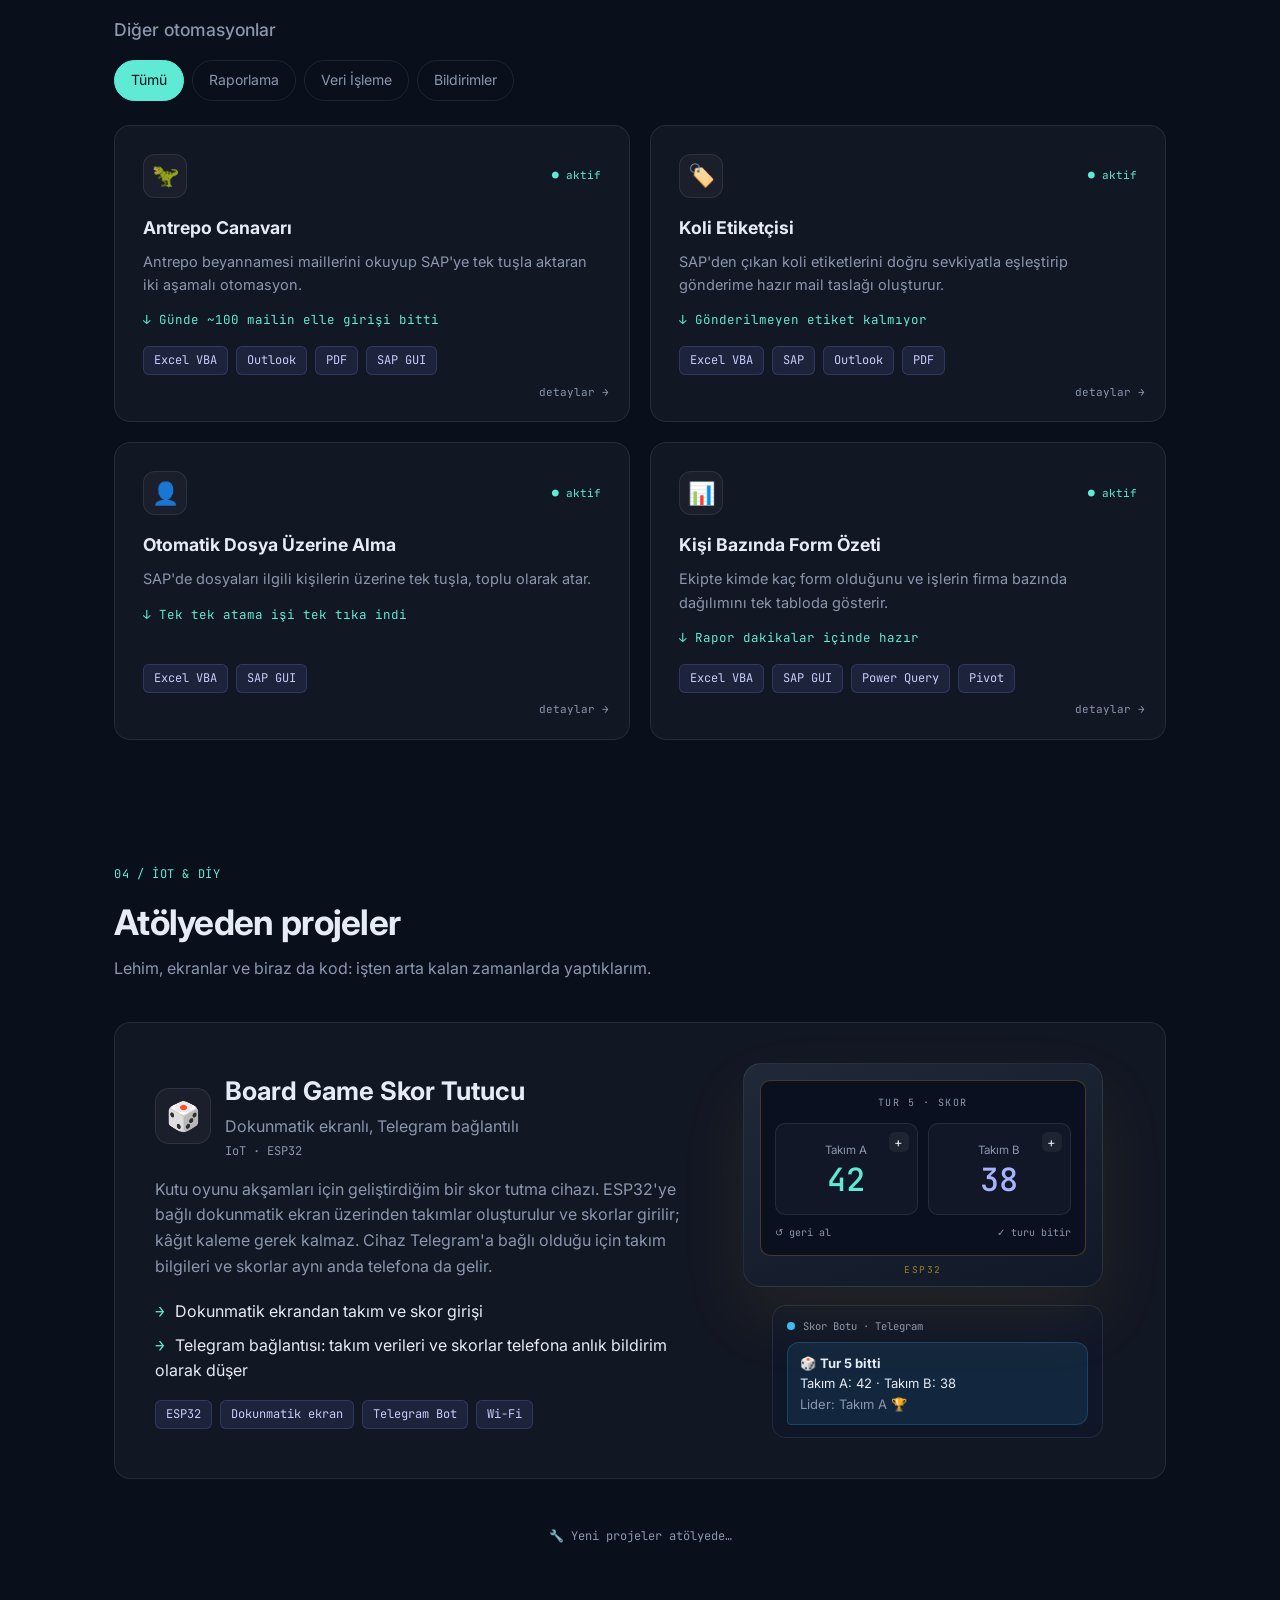
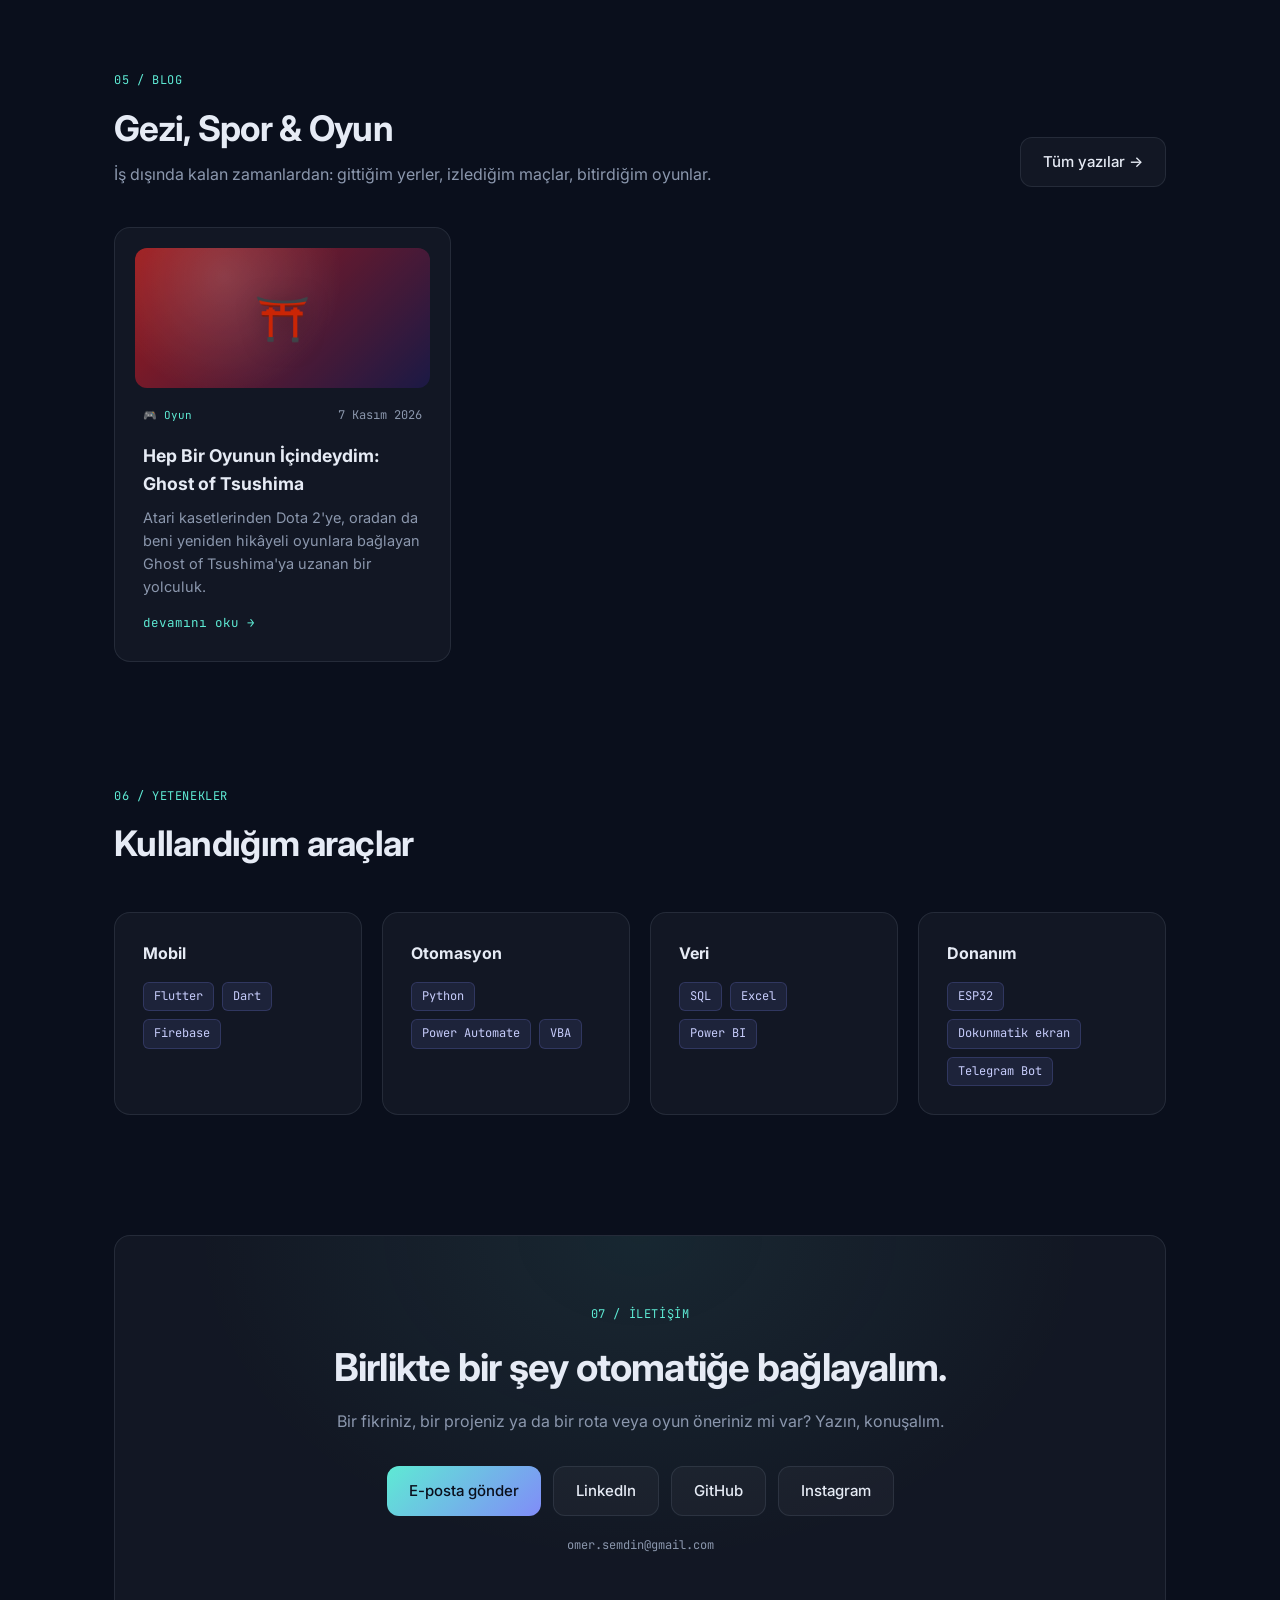
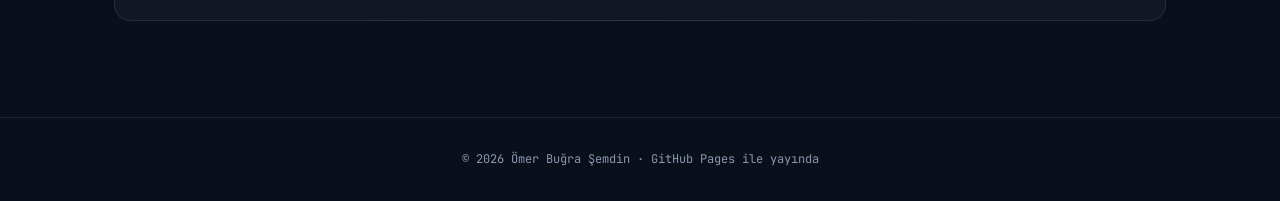
==== commit bd6987c6: "Derin Analiz projesi eklendi (geliştiriliyor bölümü) Co-Authored-By: Claude Opus 5.5 <noreply@anthro" ====
--- a/index.html
+++ b/index.html
@@ -10,7 +10,7 @@
   <link rel="preconnect" href="https://fonts.googleapis.com" />
   <link rel="preconnect" href="https://fonts.gstatic.com" crossorigin />
   <link href="https://fonts.googleapis.com/css2?family=Inter:wght@400;500;600;700&family=JetBrains+Mono:wght@400;500&display=swap" rel="stylesheet" />
-  <link rel="stylesheet" href="style.css?v=13" />
+  <link rel="stylesheet" href="style.css?v=16" />
 </head>
 <body>
   <div class="bg-grid" aria-hidden="true"></div>
@@ -20,6 +20,7 @@
     <a href="index.html" class="logo"><span class="logo-mark">ÖBŞ</span><span class="logo-text">omer.bugra.semdin</span></a>
     <nav>
       <a href="#app">Uygulama</a>
+      <a href="#derin-analiz">Derin Analiz</a>
       <a href="#automations">Otomasyonlar</a>
       <a href="#iot">IoT & DIY</a>
       <a href="blog.html">Blog</a>
@@ -110,10 +111,70 @@
       </article>
     </section>
 
+    <!-- GELİŞTİRİLİYOR -->
+    <section id="derin-analiz" class="section">
+      <div class="section-head">
+        <span class="mono tag">02 / geliştiriliyor</span>
+        <h2>Şu an üzerinde çalıştığım proje</h2>
+        <p class="muted">Maç izlerken çıkan bir ihtiyaçtan doğdu, ürüne dönüşmesi için geliştiriyorum.</p>
+      </div>
+
+      <article class="card feature exbot">
+        <div class="feature-text">
+          <div class="app-title">
+            <span class="app-icon emoji-icon">🎯</span>
+            <div>
+              <h3>Derin Analiz</h3>
+              <p class="exbot-sub">Oyuncu bazlı canlı kupon takibi</p>
+              <p class="mono small app-sub">Telegram botu · Python</p>
+            </div>
+          </div>
+          <p>
+            <span class="live-badge dev-badge mono">● geliştiriliyor · test aşamasında</span><br />
+            Canlı skor uygulamaları yalnızca gol bildirimi gönderiyor. Oysa kuponlarda "Frattesi 2+ isabetli şut"
+            gibi oyuncu bazlı bahisler giderek yaygınlaşıyor ve bunları takip etmek için maç boyunca istatistik
+            ekranını yenilemek gerekiyor. Derin Analiz, takip ettiğin oyuncu her şut attığında, kart gördüğünde ya
+            da kurtarış yaptığında anında bildirim gönderiyor ve bahsinin ne durumda olduğunu gösteriyor.
+          </p>
+
+          <details class="more">
+            <summary>Özellikler <span class="mono">(6)</span></summary>
+            <ul class="checks">
+              <li>Tek komutla takip: takım, oyuncu, istatistik ve hedef yazman yeterli</li>
+              <li>12 istatistik: şut, isabetli şut, gol, asist, kurtarış, faul, sarı kart, ofsayt ve daha fazlası</li>
+              <li>Her gelişmede ilerleme çubuklu bildirim, hedefe ulaşınca "tuttu" mesajı</li>
+              <li>Veri sağlayıcı istatistiği sonradan düzeltirse ayrıca haber veriyor</li>
+              <li>Oyuncu adında yazım hatalarını ve Türkçe karakterleri tolere eden eşleştirme</li>
+              <li>Aynı maçı takip eden herkes için tek veri isteği: binlerce kullanıcıya ölçeklenebilir</li>
+            </ul>
+          </details>
+
+          <div class="app-notes">
+            <div><span>🔔</span> Gol değil, oyuncu bildirimi</div>
+            <div><span>📡</span> Lisanslı canlı maç verisi</div>
+            <div><span>🤝</span> Canlı skor uygulamalarına entegre edilebilecek şekilde tasarlanıyor</div>
+          </div>
+          <div class="chips">
+            <span>Python</span><span>Telegram Bot API</span><span>REST API</span><span>SQLite</span><span>Docker</span>
+          </div>
+        </div>
+
+        <div class="chat-wrap" aria-hidden="true">
+          <div class="tg chat">
+            <div class="tg-head mono"><span class="tg-dot"></span>Derin Analiz · Telegram</div>
+            <div class="tg-msg me mono">/takip Lazio Frattesi isabetli 2</div>
+            <div class="tg-msg">✅ <b>Takip eklendi</b><br />Lazio - Napoli · Frattesi: 2+ isabetli şut</div>
+            <div class="tg-msg">🎯 Frattesi isabetli şut! <span class="muted">(34')</span><br /><span class="mono">1/2</span> 🟩⬜</div>
+            <div class="tg-msg hit">🎯 Frattesi isabetli şut! <span class="muted">(67')</span><br /><b>✅ TUTTU!</b> <span class="mono">2/2</span> 🟩🟩</div>
+          </div>
+        </div>
+      </article>
+    </section>
+
     <!-- OTOMASYONLAR -->
     <section id="automations" class="section">
       <div class="section-head">
-        <span class="mono tag">02 / otomasyonlar</span>
+        <span class="mono tag">03 / otomasyonlar</span>
         <h2>İş yerinde aktif kullanılan otomasyonlar</h2>
         <p class="muted">Her biri gerçek bir iş akışında, her gün çalışıyor.</p>
       </div>
@@ -449,7 +510,7 @@
     <!-- IOT & DIY -->
     <section id="iot" class="section">
       <div class="section-head">
-        <span class="mono tag">03 / iot & diy</span>
+        <span class="mono tag">04 / iot & diy</span>
         <h2>Atölyeden projeler</h2>
         <p class="muted">Lehim, ekranlar ve biraz da kod: işten arta kalan zamanlarda yaptıklarım.</p>
       </div>
@@ -503,7 +564,7 @@
     <section id="blog" class="section">
       <div class="section-head row">
         <div>
-          <span class="mono tag">04 / blog</span>
+          <span class="mono tag">05 / blog</span>
           <h2>Gezi, Spor & Oyun</h2>
           <p class="muted">İş dışında kalan zamanlardan: gittiğim yerler, izlediğim maçlar, bitirdiğim oyunlar.</p>
         </div>
@@ -515,7 +576,7 @@
     <!-- YETENEKLER -->
     <section id="skills" class="section">
       <div class="section-head">
-        <span class="mono tag">05 / yetenekler</span>
+        <span class="mono tag">06 / yetenekler</span>
         <h2>Kullandığım araçlar</h2>
       </div>
       <div class="skills">
@@ -541,7 +602,7 @@
     <!-- İLETİŞİM -->
     <section id="contact" class="section contact">
       <div class="card contact-card">
-        <span class="mono tag">06 / iletişim</span>
+        <span class="mono tag">07 / iletişim</span>
         <h2>Birlikte bir şey otomatiğe bağlayalım.</h2>
         <p class="muted">Bir fikriniz, bir projeniz ya da bir rota veya oyun öneriniz mi var? Yazın, konuşalım.</p>
         <div class="hero-actions center">
@@ -574,7 +635,7 @@
     © <span id="year"></span> Ömer Buğra Şemdin · GitHub Pages ile yayında
   </footer>
 
-  <script src="posts.js?v=13"></script>
-  <script src="script.js?v=12"></script>
+  <script src="posts.js?v=15"></script>
+  <script src="script.js?v=15"></script>
 </body>
 </html>
--- a/style.css
+++ b/style.css
@@ -394,6 +394,20 @@
 .tg-head { display: flex; align-items: center; gap: 8px; font-size: 10.5px; color: var(--muted); margin-bottom: 8px; }
 .tg-dot { width: 8px; height: 8px; border-radius: 50%; background: #38bdf8; }
 .tg-msg { font-size: 13px; line-height: 1.55; padding: 10px 12px; border-radius: 12px 12px 12px 4px; background: rgba(56,189,248,.1); border: 1px solid rgba(56,189,248,.2); }
+/* --- Derin Analiz: Telegram sohbet görünümü --- */
+.dev-badge { color: #fbbf24; background: rgba(251,191,36,.08); border-color: rgba(251,191,36,.25); }
+.chat-wrap { justify-self: center; width: 100%; max-width: 360px; }
+.tg.chat { width: 100%; display: flex; flex-direction: column; gap: 8px; box-shadow: 0 30px 70px rgba(56,189,248,.08); }
+.tg.chat .tg-msg { max-width: 88%; }
+.tg-msg.me { align-self: flex-end; font-size: 12px; border-radius: 12px 12px 4px 12px; background: rgba(94,234,212,.12); border-color: rgba(94,234,212,.28); }
+.tg-msg.hit { border-color: rgba(94,234,212,.45); }
+.chat .tg-msg { opacity: 0; transform: translateY(6px); animation: chat-in .5s ease forwards; }
+.chat .tg-msg:nth-child(2) { animation-delay: .2s; }
+.chat .tg-msg:nth-child(3) { animation-delay: .9s; }
+.chat .tg-msg:nth-child(4) { animation-delay: 1.6s; }
+.chat .tg-msg:nth-child(5) { animation-delay: 2.3s; }
+@keyframes chat-in { to { opacity: 1; transform: none; } }
+@media (prefers-reduced-motion: reduce) { .chat .tg-msg { animation: none; opacity: 1; transform: none; } }
 .workshop-note { margin-top: 16px; text-align: center; }
 
 /* --- Blog --- */
@@ -490,3 +504,14 @@
 .score-box .score span { font-size: 1.1rem; color: var(--muted); }
 .score-box p { margin-bottom: 6px !important; font-size: .98rem; }
 @media (max-width: 520px) { .score-box { flex-direction: column; align-items: flex-start; } }
+
+/* --- Yazı içi Reels animasyonu --- */
+.post-cover[hidden] { display: none; }
+.reel-embed { display: flex; flex-direction: column; align-items: center; gap: 12px; margin: 0 0 36px; }
+.reel-embed iframe {
+  width: min(340px, 100%); aspect-ratio: 9 / 16; border: 0; border-radius: 22px;
+  background: #07090f; box-shadow: 0 30px 80px rgba(185,28,28,.18), 0 0 0 1px var(--border);
+}
+.reel-links { display: flex; gap: 18px; font-size: 12px; margin: 0 !important; }
+.reel-links a { color: var(--accent); }
+.reel-links a:hover { text-decoration: underline; }
